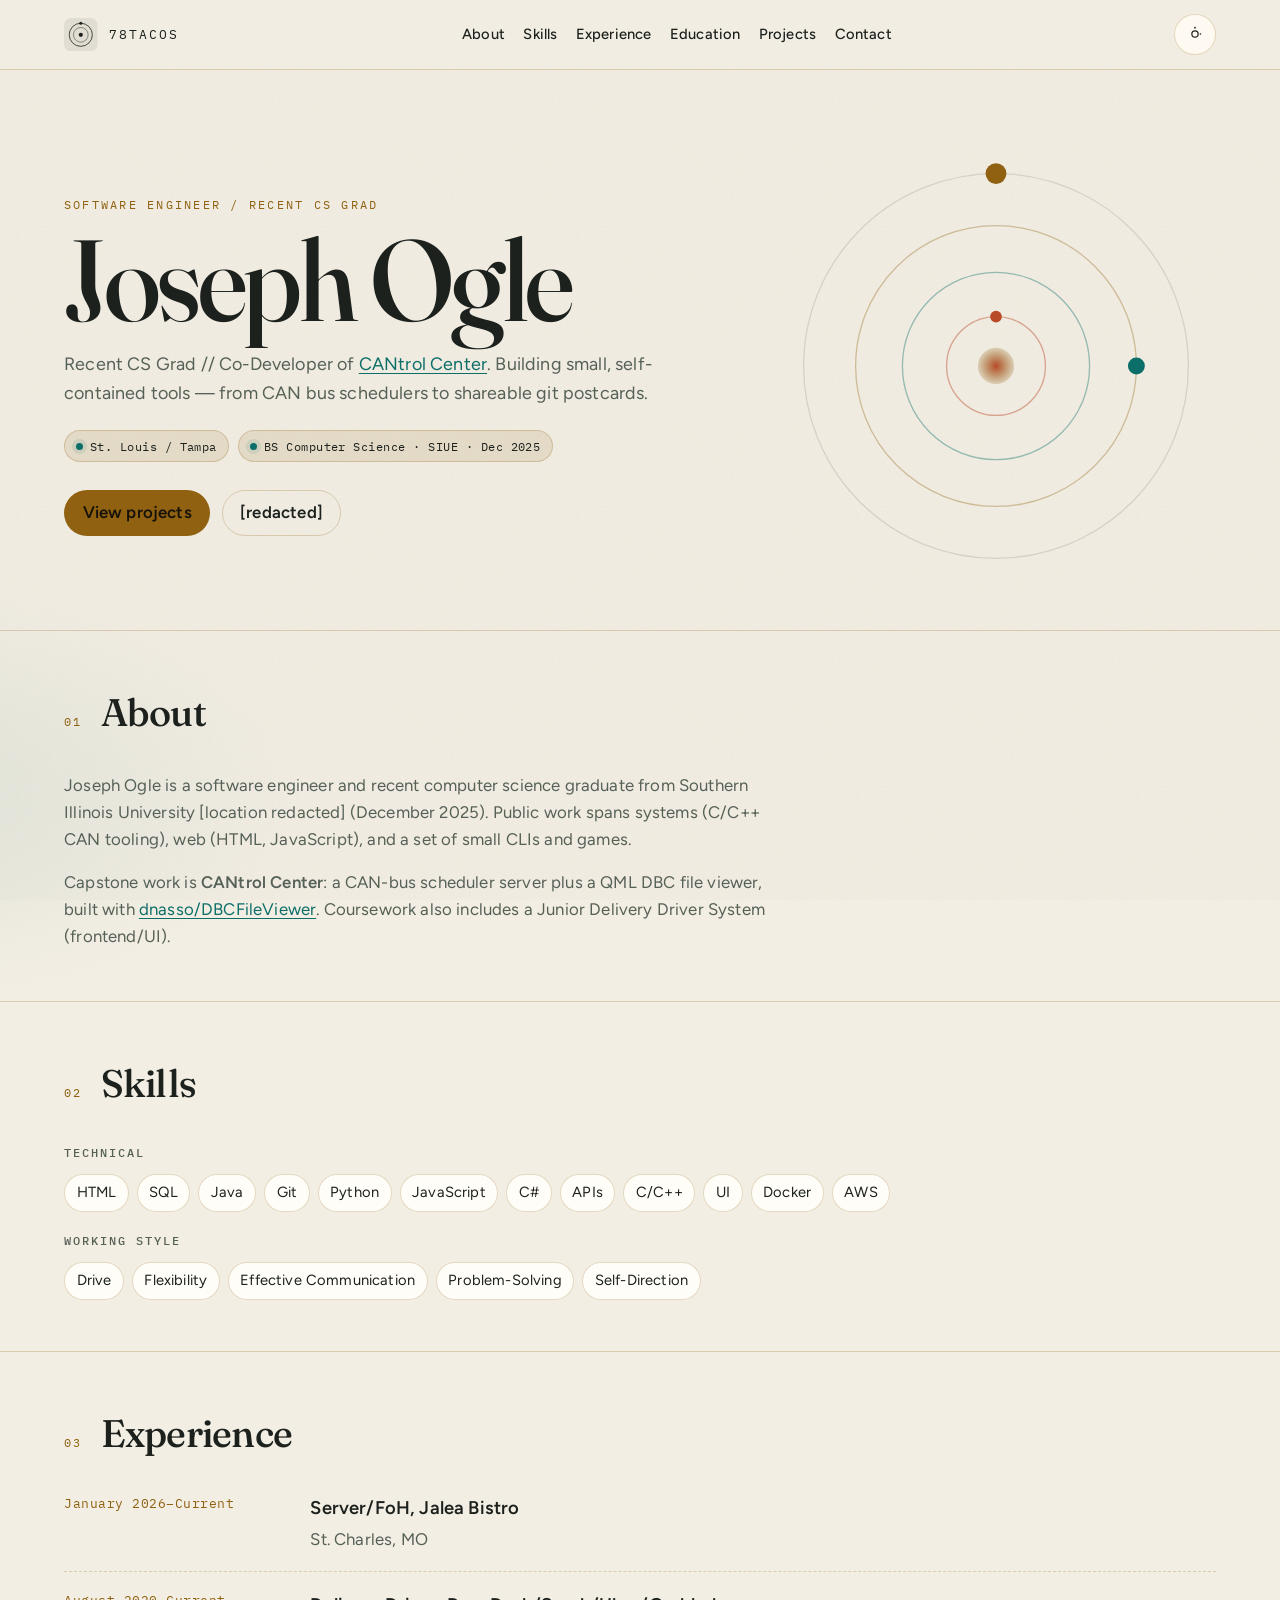
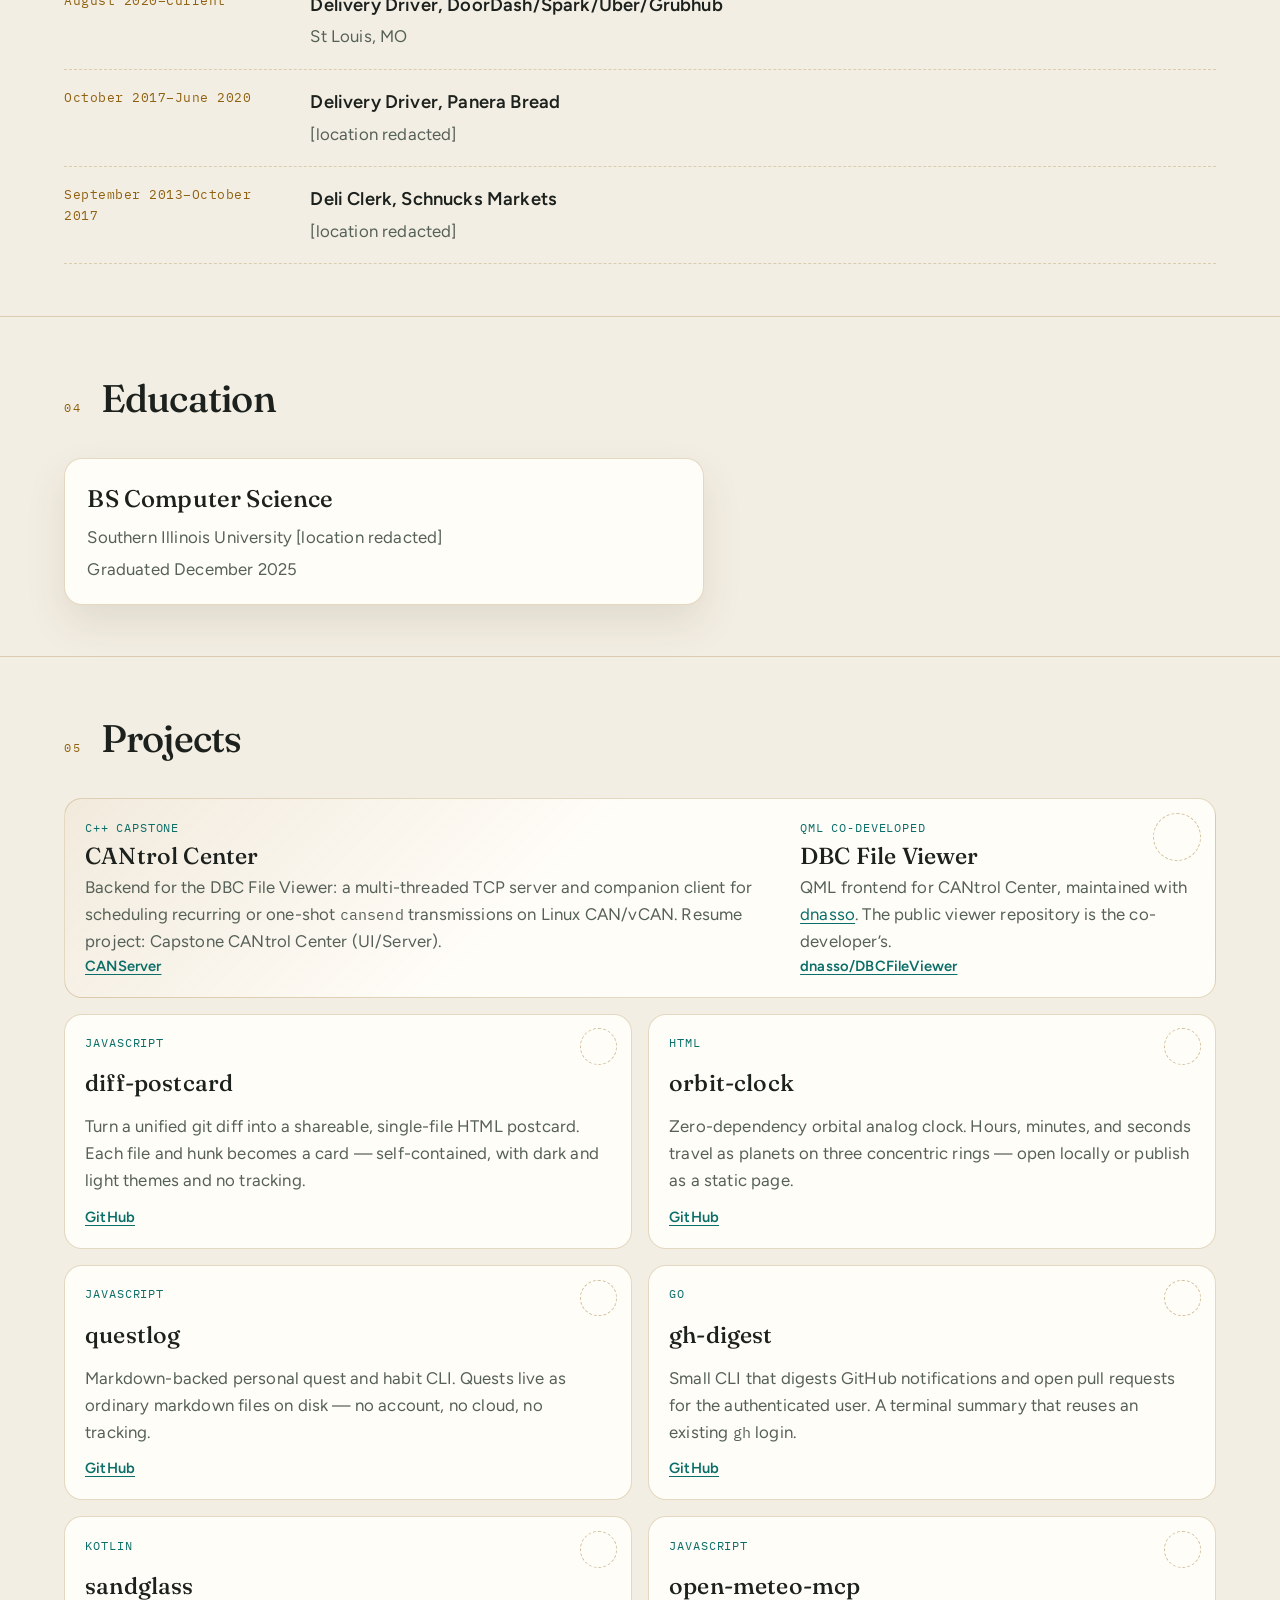
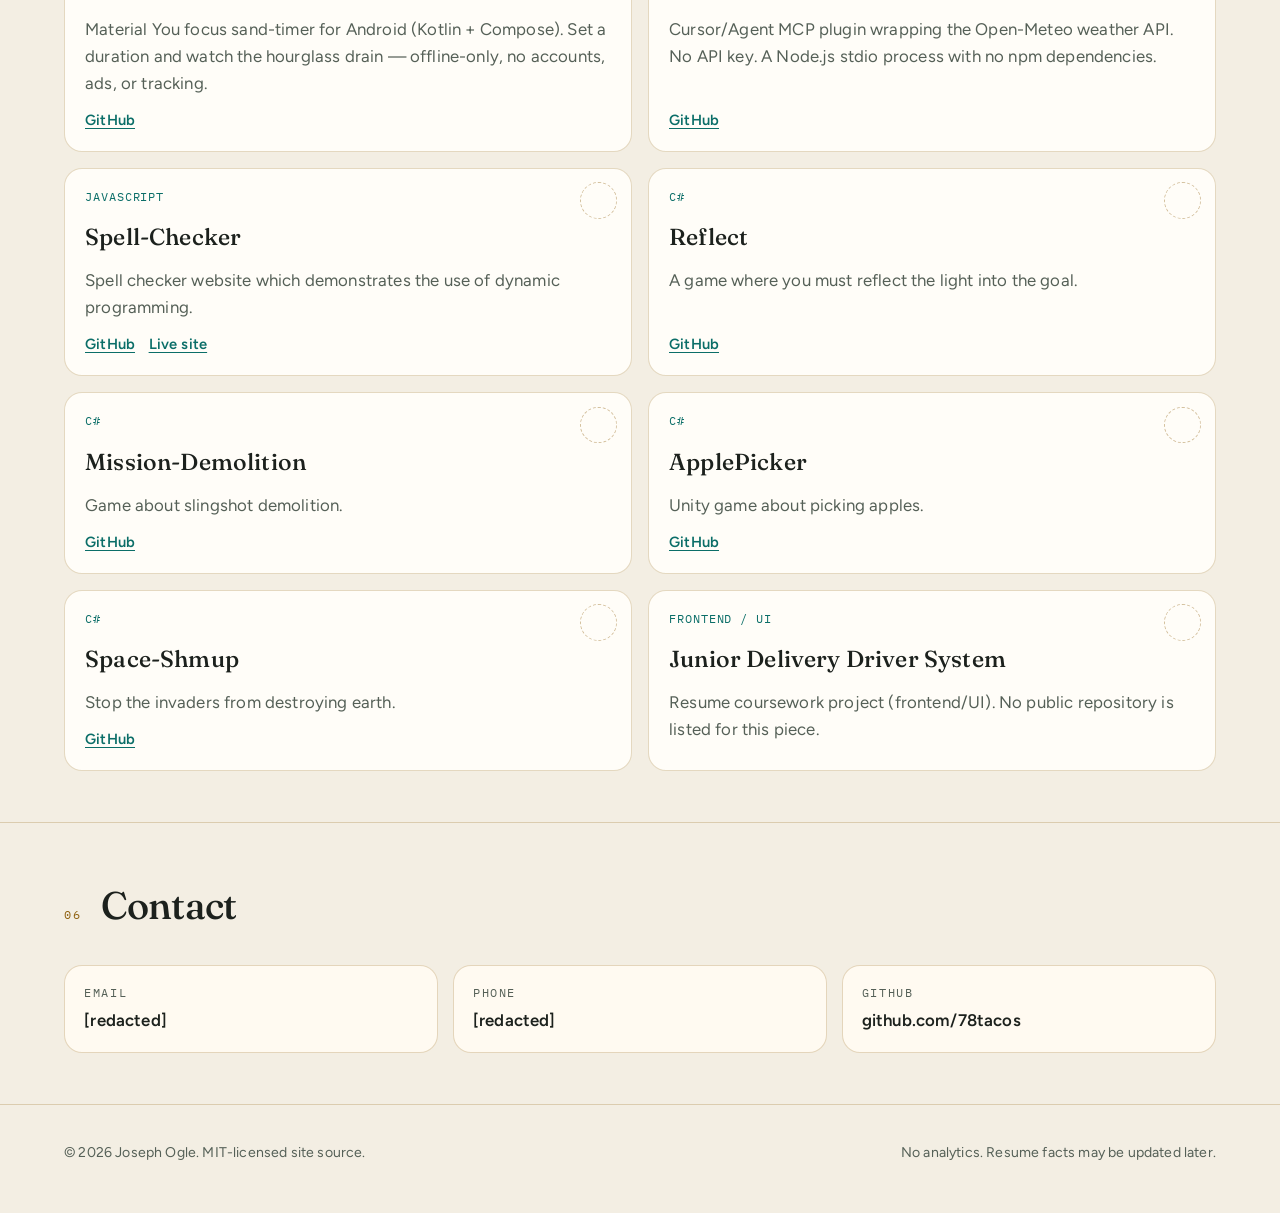
==== index.html @ 5c5f58a7 "Add v1 static GitHub Pages bio and resume site Vanilla index.html with hero, skills, experience, edu" ====
<!DOCTYPE html>
<html lang="en">
  <head>
    <meta charset="utf-8" />
    <meta name="viewport" content="width=device-width, initial-scale=1" />
    <title>Joseph Ogle — Software Engineer / Recent CS Grad</title>
    <meta
      name="description"
      content="Joseph Ogle is a software engineer and recent CS graduate. Co-developer of CANtrol Center. St. Louis / Tampa."
    />
    <meta name="theme-color" content="#0b1014" />
    <link rel="icon" href="assets/img/favicon.svg" type="image/svg+xml" />
    <link rel="stylesheet" href="css/fonts.css" />
    <link rel="stylesheet" href="css/styles.css" />
    <script>
      (function () {
        try {
          var stored = localStorage.getItem("theme");
          var theme =
            stored === "light" || stored === "dark"
              ? stored
              : window.matchMedia("(prefers-color-scheme: light)").matches
                ? "light"
                : "dark";
          document.documentElement.dataset.theme = theme;
        } catch (error) {
          document.documentElement.dataset.theme = "dark";
        }
      })();
    </script>
  </head>
  <body>
    <a class="skip-link" href="#main">Skip to content</a>
    <header class="site-header">
      <div class="wrap header-inner">
        <a class="wordmark" href="#top">
          <svg class="wordmark-mark" viewBox="0 0 64 64" aria-hidden="true" focusable="false">
            <rect width="64" height="64" rx="14" fill="currentColor" opacity="0.08" />
            <circle cx="32" cy="32" r="22" fill="none" stroke="currentColor" stroke-width="1.5" />
            <circle cx="32" cy="32" r="14" fill="none" stroke="currentColor" stroke-width="1.25" opacity="0.7" />
            <circle cx="32" cy="32" r="4" fill="currentColor" />
            <circle cx="32" cy="10" r="3" fill="currentColor" />
          </svg>
          78tacos
        </a>
        <nav id="site-nav" class="site-nav" data-nav aria-label="Primary">
          <a href="#about">About</a>
          <a href="#skills">Skills</a>
          <a href="#experience">Experience</a>
          <a href="#education">Education</a>
          <a href="#projects">Projects</a>
          <a href="#contact">Contact</a>
        </nav>
        <div class="header-actions">
          <button class="icon-btn" type="button" data-theme-toggle aria-pressed="true" aria-label="Switch to light theme">
            <svg width="18" height="18" viewBox="0 0 24 24" aria-hidden="true" focusable="false">
              <circle cx="12" cy="12" r="4.2" fill="none" stroke="currentColor" stroke-width="1.6" />
              <circle cx="12" cy="3.6" r="1.2" fill="currentColor" />
              <circle cx="19.2" cy="12" r="1.05" fill="currentColor" />
            </svg>
          </button>
          <button
            class="menu-toggle"
            type="button"
            data-menu-toggle
            aria-expanded="false"
            aria-controls="site-nav"
            aria-label="Open menu"
          >
            <svg width="18" height="18" viewBox="0 0 24 24" aria-hidden="true" focusable="false">
              <path fill="none" stroke="currentColor" stroke-width="1.8" stroke-linecap="round" d="M4 7h16M4 12h16M4 17h16" />
            </svg>
          </button>
        </div>
      </div>
    </header>

    <main id="main">
      <section class="wrap hero" id="top" aria-labelledby="name">
        <div>
          <p class="kicker">Software Engineer / Recent CS Grad</p>
          <h1 id="name">Joseph Ogle</h1>
          <p class="lede">
            Recent CS Grad // Co-Developer of
            <a href="https://github.com/78tacos/CANServer" rel="noopener noreferrer">CANtrol Center</a>.
            Building small, self-contained tools — from CAN bus schedulers to shareable git postcards.
          </p>
          <div class="hero-meta">
            <span class="chip">St. Louis / Tampa</span>
            <span class="chip">BS Computer Science · SIUE · Dec 2025</span>
          </div>
          <div class="hero-actions">
            <a class="btn btn-primary" href="#projects">View projects</a>
            <a class="btn btn-ghost" href="mailto:[redacted]">[redacted]</a>
          </div>
        </div>
        <div class="orbit" aria-hidden="true">
          <svg viewBox="0 0 320 320">
            <defs>
              <radialGradient id="sun" cx="50%" cy="50%" r="50%">
                <stop offset="0%" stop-color="var(--ember)" />
                <stop offset="100%" stop-color="var(--gold)" stop-opacity="0.2" />
              </radialGradient>
            </defs>
            <circle cx="160" cy="160" r="148" fill="none" stroke="currentColor" stroke-opacity="0.12" />
            <circle cx="160" cy="160" r="108" fill="none" stroke="var(--gold)" stroke-opacity="0.35" />
            <circle cx="160" cy="160" r="72" fill="none" stroke="var(--teal)" stroke-opacity="0.4" />
            <circle cx="160" cy="160" r="38" fill="none" stroke="var(--ember)" stroke-opacity="0.45" />
            <circle cx="160" cy="160" r="14" fill="url(#sun)" />
            <g class="orbit-spin">
              <circle cx="160" cy="12" r="8" fill="var(--gold)" />
            </g>
            <g class="orbit-spin-mid">
              <circle cx="268" cy="160" r="6.5" fill="var(--teal)" />
            </g>
            <g class="orbit-spin-inner">
              <circle cx="160" cy="122" r="4.5" fill="var(--ember)" />
            </g>
          </svg>
        </div>
      </section>

      <section class="section" id="about" aria-labelledby="about-title">
        <div class="wrap">
          <div class="section-head">
            <span class="idx">01</span>
            <h2 id="about-title">About</h2>
          </div>
          <div class="prose">
            <p>
              Joseph Ogle is a software engineer and recent computer science graduate from
              Southern Illinois University [location redacted] (December 2025). Public work spans
              systems (C/C++ CAN tooling), web (HTML, JavaScript), and a set of small CLIs
              and games.
            </p>
            <p>
              Capstone work is <strong>CANtrol Center</strong>: a CAN-bus scheduler server
              plus a QML DBC file viewer, built with
              <a href="https://github.com/dnasso/DBCFileViewer" rel="noopener noreferrer">dnasso/DBCFileViewer</a>.
              Coursework also includes a Junior Delivery Driver System (frontend/UI).
            </p>
          </div>
        </div>
      </section>

      <section class="section" id="skills" aria-labelledby="skills-title">
        <div class="wrap">
          <div class="section-head">
            <span class="idx">02</span>
            <h2 id="skills-title">Skills</h2>
          </div>
          <div class="skill-groups">
            <div class="skill-group">
              <h3>Technical</h3>
              <div class="pills">
                <span>HTML</span>
                <span>SQL</span>
                <span>Java</span>
                <span>Git</span>
                <span>Python</span>
                <span>JavaScript</span>
                <span>C#</span>
                <span>APIs</span>
                <span>C/C++</span>
                <span>UI</span>
                <span>Docker</span>
                <span>AWS</span>
              </div>
            </div>
            <div class="skill-group">
              <h3>Working style</h3>
              <div class="pills">
                <span>Drive</span>
                <span>Flexibility</span>
                <span>Effective Communication</span>
                <span>Problem-Solving</span>
                <span>Self-Direction</span>
              </div>
            </div>
          </div>
        </div>
      </section>

      <section class="section" id="experience" aria-labelledby="experience-title">
        <div class="wrap">
          <div class="section-head">
            <span class="idx">03</span>
            <h2 id="experience-title">Experience</h2>
          </div>
          <ol class="timeline">
            <li class="job">
              <p class="when">January 2026–Current</p>
              <div>
                <h3>Server/FoH, Jalea Bistro</h3>
                <p>St. Charles, MO</p>
              </div>
            </li>
            <li class="job">
              <p class="when">August 2020–Current</p>
              <div>
                <h3>Delivery Driver, DoorDash/Spark/Uber/Grubhub</h3>
                <p>St Louis, MO</p>
              </div>
            </li>
            <li class="job">
              <p class="when">October 2017–June 2020</p>
              <div>
                <h3>Delivery Driver, Panera Bread</h3>
                <p>[location redacted]</p>
              </div>
            </li>
            <li class="job">
              <p class="when">September 2013–October 2017</p>
              <div>
                <h3>Deli Clerk, Schnucks Markets</h3>
                <p>[location redacted]</p>
              </div>
            </li>
          </ol>
        </div>
      </section>

      <section class="section" id="education" aria-labelledby="education-title">
        <div class="wrap">
          <div class="section-head">
            <span class="idx">04</span>
            <h2 id="education-title">Education</h2>
          </div>
          <article class="edu-card">
            <h3>BS Computer Science</h3>
            <p>Southern Illinois University [location redacted]</p>
            <p>Graduated December 2025</p>
          </article>
        </div>
      </section>

      <section class="section" id="projects" aria-labelledby="projects-title">
        <div class="wrap">
          <div class="section-head">
            <span class="idx">05</span>
            <h2 id="projects-title">Projects</h2>
          </div>
          <div class="project-grid">
            <article class="card featured">
              <div>
                <div class="card-top">
                  <span class="lang">C++</span>
                  <span class="lang">Capstone</span>
                </div>
                <h3>CANtrol Center</h3>
                <p>
                  Backend for the DBC File Viewer: a multi-threaded TCP server and companion
                  client for scheduling recurring or one-shot <code>cansend</code> transmissions
                  on Linux CAN/vCAN. Resume project: Capstone CANtrol Center (UI/Server).
                </p>
                <div class="card-links">
                  <a href="https://github.com/78tacos/CANServer" rel="noopener noreferrer">CANServer</a>
                </div>
              </div>
              <div>
                <div class="card-top">
                  <span class="lang">QML</span>
                  <span class="lang">Co-developed</span>
                </div>
                <h3>DBC File Viewer</h3>
                <p>
                  QML frontend for CANtrol Center, maintained with
                  <a href="https://github.com/dnasso" rel="noopener noreferrer">dnasso</a>.
                  The public viewer repository is the co-developer’s.
                </p>
                <div class="card-links">
                  <a href="https://github.com/dnasso/DBCFileViewer" rel="noopener noreferrer">dnasso/DBCFileViewer</a>
                </div>
              </div>
            </article>

            <article class="card">
              <div class="card-top"><span class="lang">JavaScript</span></div>
              <h3>diff-postcard</h3>
              <p>Turn a unified git diff into a shareable, single-file HTML postcard. Each file and hunk becomes a card — self-contained, with dark and light themes and no tracking.</p>
              <div class="card-links">
                <a href="https://github.com/78tacos/diff-postcard" rel="noopener noreferrer">GitHub</a>
              </div>
            </article>

            <article class="card">
              <div class="card-top"><span class="lang">HTML</span></div>
              <h3>orbit-clock</h3>
              <p>Zero-dependency orbital analog clock. Hours, minutes, and seconds travel as planets on three concentric rings — open locally or publish as a static page.</p>
              <div class="card-links">
                <a href="https://github.com/78tacos/orbit-clock" rel="noopener noreferrer">GitHub</a>
              </div>
            </article>

            <article class="card">
              <div class="card-top"><span class="lang">JavaScript</span></div>
              <h3>questlog</h3>
              <p>Markdown-backed personal quest and habit CLI. Quests live as ordinary markdown files on disk — no account, no cloud, no tracking.</p>
              <div class="card-links">
                <a href="https://github.com/78tacos/questlog" rel="noopener noreferrer">GitHub</a>
              </div>
            </article>

            <article class="card">
              <div class="card-top"><span class="lang">Go</span></div>
              <h3>gh-digest</h3>
              <p>Small CLI that digests GitHub notifications and open pull requests for the authenticated user. A terminal summary that reuses an existing <code>gh</code> login.</p>
              <div class="card-links">
                <a href="https://github.com/78tacos/gh-digest" rel="noopener noreferrer">GitHub</a>
              </div>
            </article>

            <article class="card">
              <div class="card-top"><span class="lang">Kotlin</span></div>
              <h3>sandglass</h3>
              <p>Material You focus sand-timer for Android (Kotlin + Compose). Set a duration and watch the hourglass drain — offline-only, no accounts, ads, or tracking.</p>
              <div class="card-links">
                <a href="https://github.com/78tacos/sandglass" rel="noopener noreferrer">GitHub</a>
              </div>
            </article>

            <article class="card">
              <div class="card-top"><span class="lang">JavaScript</span></div>
              <h3>open-meteo-mcp</h3>
              <p>Cursor/Agent MCP plugin wrapping the Open-Meteo weather API. No API key. A Node.js stdio process with no npm dependencies.</p>
              <div class="card-links">
                <a href="https://github.com/78tacos/open-meteo-mcp" rel="noopener noreferrer">GitHub</a>
              </div>
            </article>

            <article class="card">
              <div class="card-top"><span class="lang">JavaScript</span></div>
              <h3>Spell-Checker</h3>
              <p>Spell checker website which demonstrates the use of dynamic programming.</p>
              <div class="card-links">
                <a href="https://github.com/78tacos/Spell-Checker" rel="noopener noreferrer">GitHub</a>
                <a href="https://78tacos.github.io/Spell-Checker/" rel="noopener noreferrer">Live site</a>
              </div>
            </article>

            <article class="card">
              <div class="card-top"><span class="lang">C#</span></div>
              <h3>Reflect</h3>
              <p>A game where you must reflect the light into the goal.</p>
              <div class="card-links">
                <a href="https://github.com/78tacos/Reflect" rel="noopener noreferrer">GitHub</a>
              </div>
            </article>

            <article class="card">
              <div class="card-top"><span class="lang">C#</span></div>
              <h3>Mission-Demolition</h3>
              <p>Game about slingshot demolition.</p>
              <div class="card-links">
                <a href="https://github.com/78tacos/Mission-Demolition" rel="noopener noreferrer">GitHub</a>
              </div>
            </article>

            <article class="card">
              <div class="card-top"><span class="lang">C#</span></div>
              <h3>ApplePicker</h3>
              <p>Unity game about picking apples.</p>
              <div class="card-links">
                <a href="https://github.com/78tacos/ApplePicker" rel="noopener noreferrer">GitHub</a>
              </div>
            </article>

            <article class="card">
              <div class="card-top"><span class="lang">C#</span></div>
              <h3>Space-Shmup</h3>
              <p>Stop the invaders from destroying earth.</p>
              <div class="card-links">
                <a href="https://github.com/78tacos/Space-Shmup" rel="noopener noreferrer">GitHub</a>
              </div>
            </article>

            <article class="card">
              <div class="card-top"><span class="lang">Frontend / UI</span></div>
              <h3>Junior Delivery Driver System</h3>
              <p>Resume coursework project (frontend/UI). No public repository is listed for this piece.</p>
            </article>
          </div>
        </div>
      </section>

      <section class="section" id="contact" aria-labelledby="contact-title">
        <div class="wrap">
          <div class="section-head">
            <span class="idx">06</span>
            <h2 id="contact-title">Contact</h2>
          </div>
          <div class="contact-panel">
            <a class="contact-card" href="mailto:[redacted]">
              <span>Email</span>
              <strong>[redacted]</strong>
            </a>
            <a class="contact-card" href="tel:[redacted]">
              <span>Phone</span>
              <strong>[redacted]</strong>
            </a>
            <a class="contact-card" href="https://github.com/78tacos" rel="noopener noreferrer">
              <span>GitHub</span>
              <strong>github.com/78tacos</strong>
            </a>
          </div>
        </div>
      </section>
    </main>

    <footer class="site-footer">
      <div class="wrap footer-inner">
        <p>© <span data-year>2026</span> Joseph Ogle. MIT-licensed site source.</p>
        <p>No analytics. Resume facts may be updated later.</p>
      </div>
    </footer>
    <script src="js/main.js" defer></script>
  </body>
</html>
---- css/fonts.css ----
/* Self-hosted OFL fonts (Fraunces, Figtree, IBM Plex Mono). Latin only. */
@font-face {
  font-family: "Figtree";
  font-style: italic;
  font-weight: 400;
  font-display: swap;
  src: url("../assets/fonts/figtree-italic-latin.woff2") format("woff2");
}

@font-face {
  font-family: "Figtree";
  font-style: normal;
  font-weight: 400;
  font-display: swap;
  src: url("../assets/fonts/figtree-latin.woff2") format("woff2");
}

@font-face {
  font-family: "Figtree";
  font-style: normal;
  font-weight: 500;
  font-display: swap;
  src: url("../assets/fonts/figtree-latin.woff2") format("woff2");
}

@font-face {
  font-family: "Figtree";
  font-style: normal;
  font-weight: 600;
  font-display: swap;
  src: url("../assets/fonts/figtree-latin.woff2") format("woff2");
}

@font-face {
  font-family: "Fraunces";
  font-style: normal;
  font-weight: 500;
  font-display: swap;
  src: url("../assets/fonts/fraunces-latin.woff2") format("woff2");
}

@font-face {
  font-family: "Fraunces";
  font-style: normal;
  font-weight: 600;
  font-display: swap;
  src: url("../assets/fonts/fraunces-latin.woff2") format("woff2");
}

@font-face {
  font-family: "Fraunces";
  font-style: normal;
  font-weight: 700;
  font-display: swap;
  src: url("../assets/fonts/fraunces-latin.woff2") format("woff2");
}

@font-face {
  font-family: "IBM Plex Mono";
  font-style: normal;
  font-weight: 400;
  font-display: swap;
  src: url("../assets/fonts/ibm-plex-mono-400-latin.woff2") format("woff2");
}

@font-face {
  font-family: "IBM Plex Mono";
  font-style: normal;
  font-weight: 500;
  font-display: swap;
  src: url("../assets/fonts/ibm-plex-mono-500-latin.woff2") format("woff2");
}
---- css/styles.css ----
:root {
  color-scheme: dark;
  --bg: #0b1014;
  --bg-elev: #12191f;
  --bg-card: #171f27;
  --ink: #ebeee6;
  --muted: #9aa59b;
  --gold: #e3b34c;
  --gold-soft: rgba(227, 179, 76, 0.16);
  --teal: #5ad4c8;
  --teal-soft: rgba(90, 212, 200, 0.14);
  --ember: #e07a4a;
  --line: rgba(227, 179, 76, 0.22);
  --shadow: 0 24px 60px rgba(0, 0, 0, 0.35);
  --radius: 18px;
  --font-display: "Fraunces", "Iowan Old Style", "Palatino Linotype", Palatino, serif;
  --font-body: "Figtree", "Segoe UI", system-ui, sans-serif;
  --font-mono: "IBM Plex Mono", ui-monospace, "SFMono-Regular", Menlo, monospace;
  --space: clamp(1.1rem, 2.4vw, 2rem);
  --max: 72rem;
}

[data-theme="light"] {
  color-scheme: light;
  --bg: #f3eee3;
  --bg-elev: #fffaf1;
  --bg-card: #fffdf8;
  --ink: #1c211d;
  --muted: #556057;
  --gold: #8f6110;
  --gold-soft: rgba(143, 97, 16, 0.12);
  --teal: #0b6e68;
  --teal-soft: rgba(11, 110, 104, 0.1);
  --ember: #b84a28;
  --line: rgba(143, 97, 16, 0.24);
  --shadow: 0 18px 40px rgba(60, 42, 16, 0.1);
}

*,
*::before,
*::after {
  box-sizing: border-box;
}

html {
  scroll-behavior: smooth;
}

html:focus-within {
  scroll-behavior: smooth;
}

body {
  margin: 0;
  min-height: 100vh;
  font-family: var(--font-body);
  font-size: 1.05rem;
  line-height: 1.6;
  color: var(--ink);
  background:
    radial-gradient(1200px 600px at 85% -10%, rgba(227, 179, 76, 0.12), transparent 55%),
    radial-gradient(900px 500px at -10% 20%, rgba(90, 212, 200, 0.08), transparent 50%),
    var(--bg);
  letter-spacing: 0.01em;
}

[data-theme="light"] body {
  background:
    radial-gradient(1100px 520px at 90% -8%, rgba(227, 179, 76, 0.18), transparent 55%),
    radial-gradient(800px 420px at -8% 18%, rgba(11, 110, 104, 0.08), transparent 50%),
    var(--bg);
}

body::before {
  content: "";
  pointer-events: none;
  position: fixed;
  inset: 0;
  z-index: 0;
  opacity: 0.35;
  background-image: url("data:image/svg+xml,%3Csvg xmlns='http://www.w3.org/2000/svg' width='140' height='140'%3E%3Cfilter id='n'%3E%3CfeTurbulence type='fractalNoise' baseFrequency='.85' numOctaves='2' stitchTiles='stitch'/%3E%3C/filter%3E%3Crect width='140' height='140' filter='url(%23n)' opacity='.28'/%3E%3C/svg%3E");
}

img,
svg {
  max-width: 100%;
  display: block;
}

a {
  color: var(--teal);
  text-underline-offset: 0.18em;
}

a:hover {
  color: var(--gold);
}

:focus-visible {
  outline: 2px solid var(--gold);
  outline-offset: 3px;
}

.skip-link {
  position: absolute;
  left: 1rem;
  top: -4rem;
  z-index: 100;
  padding: 0.6rem 0.9rem;
  background: var(--gold);
  color: #111;
  font-weight: 600;
  text-decoration: none;
  border-radius: 8px;
}

.skip-link:focus {
  top: 1rem;
}

.wrap {
  width: min(100% - 2rem, var(--max));
  margin-inline: auto;
}

.site-header {
  position: sticky;
  top: 0;
  z-index: 40;
  backdrop-filter: blur(16px);
  background: color-mix(in srgb, var(--bg) 78%, transparent);
  border-bottom: 1px solid var(--line);
}

.header-inner {
  display: flex;
  align-items: center;
  justify-content: space-between;
  gap: 1rem;
  padding: 0.85rem 0;
}

.wordmark {
  display: flex;
  align-items: center;
  gap: 0.7rem;
  color: inherit;
  text-decoration: none;
  font-family: var(--font-mono);
  font-size: 0.82rem;
  letter-spacing: 0.16em;
  text-transform: uppercase;
}

.wordmark-mark {
  width: 2.1rem;
  height: 2.1rem;
  flex: none;
}

.site-nav {
  display: flex;
  align-items: center;
  gap: 0.25rem 1.15rem;
}

.site-nav a {
  color: var(--ink);
  text-decoration: none;
  font-size: 0.92rem;
  font-weight: 500;
}

.site-nav a:hover,
.site-nav a:focus-visible {
  color: var(--gold);
}

.header-actions {
  display: flex;
  align-items: center;
  gap: 0.5rem;
}

.icon-btn,
.menu-toggle {
  appearance: none;
  border: 1px solid var(--line);
  background: var(--bg-elev);
  color: var(--ink);
  width: 2.6rem;
  height: 2.6rem;
  border-radius: 999px;
  display: grid;
  place-items: center;
  cursor: pointer;
}

.icon-btn:hover,
.menu-toggle:hover {
  border-color: var(--gold);
}

.menu-toggle {
  display: none;
}

.hero {
  position: relative;
  z-index: 1;
  padding: clamp(2.5rem, 7vw, 5.5rem) 0 3.5rem;
  display: grid;
  grid-template-columns: minmax(0, 1.2fr) minmax(16rem, 0.8fr);
  gap: clamp(1.5rem, 4vw, 3.5rem);
  align-items: center;
}

.kicker {
  margin: 0 0 0.85rem;
  font-family: var(--font-mono);
  font-size: 0.78rem;
  letter-spacing: 0.18em;
  text-transform: uppercase;
  color: var(--gold);
}

.hero h1 {
  margin: 0;
  font-family: var(--font-display);
  font-weight: 500;
  font-size: clamp(3.4rem, 9vw, 7.2rem);
  line-height: 0.88;
  letter-spacing: -0.03em;
  font-optical-sizing: auto;
}

.lede {
  margin: 1.25rem 0 0;
  max-width: 38rem;
  color: var(--muted);
  font-size: 1.12rem;
}

.hero-meta {
  display: flex;
  flex-wrap: wrap;
  gap: 0.55rem;
  margin-top: 1.4rem;
}

.chip {
  display: inline-flex;
  align-items: center;
  gap: 0.4rem;
  padding: 0.35rem 0.7rem;
  border: 1px solid var(--line);
  border-radius: 999px;
  background: var(--gold-soft);
  color: var(--ink);
  font-family: var(--font-mono);
  font-size: 0.75rem;
  letter-spacing: 0.04em;
}

.chip::before {
  content: "";
  width: 0.45rem;
  height: 0.45rem;
  border-radius: 50%;
  background: var(--teal);
  box-shadow: 0 0 0 4px var(--teal-soft);
}

.hero-actions {
  display: flex;
  flex-wrap: wrap;
  gap: 0.7rem;
  margin-top: 1.7rem;
}

.btn {
  display: inline-flex;
  align-items: center;
  justify-content: center;
  min-height: 2.8rem;
  padding: 0.55rem 1.1rem;
  border-radius: 999px;
  text-decoration: none;
  font-weight: 600;
  border: 1px solid transparent;
}

.btn-primary {
  background: var(--gold);
  color: #16120a;
}

.btn-primary:hover {
  color: #16120a;
  filter: brightness(1.05);
}

.btn-ghost {
  background: transparent;
  color: var(--ink);
  border-color: var(--line);
}

.btn-ghost:hover {
  border-color: var(--gold);
  color: var(--gold);
}

.orbit {
  justify-self: center;
  width: min(100%, 26rem);
  aspect-ratio: 1;
  position: relative;
}

.orbit svg {
  width: 100%;
  height: 100%;
  overflow: visible;
  color: var(--ink);
}

.orbit-spin {
  transform-origin: 160px 160px;
  animation: spin 48s linear infinite;
}

.orbit-spin-mid {
  transform-origin: 160px 160px;
  animation: spin 18s linear infinite;
}

.orbit-spin-inner {
  transform-origin: 160px 160px;
  animation: spin 6s linear infinite;
}

@keyframes spin {
  to {
    transform: rotate(360deg);
  }
}

.section {
  position: relative;
  z-index: 1;
  padding: 3.2rem 0;
  border-top: 1px solid var(--line);
}

.section-head {
  display: grid;
  grid-template-columns: auto 1fr;
  gap: 0.9rem 1.2rem;
  align-items: baseline;
  margin-bottom: 1.8rem;
}

.idx {
  font-family: var(--font-mono);
  color: var(--gold);
  letter-spacing: 0.14em;
  font-size: 0.78rem;
}

.section h2 {
  margin: 0;
  font-family: var(--font-display);
  font-size: clamp(1.8rem, 3vw, 2.5rem);
  font-weight: 500;
  letter-spacing: -0.02em;
}

.prose {
  max-width: 46rem;
  color: var(--muted);
}

.prose p {
  margin: 0 0 1rem;
}

.prose p:last-child {
  margin-bottom: 0;
}

.skill-groups {
  display: grid;
  gap: 1.2rem;
}

.skill-group h3 {
  margin: 0 0 0.7rem;
  font-family: var(--font-mono);
  font-size: 0.78rem;
  font-weight: 500;
  letter-spacing: 0.16em;
  text-transform: uppercase;
  color: var(--muted);
}

.pills {
  display: flex;
  flex-wrap: wrap;
  gap: 0.5rem;
}

.pills span {
  padding: 0.38rem 0.72rem;
  border-radius: 999px;
  border: 1px solid var(--line);
  background: var(--bg-card);
  font-size: 0.92rem;
}

.timeline {
  list-style: none;
  margin: 0;
  padding: 0;
  display: grid;
  gap: 0;
}

.job {
  display: grid;
  grid-template-columns: minmax(10rem, 14rem) 1fr;
  gap: 0.6rem 1.4rem;
  padding: 1.15rem 0;
  border-bottom: 1px dashed var(--line);
}

.job:first-child {
  padding-top: 0;
}

.job time,
.job .when {
  font-family: var(--font-mono);
  font-size: 0.8rem;
  color: var(--gold);
  letter-spacing: 0.04em;
}

.job h3 {
  margin: 0 0 0.2rem;
  font-size: 1.15rem;
}

.job p {
  margin: 0;
  color: var(--muted);
}

.edu-card {
  display: grid;
  gap: 0.35rem;
  padding: 1.3rem 1.4rem;
  background: var(--bg-card);
  border: 1px solid var(--line);
  border-radius: var(--radius);
  box-shadow: var(--shadow);
  max-width: 40rem;
}

.edu-card h3 {
  margin: 0;
  font-family: var(--font-display);
  font-size: 1.5rem;
  font-weight: 500;
}

.edu-card p {
  margin: 0;
  color: var(--muted);
}

.project-grid {
  display: grid;
  grid-template-columns: repeat(2, minmax(0, 1fr));
  gap: 1rem;
}

.card {
  display: flex;
  flex-direction: column;
  gap: 0.75rem;
  padding: 1.2rem 1.25rem 1.15rem;
  background: var(--bg-card);
  border: 1px solid var(--line);
  border-radius: var(--radius);
  min-height: 100%;
  position: relative;
  overflow: hidden;
}

.card::after {
  content: "";
  position: absolute;
  top: 0.85rem;
  right: 0.9rem;
  width: 2.3rem;
  height: 2.3rem;
  border: 1px dashed color-mix(in srgb, var(--gold) 55%, transparent);
  border-radius: 50%;
  opacity: 0.7;
}

.card.featured {
  grid-column: 1 / -1;
  display: grid;
  grid-template-columns: minmax(0, 1.4fr) minmax(0, 0.8fr);
  gap: 1rem 1.5rem;
  background:
    linear-gradient(135deg, var(--gold-soft), transparent 42%),
    var(--bg-card);
}

.card.featured::after {
  width: 3rem;
  height: 3rem;
}

.card-top {
  display: flex;
  flex-wrap: wrap;
  gap: 0.45rem;
  align-items: center;
}

.lang {
  font-family: var(--font-mono);
  font-size: 0.72rem;
  letter-spacing: 0.08em;
  text-transform: uppercase;
  color: var(--teal);
}

.card h3 {
  margin: 0;
  font-family: var(--font-display);
  font-size: 1.45rem;
  font-weight: 500;
  padding-right: 2.4rem;
}

.card p {
  margin: 0;
  color: var(--muted);
  flex: 1;
}

code {
  font-family: var(--font-mono);
  font-size: 0.88em;
}

.card-links {
  display: flex;
  flex-wrap: wrap;
  gap: 0.85rem;
  font-size: 0.92rem;
  font-weight: 600;
}

.note {
  margin: 1.2rem 0 0;
  color: var(--muted);
  font-size: 0.95rem;
}

.contact-panel {
  display: grid;
  grid-template-columns: repeat(3, minmax(0, 1fr));
  gap: 0.9rem;
}

.contact-card {
  padding: 1.15rem 1.2rem;
  border: 1px solid var(--line);
  border-radius: var(--radius);
  background: var(--bg-elev);
  text-decoration: none;
  color: inherit;
  display: grid;
  gap: 0.25rem;
}

.contact-card:hover {
  border-color: var(--gold);
  color: inherit;
}

.contact-card span {
  font-family: var(--font-mono);
  font-size: 0.72rem;
  letter-spacing: 0.14em;
  text-transform: uppercase;
  color: var(--muted);
}

.contact-card strong {
  font-size: 1.05rem;
  font-weight: 600;
  overflow-wrap: anywhere;
}

.site-footer {
  position: relative;
  z-index: 1;
  padding: 1.4rem 0 2.2rem;
  border-top: 1px solid var(--line);
  color: var(--muted);
  font-size: 0.88rem;
}

.footer-inner {
  display: flex;
  flex-wrap: wrap;
  justify-content: space-between;
  gap: 0.6rem 1.2rem;
}

@media (max-width: 860px) {
  .hero,
  .card.featured,
  .job,
  .contact-panel {
    grid-template-columns: 1fr;
  }

  .project-grid {
    grid-template-columns: 1fr;
  }

  .menu-toggle {
    display: grid;
  }

  .site-nav {
    position: absolute;
    inset: calc(100% - 1px) 0 auto;
    display: none;
    flex-direction: column;
    align-items: stretch;
    padding: 0.8rem 1rem 1rem;
    background: color-mix(in srgb, var(--bg) 94%, transparent);
    border-bottom: 1px solid var(--line);
  }

  .site-nav.open {
    display: flex;
  }

  .site-nav a {
    padding: 0.65rem 0.2rem;
  }

  .orbit {
    width: min(100%, 18rem);
    order: -1;
  }
}

@media (prefers-reduced-motion: reduce) {
  html {
    scroll-behavior: auto;
  }

  .orbit-spin,
  .orbit-spin-mid,
  .orbit-spin-inner {
    animation: none;
  }
}

@media print {
  .site-header,
  .hero-actions,
  .orbit,
  .icon-btn,
  .menu-toggle,
  .site-footer {
    display: none !important;
  }

  body {
    background: #fff;
    color: #111;
  }

  .section,
  .card,
  .edu-card,
  .contact-card {
    break-inside: avoid;
    box-shadow: none;
  }
}
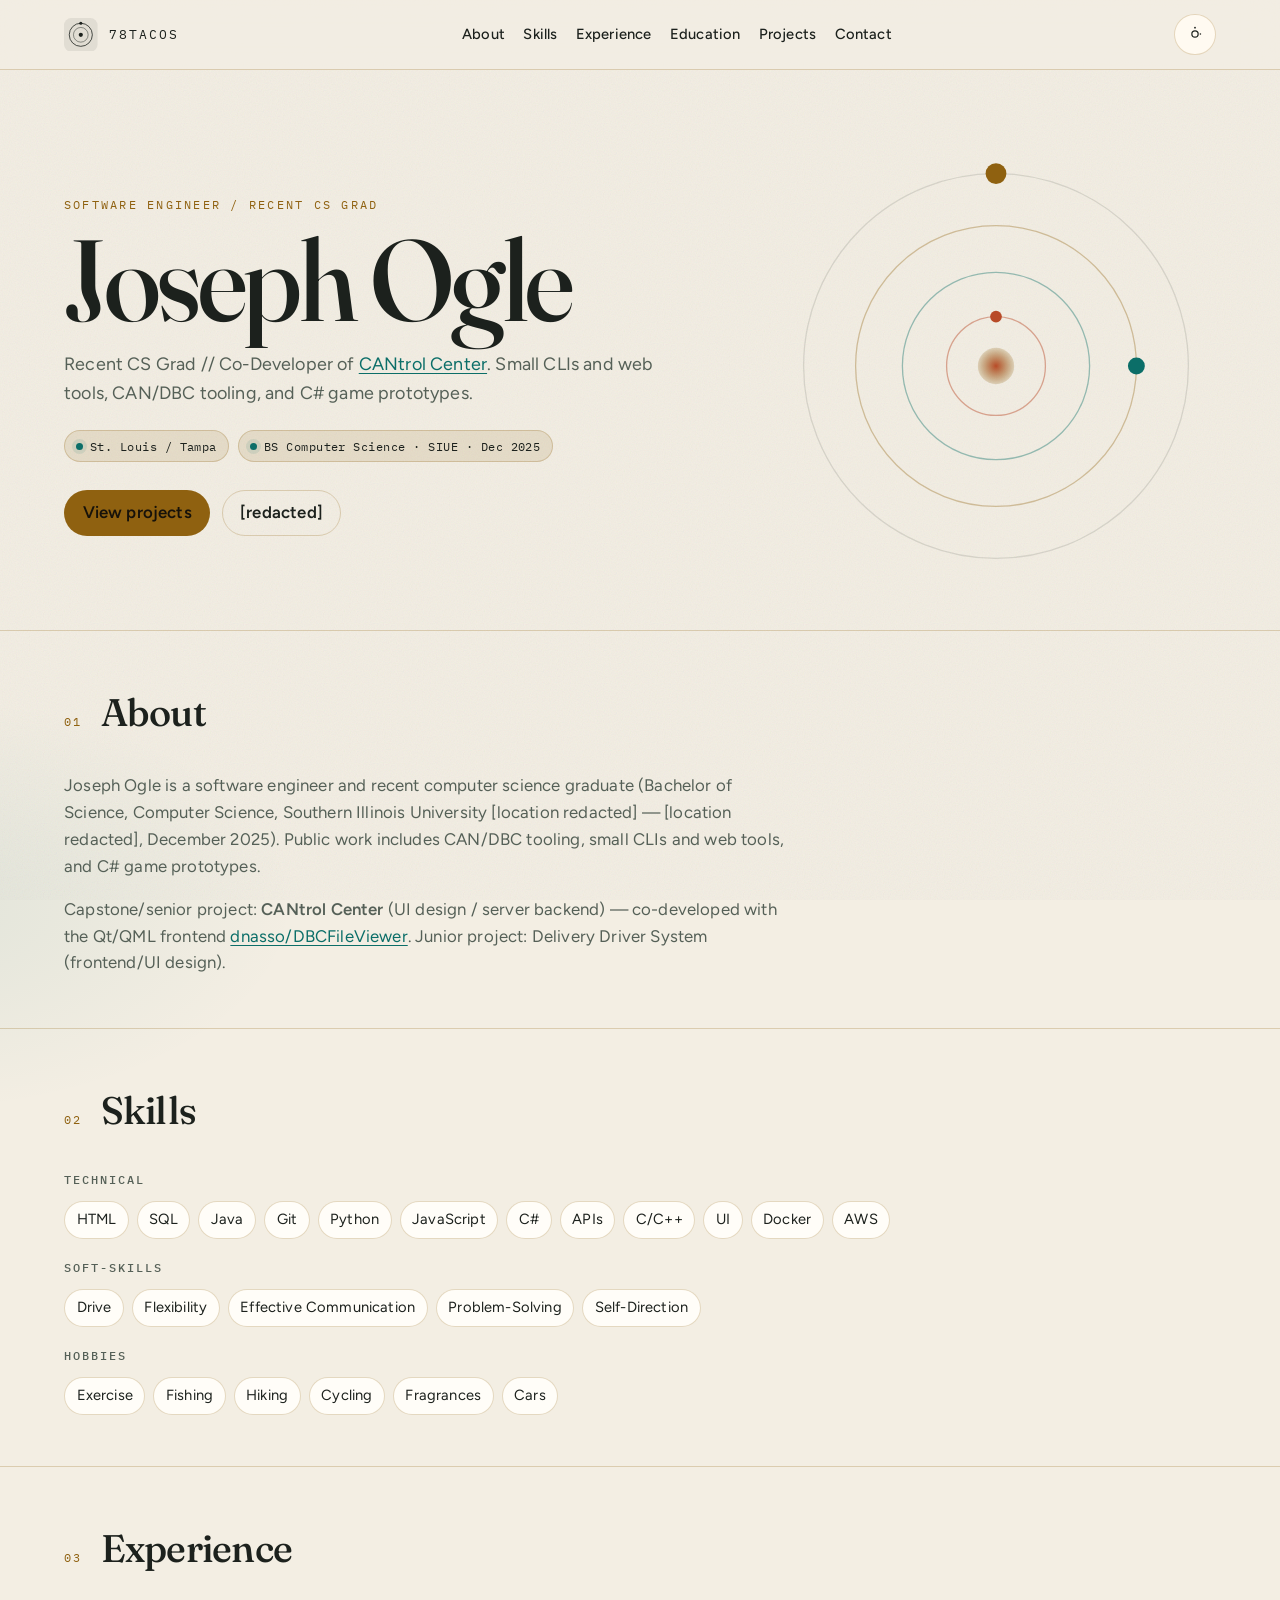
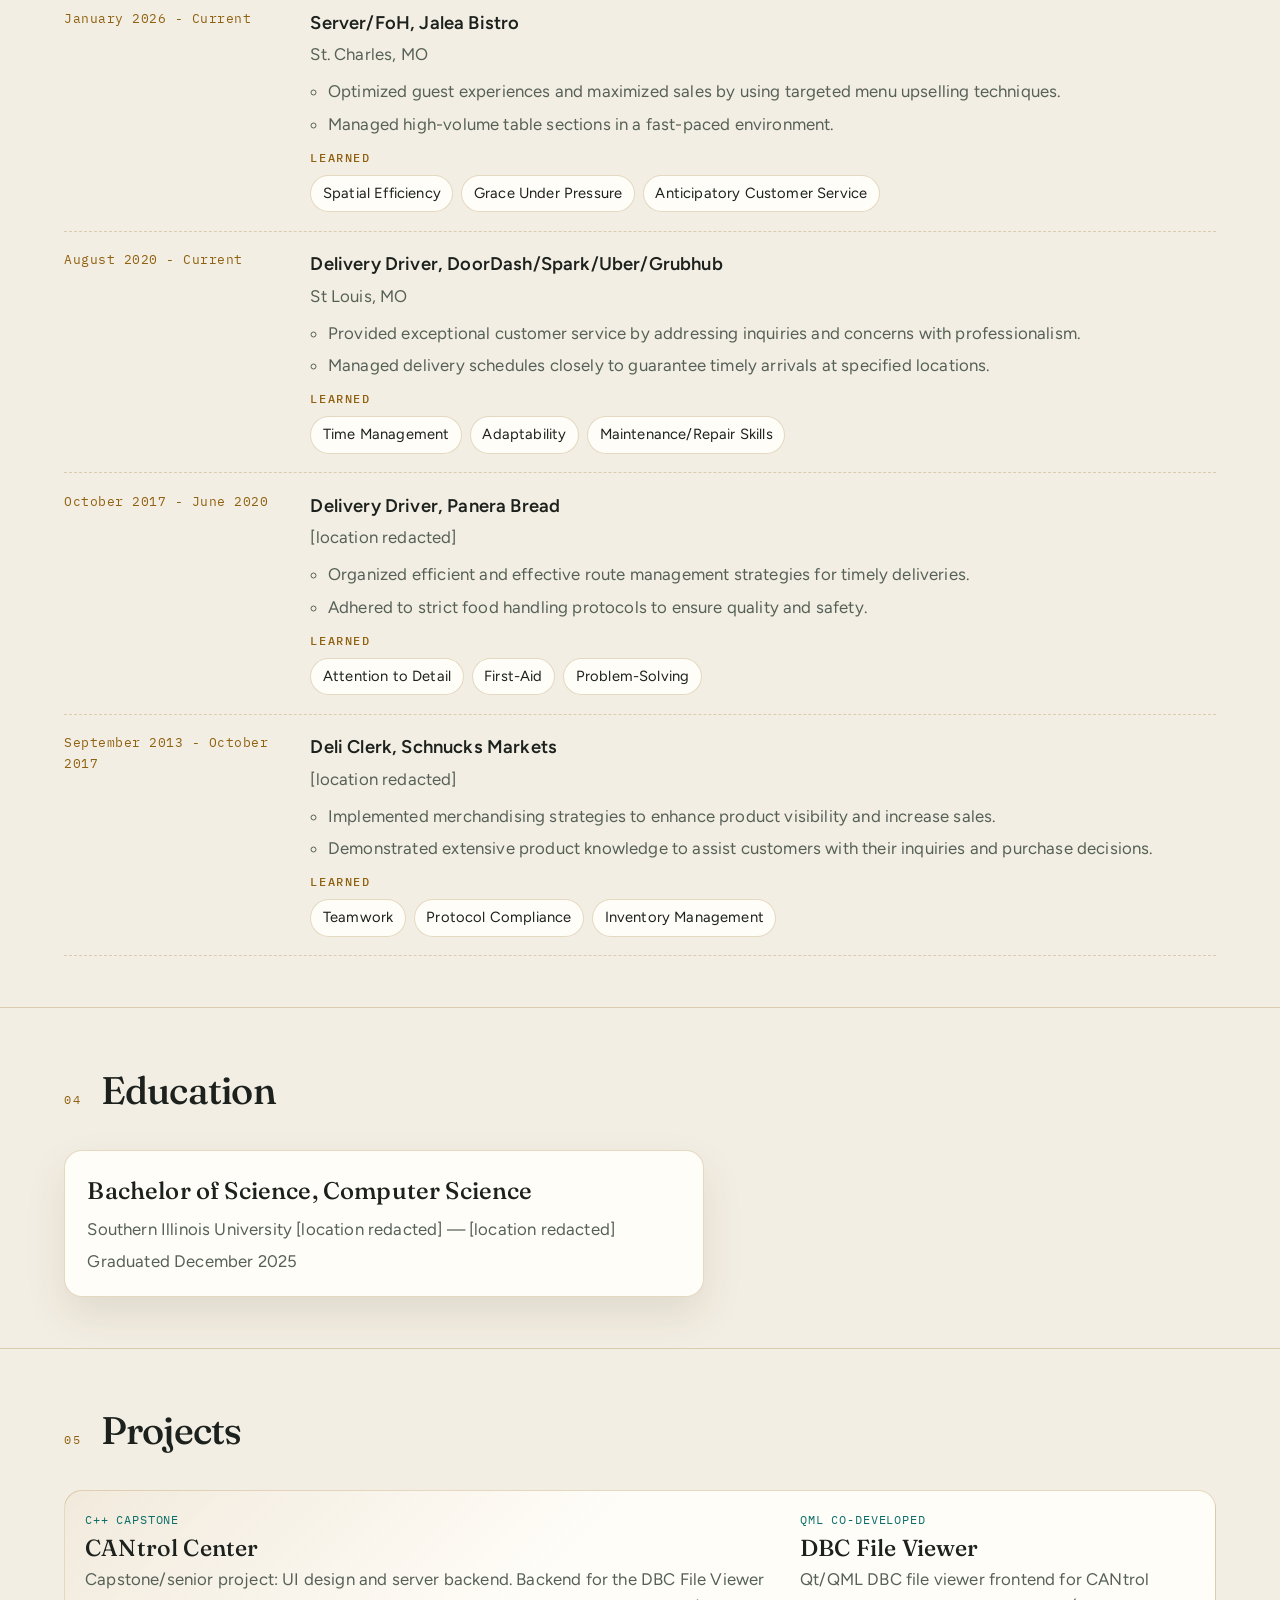
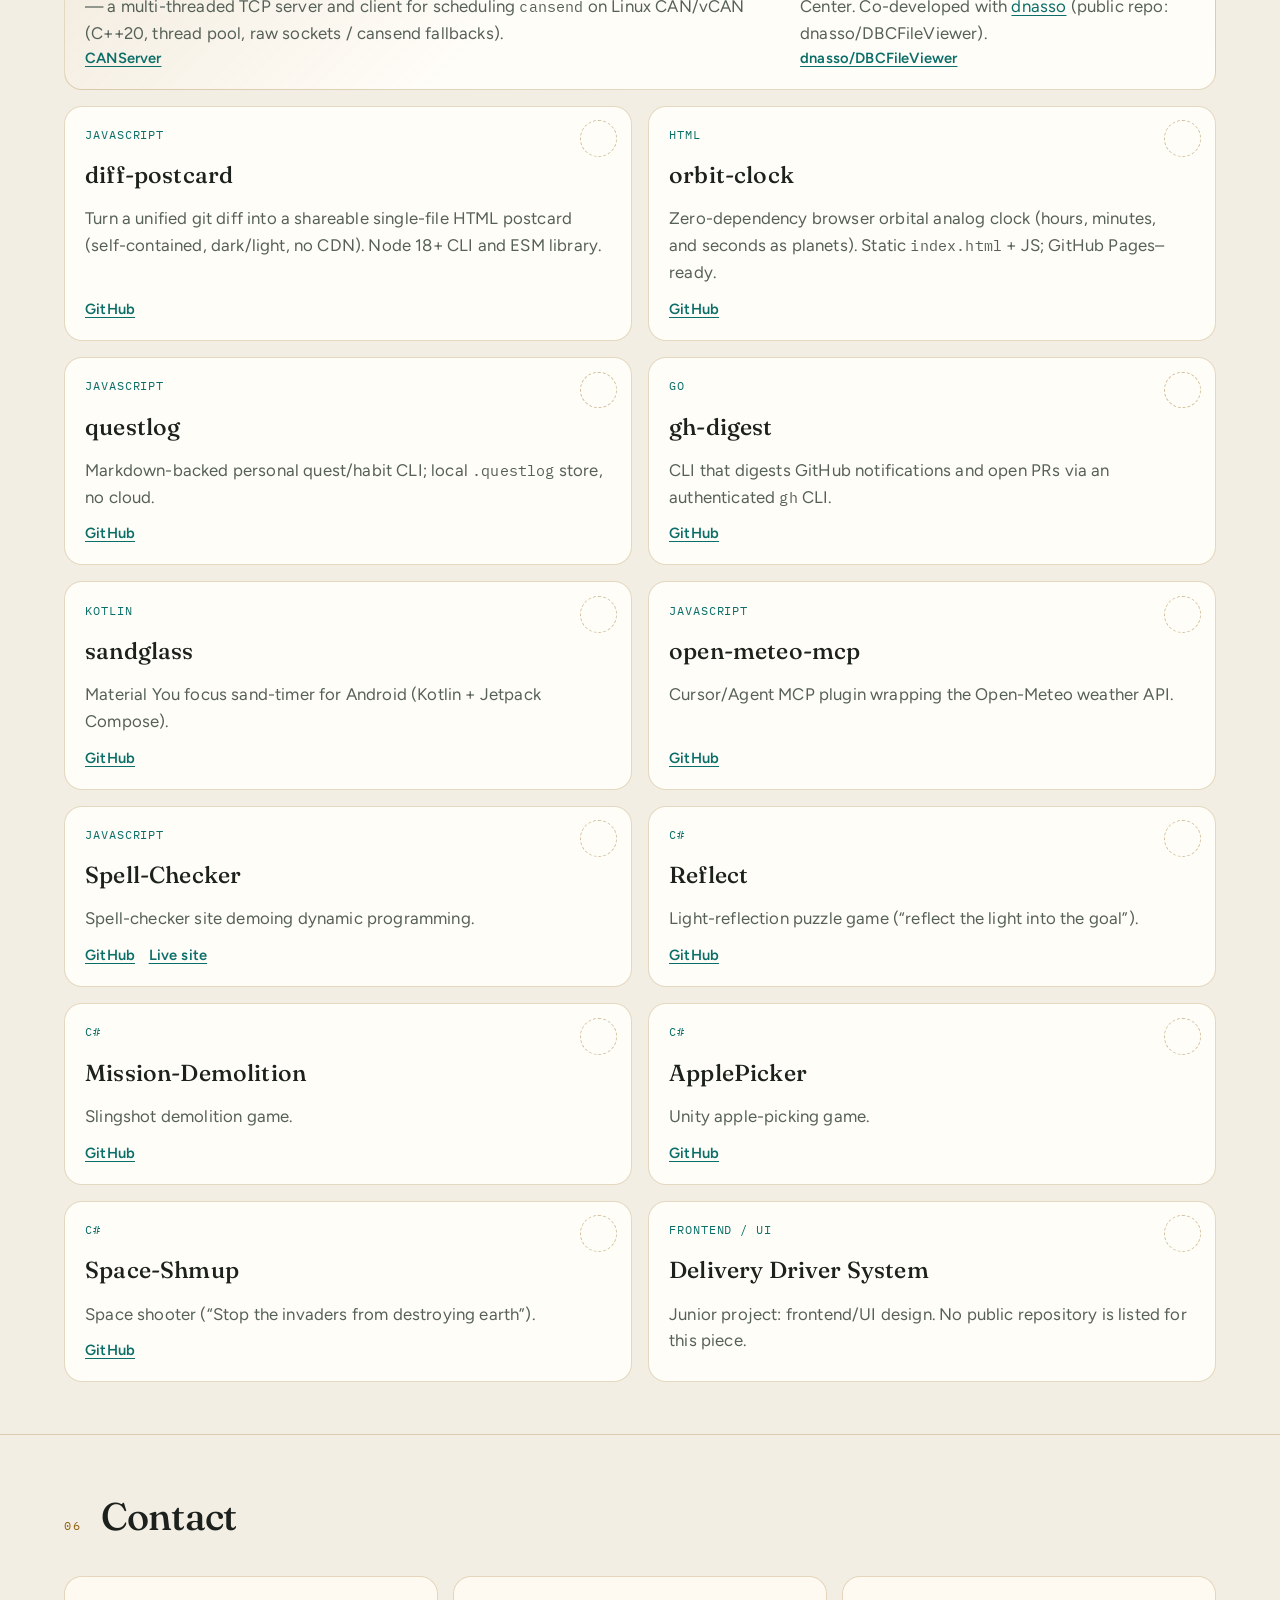
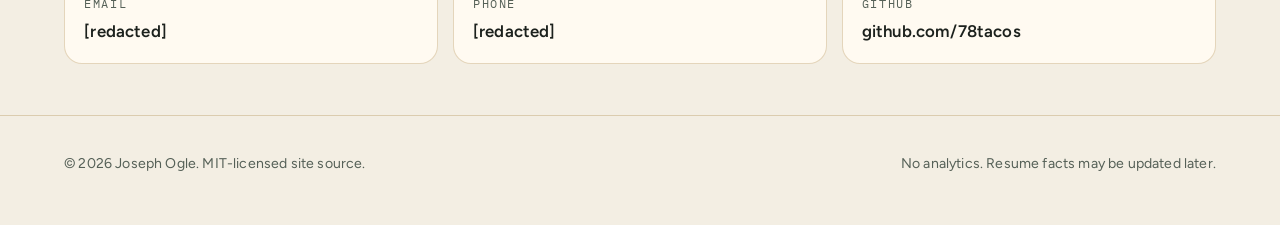
==== commit 276da5a7: "Align site copy with captain resume and scout dossier Add exact job bullets, learned skills, hobbies" ====
--- a/index.html
+++ b/index.html
@@ -83,7 +83,7 @@
           <p class="lede">
             Recent CS Grad // Co-Developer of
             <a href="https://github.com/78tacos/CANServer" rel="noopener noreferrer">CANtrol Center</a>.
-            Building small, self-contained tools — from CAN bus schedulers to shareable git postcards.
+            Small CLIs and web tools, CAN/DBC tooling, and C# game prototypes.
           </p>
           <div class="hero-meta">
             <span class="chip">St. Louis / Tampa</span>
@@ -128,16 +128,16 @@
           </div>
           <div class="prose">
             <p>
-              Joseph Ogle is a software engineer and recent computer science graduate from
-              Southern Illinois University [location redacted] (December 2025). Public work spans
-              systems (C/C++ CAN tooling), web (HTML, JavaScript), and a set of small CLIs
-              and games.
+              Joseph Ogle is a software engineer and recent computer science graduate
+              (Bachelor of Science, Computer Science, Southern Illinois University [location redacted]
+              — [location redacted], December 2025). Public work includes CAN/DBC tooling,
+              small CLIs and web tools, and C# game prototypes.
             </p>
             <p>
-              Capstone work is <strong>CANtrol Center</strong>: a CAN-bus scheduler server
-              plus a QML DBC file viewer, built with
+              Capstone/senior project: <strong>CANtrol Center</strong> (UI design / server backend)
+              — co-developed with the Qt/QML frontend
               <a href="https://github.com/dnasso/DBCFileViewer" rel="noopener noreferrer">dnasso/DBCFileViewer</a>.
-              Coursework also includes a Junior Delivery Driver System (frontend/UI).
+              Junior project: Delivery Driver System (frontend/UI design).
             </p>
           </div>
         </div>
@@ -168,7 +168,7 @@
               </div>
             </div>
             <div class="skill-group">
-              <h3>Working style</h3>
+              <h3>Soft-Skills</h3>
               <div class="pills">
                 <span>Drive</span>
                 <span>Flexibility</span>
@@ -177,6 +177,17 @@
                 <span>Self-Direction</span>
               </div>
             </div>
+            <div class="skill-group">
+              <h3>Hobbies</h3>
+              <div class="pills">
+                <span>Exercise</span>
+                <span>Fishing</span>
+                <span>Hiking</span>
+                <span>Cycling</span>
+                <span>Fragrances</span>
+                <span>Cars</span>
+              </div>
+            </div>
           </div>
         </div>
       </section>
@@ -189,31 +200,79 @@
           </div>
           <ol class="timeline">
             <li class="job">
-              <p class="when">January 2026–Current</p>
+              <p class="when">January 2026 - Current</p>
               <div>
                 <h3>Server/FoH, Jalea Bistro</h3>
                 <p>St. Charles, MO</p>
+                <ul class="job-duties">
+                  <li>Optimized guest experiences and maximized sales by using targeted menu upselling techniques.</li>
+                  <li>Managed high-volume table sections in a fast-paced environment.</li>
+                </ul>
+                <div class="learned">
+                  <h4>Learned</h4>
+                  <div class="pills">
+                    <span>Spatial Efficiency</span>
+                    <span>Grace Under Pressure</span>
+                    <span>Anticipatory Customer Service</span>
+                  </div>
+                </div>
               </div>
             </li>
             <li class="job">
-              <p class="when">August 2020–Current</p>
+              <p class="when">August 2020 - Current</p>
               <div>
                 <h3>Delivery Driver, DoorDash/Spark/Uber/Grubhub</h3>
                 <p>St Louis, MO</p>
+                <ul class="job-duties">
+                  <li>Provided exceptional customer service by addressing inquiries and concerns with professionalism.</li>
+                  <li>Managed delivery schedules closely to guarantee timely arrivals at specified locations.</li>
+                </ul>
+                <div class="learned">
+                  <h4>Learned</h4>
+                  <div class="pills">
+                    <span>Time Management</span>
+                    <span>Adaptability</span>
+                    <span>Maintenance/Repair Skills</span>
+                  </div>
+                </div>
               </div>
             </li>
             <li class="job">
-              <p class="when">October 2017–June 2020</p>
+              <p class="when">October 2017 - June 2020</p>
               <div>
                 <h3>Delivery Driver, Panera Bread</h3>
                 <p>[location redacted]</p>
+                <ul class="job-duties">
+                  <li>Organized efficient and effective route management strategies for timely deliveries.</li>
+                  <li>Adhered to strict food handling protocols to ensure quality and safety.</li>
+                </ul>
+                <div class="learned">
+                  <h4>Learned</h4>
+                  <div class="pills">
+                    <span>Attention to Detail</span>
+                    <span>First-Aid</span>
+                    <span>Problem-Solving</span>
+                  </div>
+                </div>
               </div>
             </li>
             <li class="job">
-              <p class="when">September 2013–October 2017</p>
+              <p class="when">September 2013 - October 2017</p>
               <div>
                 <h3>Deli Clerk, Schnucks Markets</h3>
                 <p>[location redacted]</p>
+                <ul class="job-duties">
+                  <li>Implemented merchandising strategies to enhance product visibility and increase sales.</li>
+                  <li>Demonstrated extensive product knowledge to assist customers with their inquiries and purchase decisions.</li>
+                </ul>
+                <div class="learned">
+                  <h4>Learned</h4>
+                  <div class="pills">
+                    <span>Teamwork</span>
+                    <span>Protocol Compliance</span>
+                    <span>Inventory Management</span>
+                  </div>
+                </div>
               </div>
             </li>
           </ol>
@@ -227,8 +286,8 @@
             <h2 id="education-title">Education</h2>
           </div>
           <article class="edu-card">
-            <h3>BS Computer Science</h3>
-            <p>Southern Illinois University [location redacted]</p>
+            <h3>Bachelor of Science, Computer Science</h3>
+            <p>Southern Illinois University [location redacted] — [location redacted]</p>
             <p>Graduated December 2025</p>
           </article>
         </div>
@@ -249,9 +308,9 @@
                 </div>
                 <h3>CANtrol Center</h3>
                 <p>
-                  Backend for the DBC File Viewer: a multi-threaded TCP server and companion
-                  client for scheduling recurring or one-shot <code>cansend</code> transmissions
-                  on Linux CAN/vCAN. Resume project: Capstone CANtrol Center (UI/Server).
+                  Capstone/senior project: UI design and server backend. Backend for the DBC File Viewer —
+                  a multi-threaded TCP server and client for scheduling <code>cansend</code> on Linux CAN/vCAN
+                  (C++20, thread pool, raw sockets / cansend fallbacks).
                 </p>
                 <div class="card-links">
                   <a href="https://github.com/78tacos/CANServer" rel="noopener noreferrer">CANServer</a>
@@ -264,9 +323,9 @@
                 </div>
                 <h3>DBC File Viewer</h3>
                 <p>
-                  QML frontend for CANtrol Center, maintained with
-                  <a href="https://github.com/dnasso" rel="noopener noreferrer">dnasso</a>.
-                  The public viewer repository is the co-developer’s.
+                  Qt/QML DBC file viewer frontend for CANtrol Center. Co-developed with
+                  <a href="https://github.com/dnasso" rel="noopener noreferrer">dnasso</a>
+                  (public repo: dnasso/DBCFileViewer).
                 </p>
                 <div class="card-links">
                   <a href="https://github.com/dnasso/DBCFileViewer" rel="noopener noreferrer">dnasso/DBCFileViewer</a>
@@ -277,7 +336,7 @@
             <article class="card">
               <div class="card-top"><span class="lang">JavaScript</span></div>
               <h3>diff-postcard</h3>
-              <p>Turn a unified git diff into a shareable, single-file HTML postcard. Each file and hunk becomes a card — self-contained, with dark and light themes and no tracking.</p>
+              <p>Turn a unified git diff into a shareable single-file HTML postcard (self-contained, dark/light, no CDN). Node 18+ CLI and ESM library.</p>
               <div class="card-links">
                 <a href="https://github.com/78tacos/diff-postcard" rel="noopener noreferrer">GitHub</a>
               </div>
@@ -286,7 +345,7 @@
             <article class="card">
               <div class="card-top"><span class="lang">HTML</span></div>
               <h3>orbit-clock</h3>
-              <p>Zero-dependency orbital analog clock. Hours, minutes, and seconds travel as planets on three concentric rings — open locally or publish as a static page.</p>
+              <p>Zero-dependency browser orbital analog clock (hours, minutes, and seconds as planets). Static <code>index.html</code> + JS; GitHub Pages–ready.</p>
               <div class="card-links">
                 <a href="https://github.com/78tacos/orbit-clock" rel="noopener noreferrer">GitHub</a>
               </div>
@@ -295,7 +354,7 @@
             <article class="card">
               <div class="card-top"><span class="lang">JavaScript</span></div>
               <h3>questlog</h3>
-              <p>Markdown-backed personal quest and habit CLI. Quests live as ordinary markdown files on disk — no account, no cloud, no tracking.</p>
+              <p>Markdown-backed personal quest/habit CLI; local <code>.questlog</code> store, no cloud.</p>
               <div class="card-links">
                 <a href="https://github.com/78tacos/questlog" rel="noopener noreferrer">GitHub</a>
               </div>
@@ -304,7 +363,7 @@
             <article class="card">
               <div class="card-top"><span class="lang">Go</span></div>
               <h3>gh-digest</h3>
-              <p>Small CLI that digests GitHub notifications and open pull requests for the authenticated user. A terminal summary that reuses an existing <code>gh</code> login.</p>
+              <p>CLI that digests GitHub notifications and open PRs via an authenticated <code>gh</code> CLI.</p>
               <div class="card-links">
                 <a href="https://github.com/78tacos/gh-digest" rel="noopener noreferrer">GitHub</a>
               </div>
@@ -313,7 +372,7 @@
             <article class="card">
               <div class="card-top"><span class="lang">Kotlin</span></div>
               <h3>sandglass</h3>
-              <p>Material You focus sand-timer for Android (Kotlin + Compose). Set a duration and watch the hourglass drain — offline-only, no accounts, ads, or tracking.</p>
+              <p>Material You focus sand-timer for Android (Kotlin + Jetpack Compose).</p>
               <div class="card-links">
                 <a href="https://github.com/78tacos/sandglass" rel="noopener noreferrer">GitHub</a>
               </div>
@@ -322,7 +381,7 @@
             <article class="card">
               <div class="card-top"><span class="lang">JavaScript</span></div>
               <h3>open-meteo-mcp</h3>
-              <p>Cursor/Agent MCP plugin wrapping the Open-Meteo weather API. No API key. A Node.js stdio process with no npm dependencies.</p>
+              <p>Cursor/Agent MCP plugin wrapping the Open-Meteo weather API.</p>
               <div class="card-links">
                 <a href="https://github.com/78tacos/open-meteo-mcp" rel="noopener noreferrer">GitHub</a>
               </div>
@@ -331,7 +390,7 @@
             <article class="card">
               <div class="card-top"><span class="lang">JavaScript</span></div>
               <h3>Spell-Checker</h3>
-              <p>Spell checker website which demonstrates the use of dynamic programming.</p>
+              <p>Spell-checker site demoing dynamic programming.</p>
               <div class="card-links">
                 <a href="https://github.com/78tacos/Spell-Checker" rel="noopener noreferrer">GitHub</a>
                 <a href="https://78tacos.github.io/Spell-Checker/" rel="noopener noreferrer">Live site</a>
@@ -341,7 +400,7 @@
             <article class="card">
               <div class="card-top"><span class="lang">C#</span></div>
               <h3>Reflect</h3>
-              <p>A game where you must reflect the light into the goal.</p>
+              <p>Light-reflection puzzle game (“reflect the light into the goal”).</p>
               <div class="card-links">
                 <a href="https://github.com/78tacos/Reflect" rel="noopener noreferrer">GitHub</a>
               </div>
@@ -350,7 +409,7 @@
             <article class="card">
               <div class="card-top"><span class="lang">C#</span></div>
               <h3>Mission-Demolition</h3>
-              <p>Game about slingshot demolition.</p>
+              <p>Slingshot demolition game.</p>
               <div class="card-links">
                 <a href="https://github.com/78tacos/Mission-Demolition" rel="noopener noreferrer">GitHub</a>
               </div>
@@ -359,7 +418,7 @@
             <article class="card">
               <div class="card-top"><span class="lang">C#</span></div>
               <h3>ApplePicker</h3>
-              <p>Unity game about picking apples.</p>
+              <p>Unity apple-picking game.</p>
               <div class="card-links">
                 <a href="https://github.com/78tacos/ApplePicker" rel="noopener noreferrer">GitHub</a>
               </div>
@@ -368,7 +427,7 @@
             <article class="card">
               <div class="card-top"><span class="lang">C#</span></div>
               <h3>Space-Shmup</h3>
-              <p>Stop the invaders from destroying earth.</p>
+              <p>Space shooter (“Stop the invaders from destroying earth”).</p>
               <div class="card-links">
                 <a href="https://github.com/78tacos/Space-Shmup" rel="noopener noreferrer">GitHub</a>
               </div>
@@ -376,8 +435,8 @@
 
             <article class="card">
               <div class="card-top"><span class="lang">Frontend / UI</span></div>
-              <h3>Junior Delivery Driver System</h3>
-              <p>Resume coursework project (frontend/UI). No public repository is listed for this piece.</p>
+              <h3>Delivery Driver System</h3>
+              <p>Junior project: frontend/UI design. No public repository is listed for this piece.</p>
             </article>
           </div>
         </div>
--- a/css/styles.css
+++ b/css/styles.css
@@ -44,6 +44,7 @@
 
 html {
   scroll-behavior: smooth;
+  scroll-padding-top: 4.75rem;
 }
 
 html:focus-within {
@@ -351,6 +352,7 @@
   z-index: 1;
   padding: 3.2rem 0;
   border-top: 1px solid var(--line);
+  scroll-margin-top: 4.75rem;
 }
 
 .section-head {
@@ -454,6 +456,34 @@
 .job p {
   margin: 0;
   color: var(--muted);
+}
+
+.job-duties {
+  margin: 0.65rem 0 0;
+  padding: 0 0 0 1.1rem;
+  color: var(--muted);
+}
+
+.job-duties li {
+  margin: 0 0 0.35rem;
+}
+
+.job-duties li:last-child {
+  margin-bottom: 0;
+}
+
+.learned {
+  margin-top: 0.7rem;
+}
+
+.learned h4 {
+  margin: 0 0 0.45rem;
+  font-family: var(--font-mono);
+  font-size: 0.72rem;
+  font-weight: 500;
+  letter-spacing: 0.14em;
+  text-transform: uppercase;
+  color: var(--gold);
 }
 
 .edu-card {
@@ -508,6 +538,11 @@
   border: 1px dashed color-mix(in srgb, var(--gold) 55%, transparent);
   border-radius: 50%;
   opacity: 0.7;
+  pointer-events: none;
+}
+
+.card.featured::after {
+  display: none;
 }
 
 .card.featured {
@@ -520,11 +555,6 @@
     var(--bg-card);
 }
 
-.card.featured::after {
-  width: 3rem;
-  height: 3rem;
-}
-
 .card-top {
   display: flex;
   flex-wrap: wrap;
@@ -545,13 +575,14 @@
   font-family: var(--font-display);
   font-size: 1.45rem;
   font-weight: 500;
-  padding-right: 2.4rem;
+  padding-right: 2.6rem;
 }
 
 .card p {
   margin: 0;
   color: var(--muted);
   flex: 1;
+  padding-right: 0.4rem;
 }
 
 code {
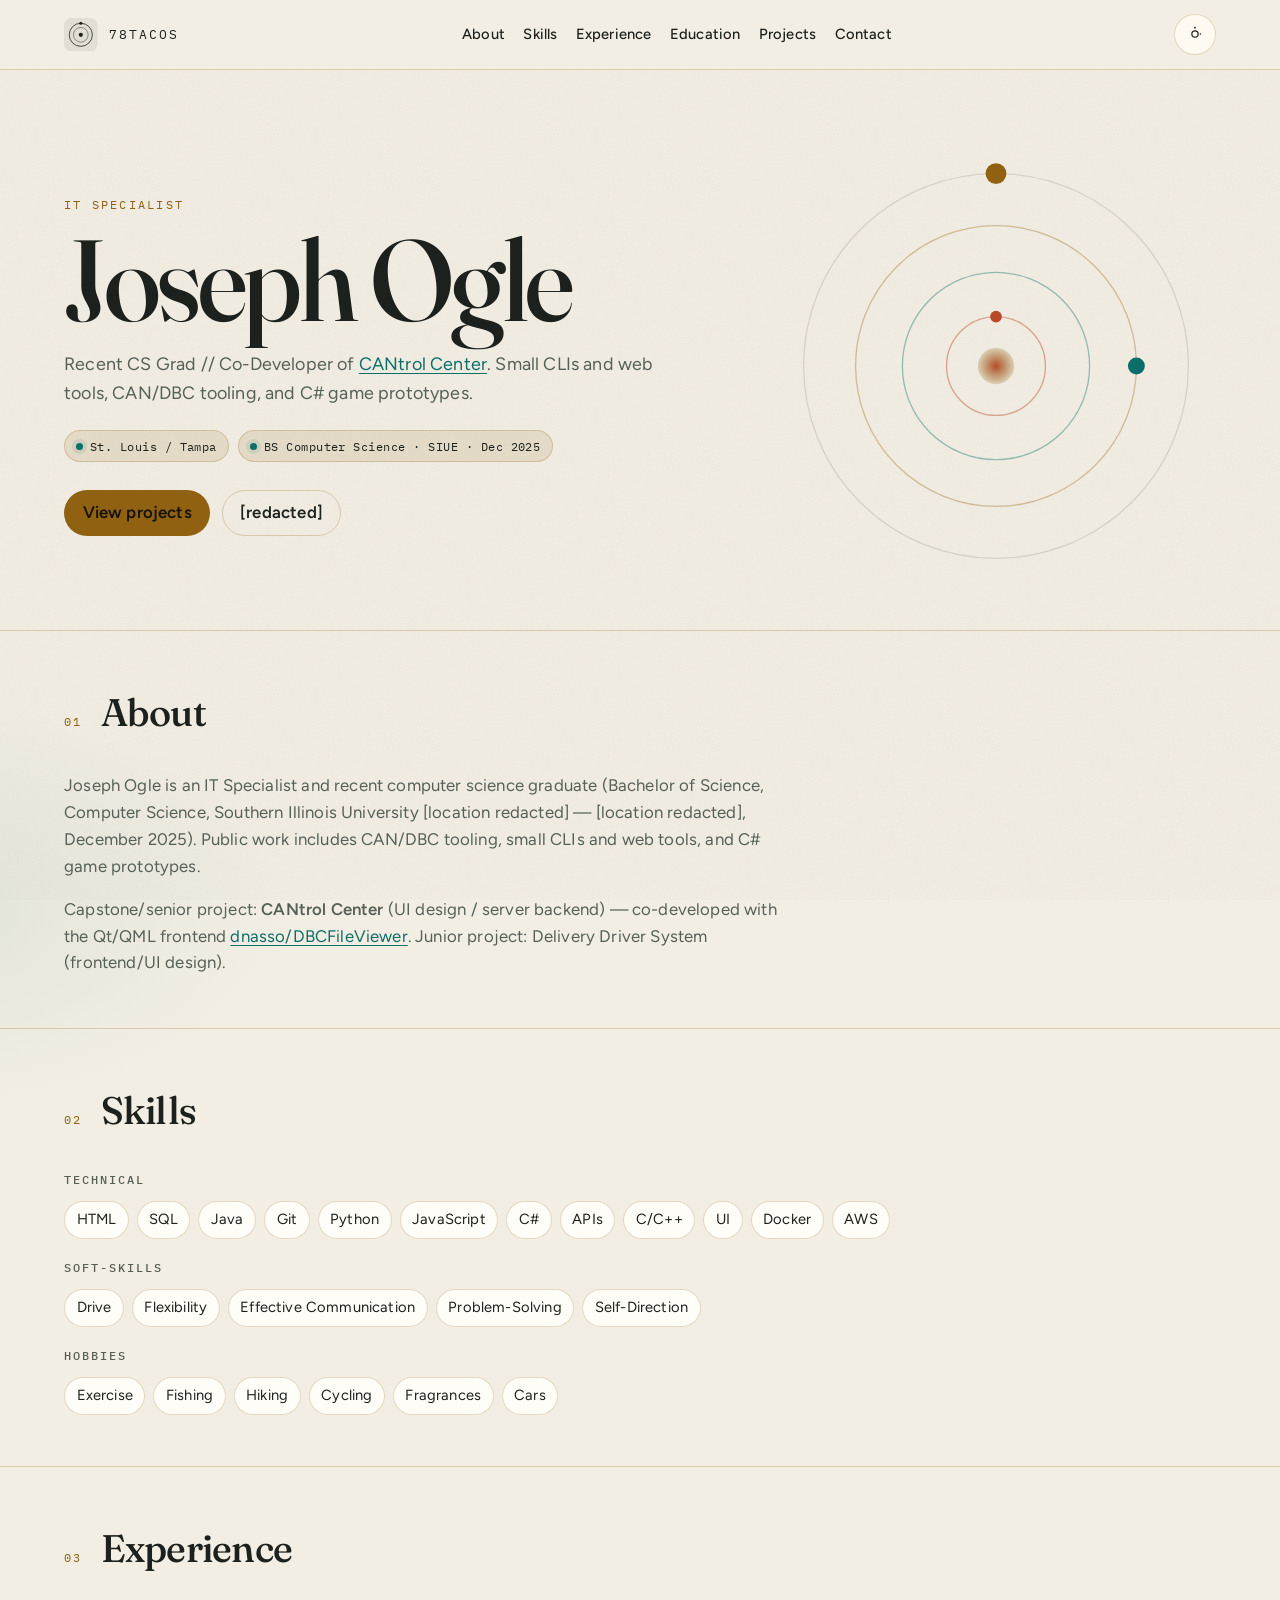
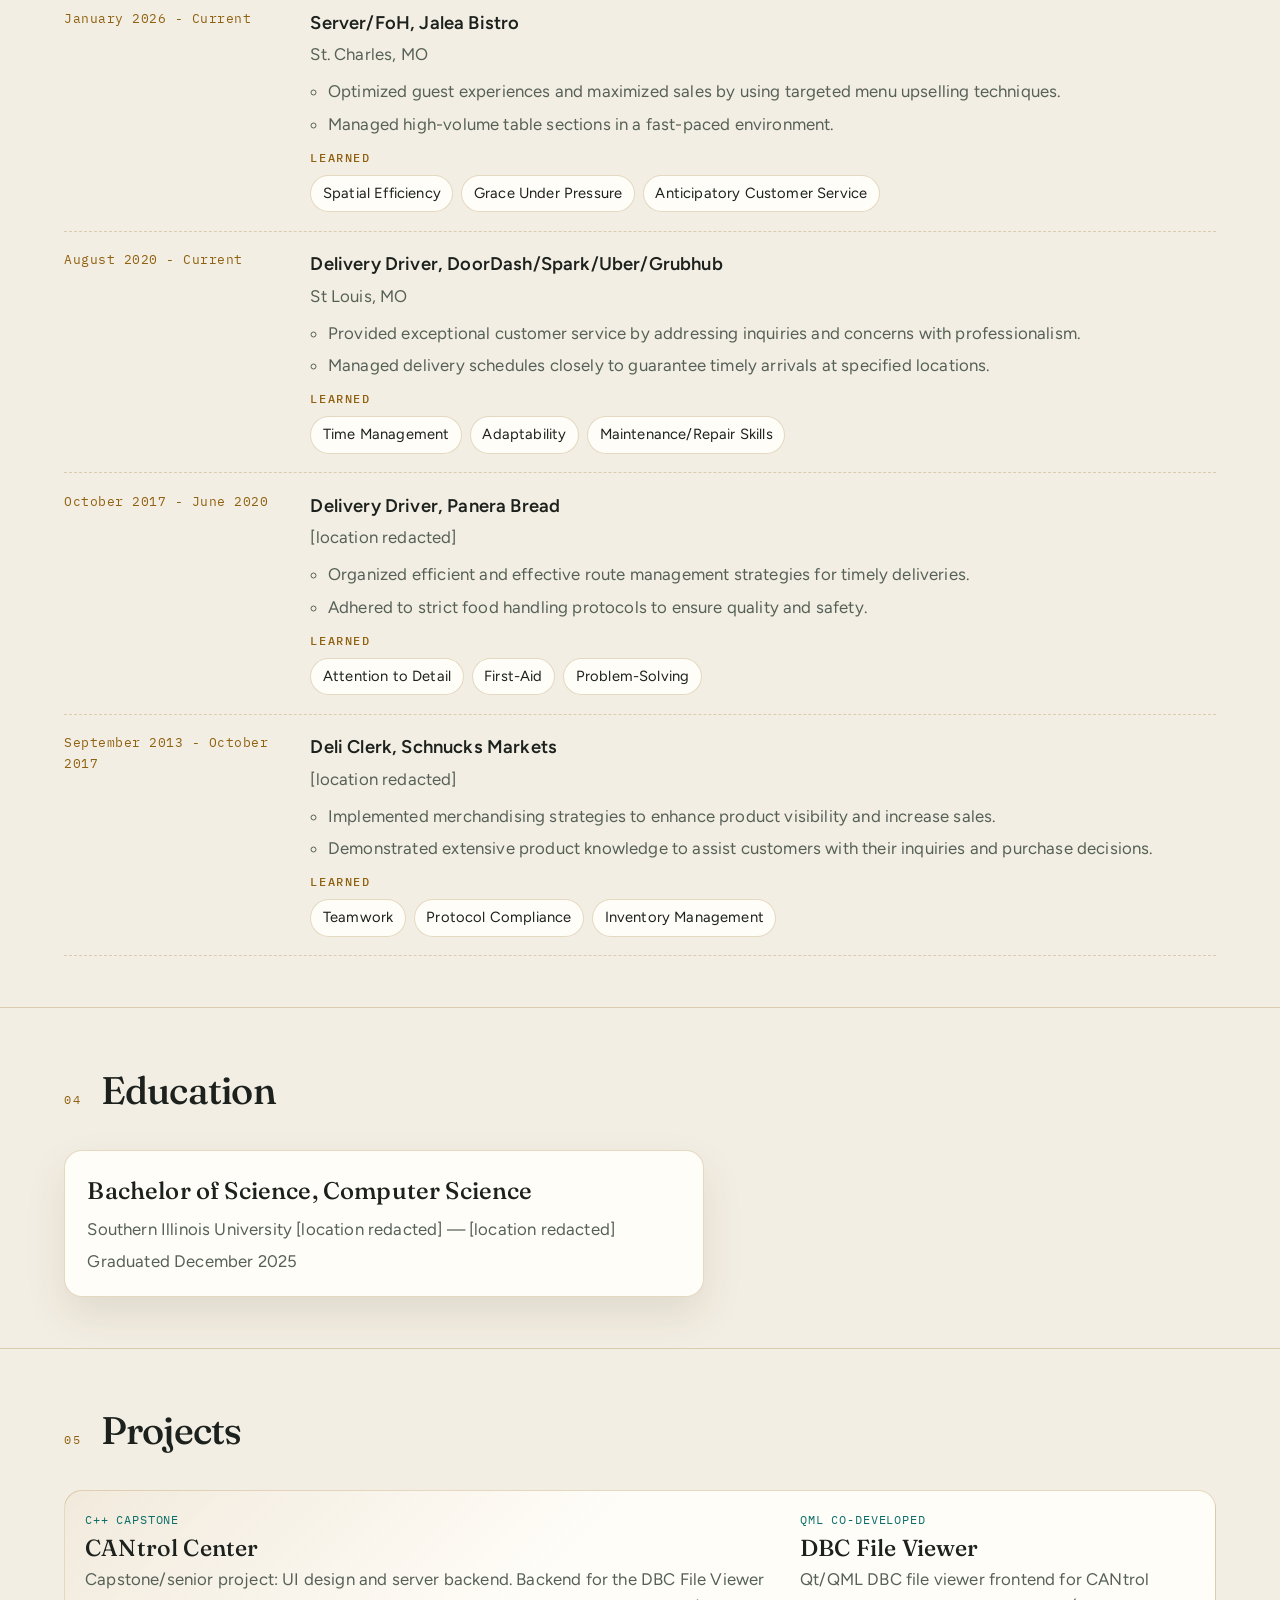
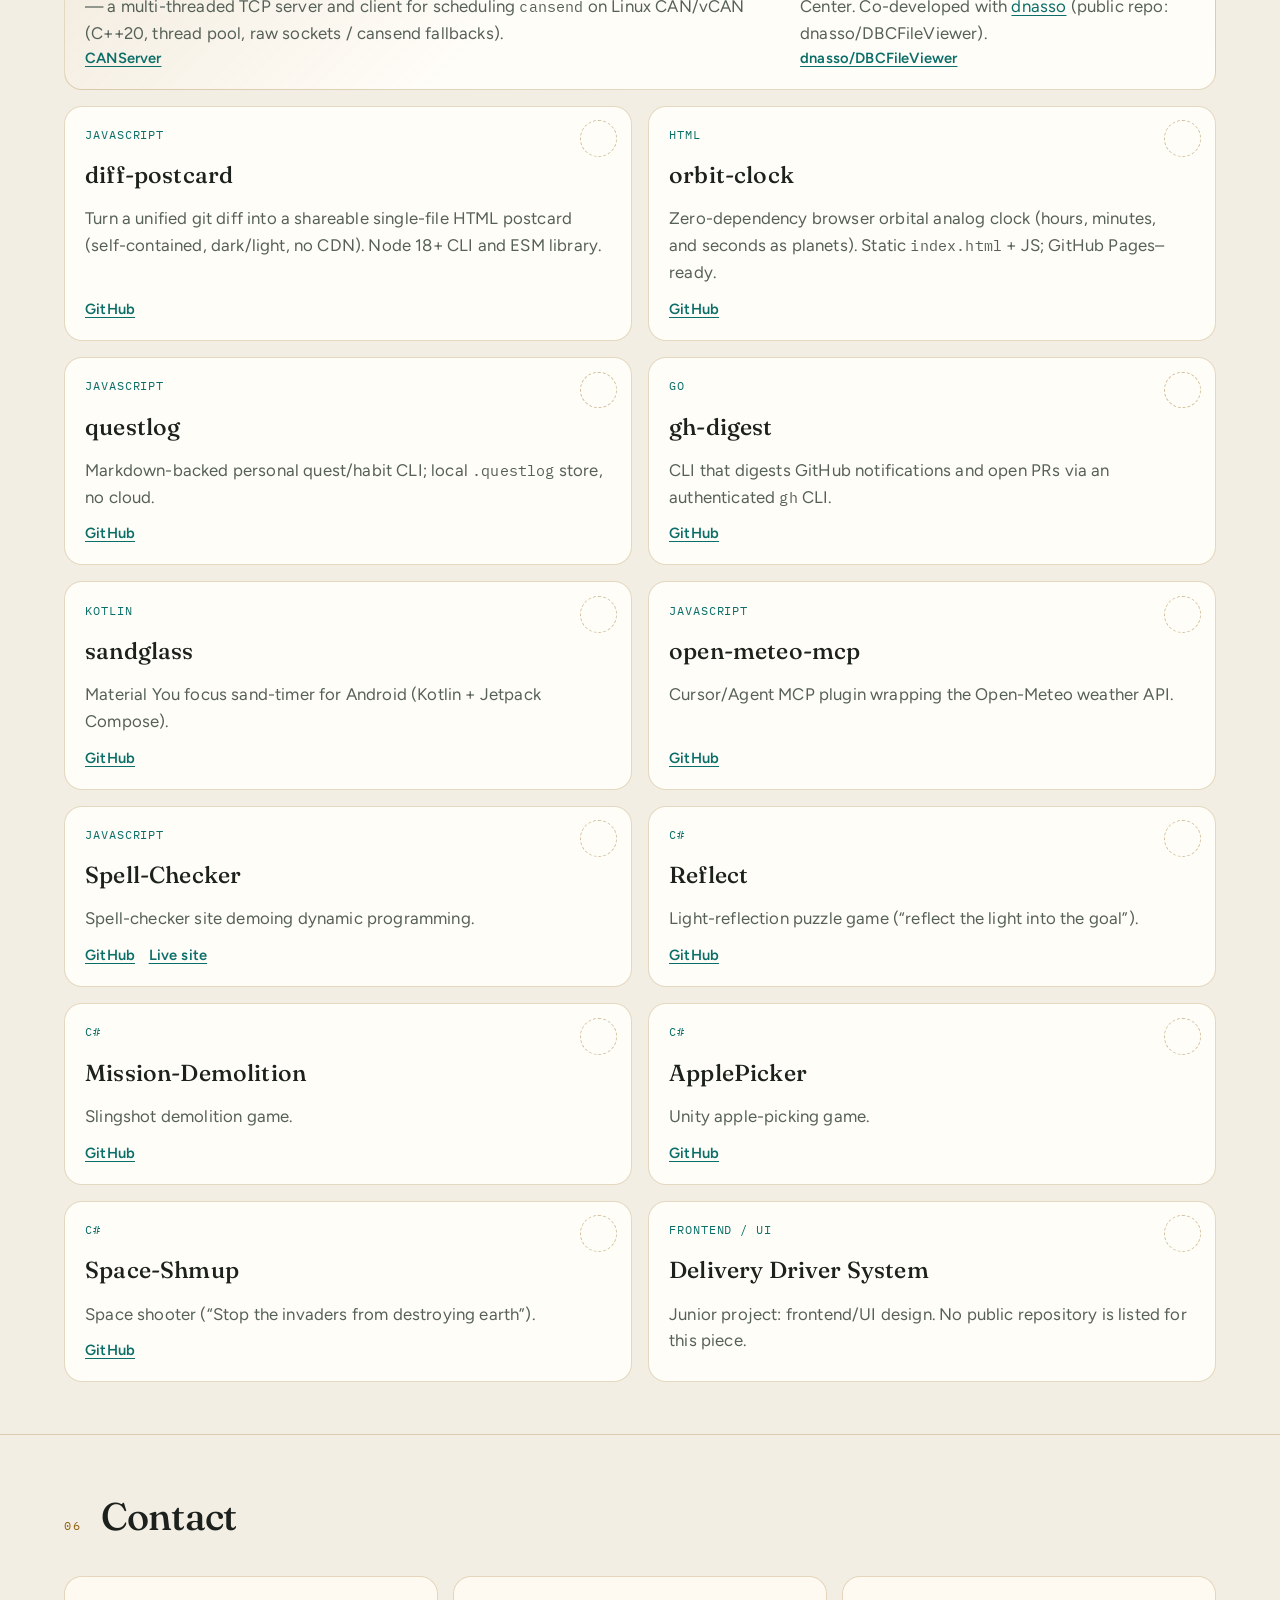
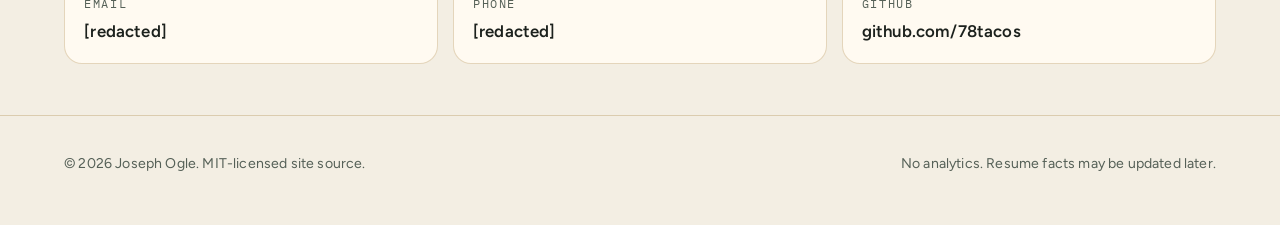
==== commit 8642e829: "Use captain headline IT Specialist in title, kicker, and About Replace every Software Engineer strin" ====
--- a/index.html
+++ b/index.html
@@ -3,10 +3,10 @@
   <head>
     <meta charset="utf-8" />
     <meta name="viewport" content="width=device-width, initial-scale=1" />
-    <title>Joseph Ogle — Software Engineer / Recent CS Grad</title>
+    <title>IT Specialist</title>
     <meta
       name="description"
-      content="Joseph Ogle is a software engineer and recent CS graduate. Co-developer of CANtrol Center. St. Louis / Tampa."
+      content="Joseph Ogle is an IT Specialist and recent CS graduate. Co-developer of CANtrol Center. St. Louis / Tampa."
     />
     <meta name="theme-color" content="#0b1014" />
     <link rel="icon" href="assets/img/favicon.svg" type="image/svg+xml" />
@@ -78,7 +78,7 @@
     <main id="main">
       <section class="wrap hero" id="top" aria-labelledby="name">
         <div>
-          <p class="kicker">Software Engineer / Recent CS Grad</p>
+          <p class="kicker">IT Specialist</p>
           <h1 id="name">Joseph Ogle</h1>
           <p class="lede">
             Recent CS Grad // Co-Developer of
@@ -128,7 +128,7 @@
           </div>
           <div class="prose">
             <p>
-              Joseph Ogle is a software engineer and recent computer science graduate
+              Joseph Ogle is an IT Specialist and recent computer science graduate
               (Bachelor of Science, Computer Science, Southern Illinois University [location redacted]
               — [location redacted], December 2025). Public work includes CAN/DBC tooling,
               small CLIs and web tools, and C# game prototypes.
--- a/css/styles.css
+++ b/css/styles.css
@@ -44,7 +44,7 @@
 
 html {
   scroll-behavior: smooth;
-  scroll-padding-top: 4.75rem;
+  scroll-padding-top: 5.5rem;
 }
 
 html:focus-within {
@@ -129,7 +129,7 @@
   top: 0;
   z-index: 40;
   backdrop-filter: blur(16px);
-  background: color-mix(in srgb, var(--bg) 78%, transparent);
+  background: color-mix(in srgb, var(--bg) 94%, transparent);
   border-bottom: 1px solid var(--line);
 }
 
@@ -352,7 +352,7 @@
   z-index: 1;
   padding: 3.2rem 0;
   border-top: 1px solid var(--line);
-  scroll-margin-top: 4.75rem;
+  scroll-margin-top: 5.5rem;
 }
 
 .section-head {
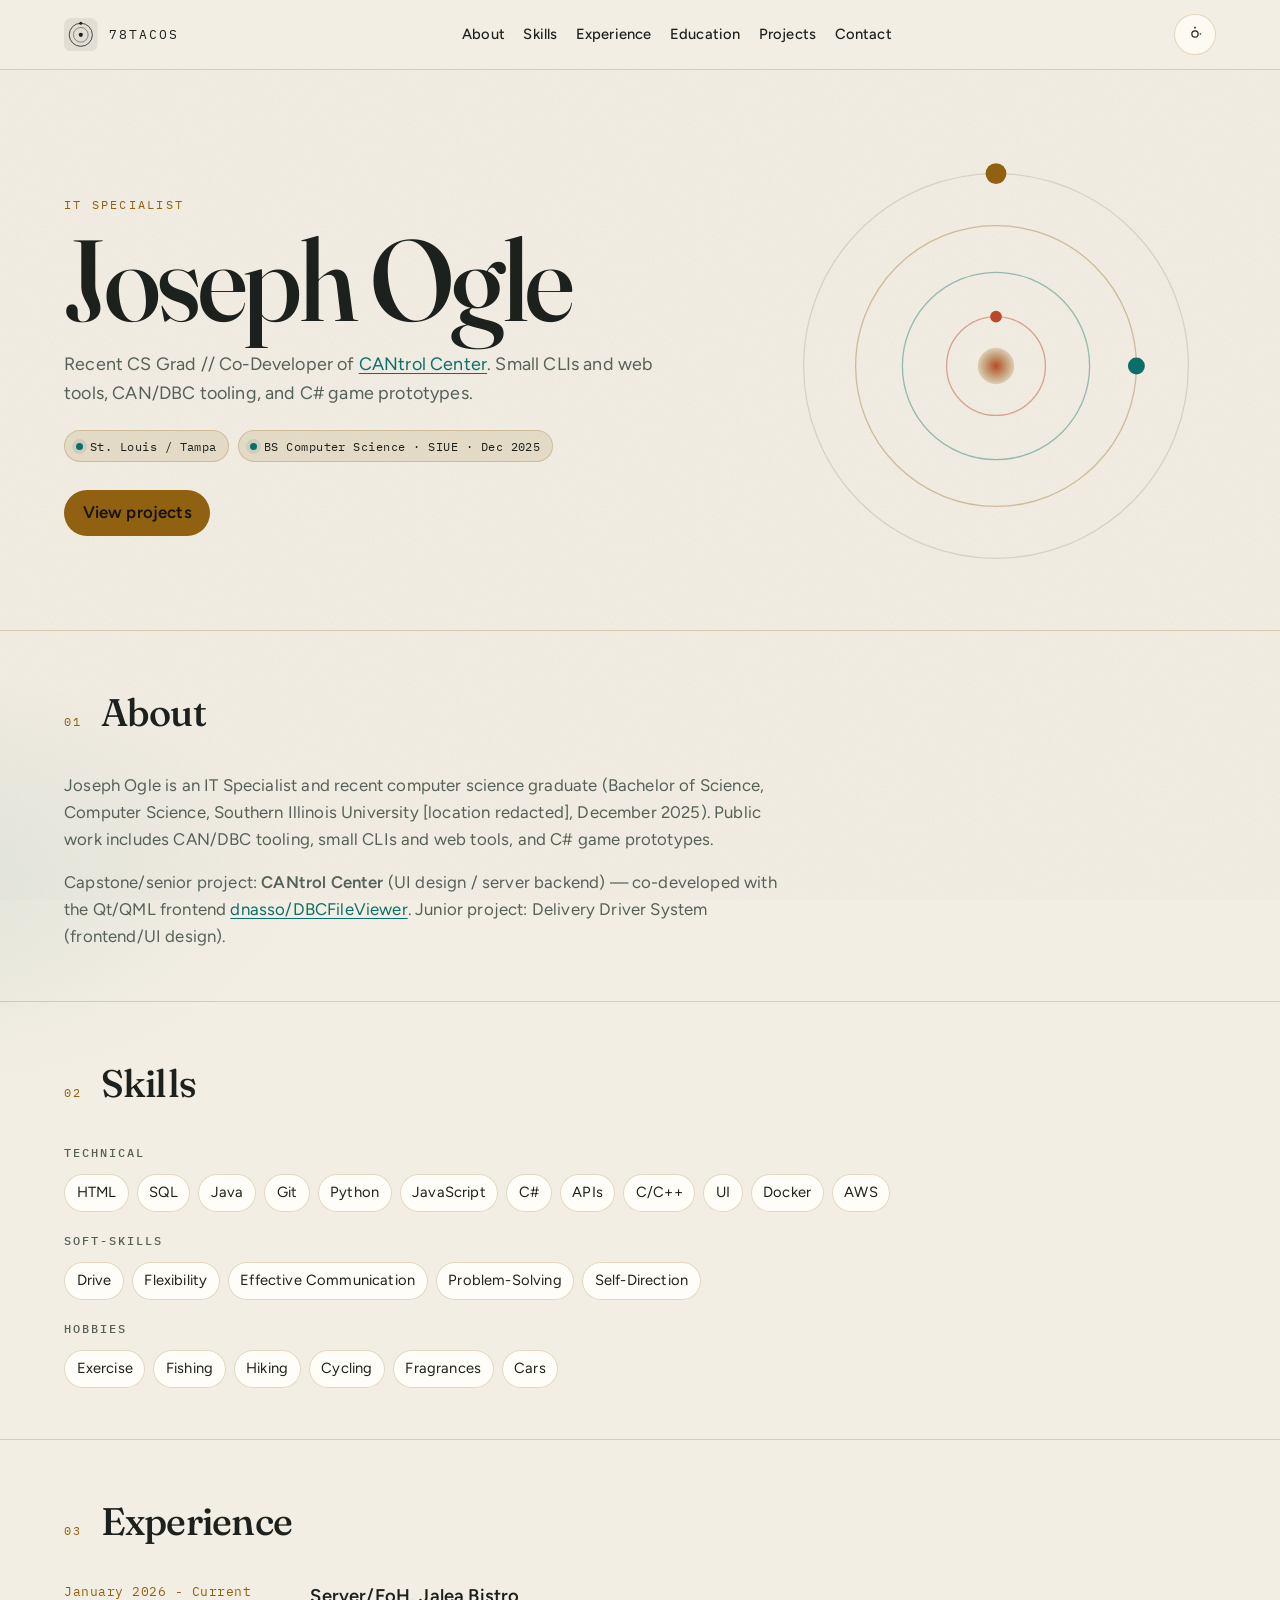
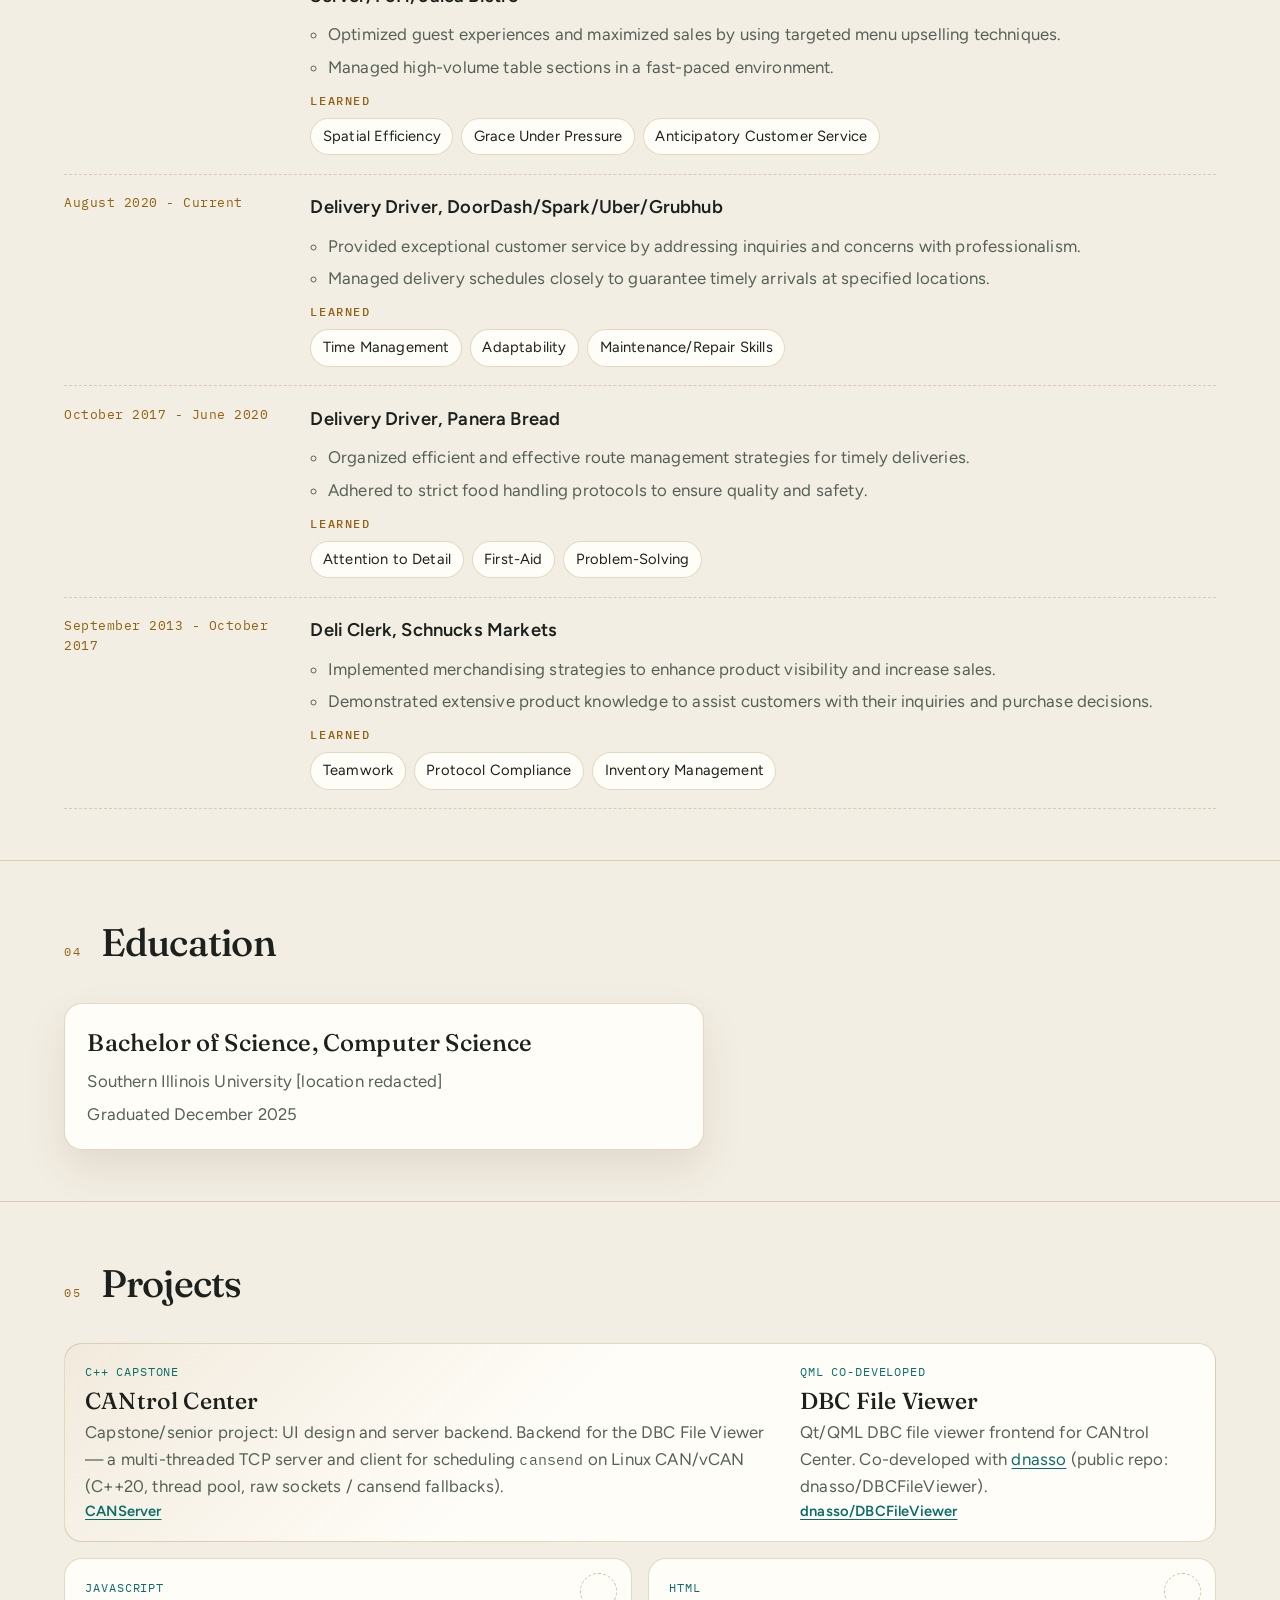
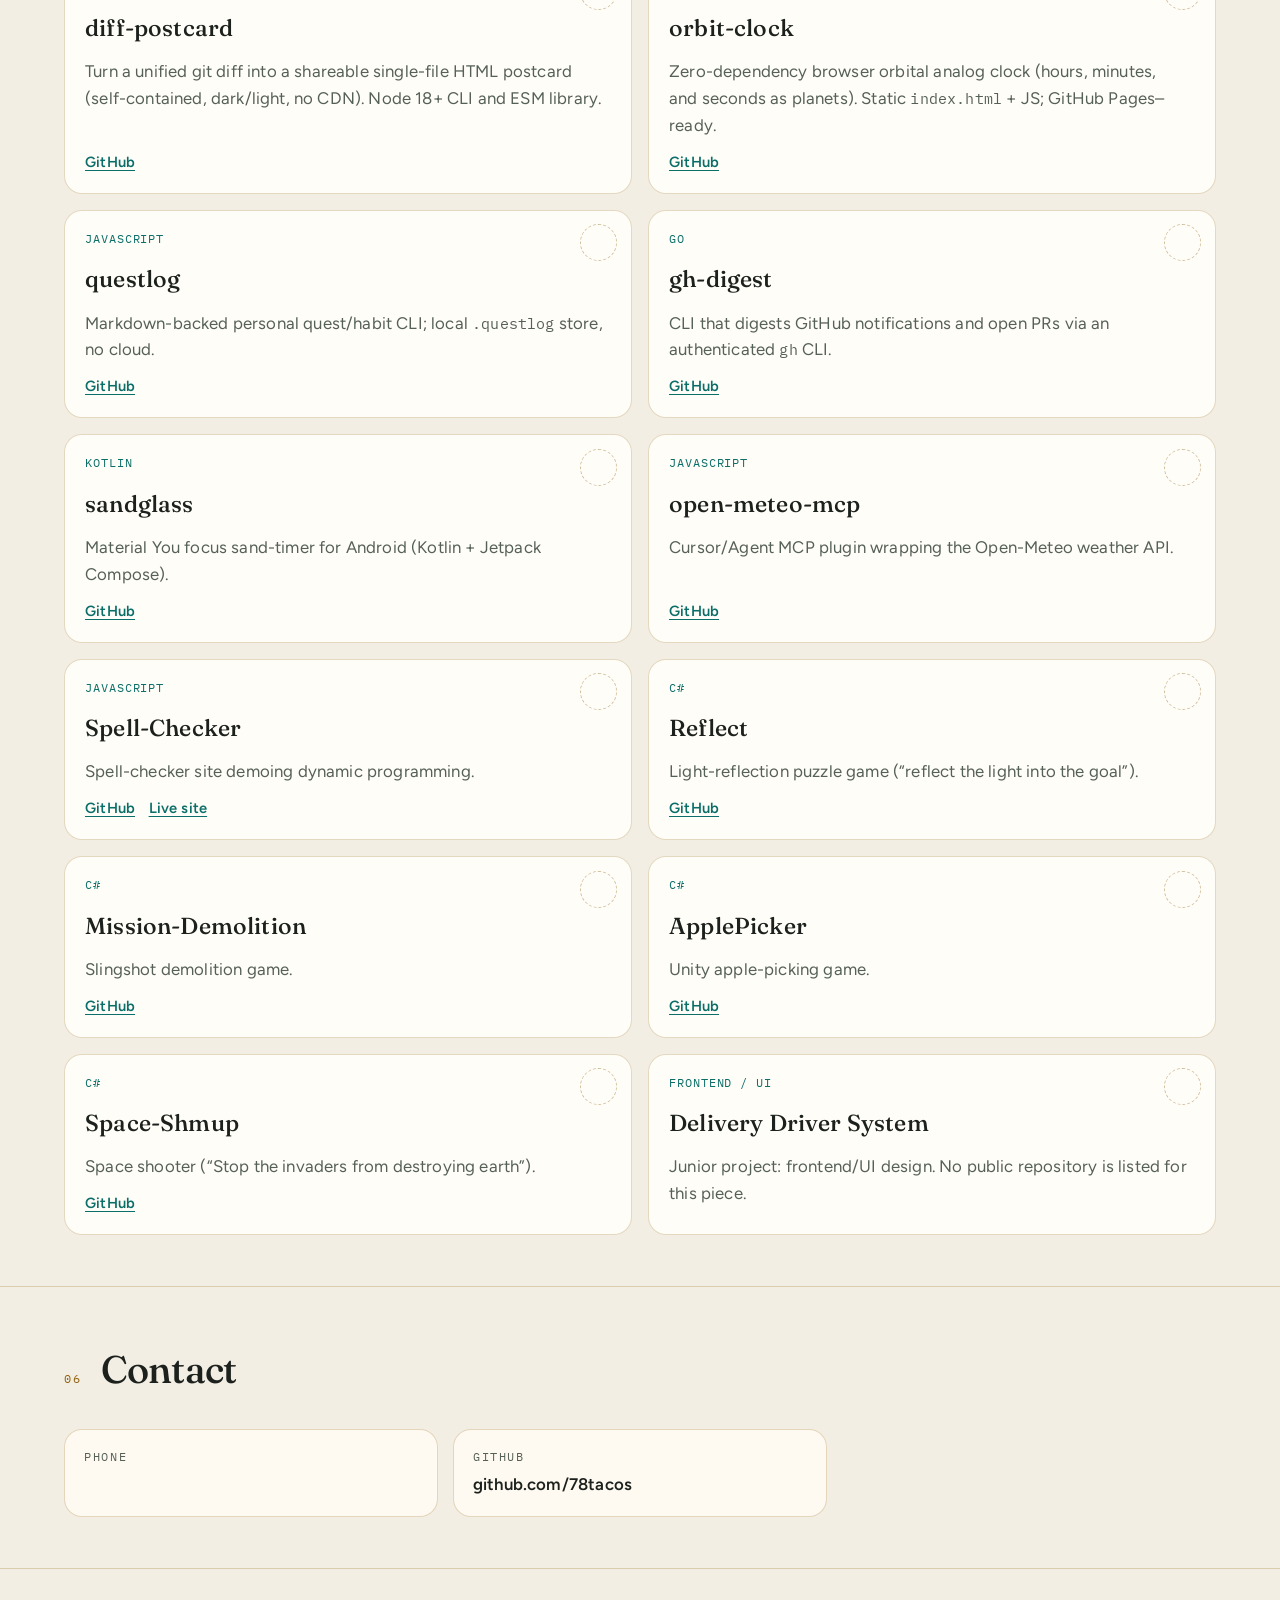
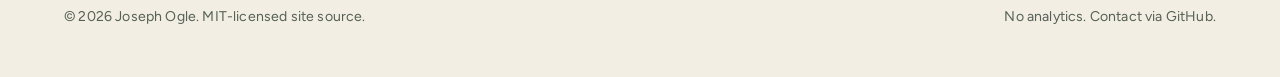
==== commit fd320ec8: "Remove sensitive contact details from public Pages site Drop email, phone, and city-level employer l" ====
--- a/index.html
+++ b/index.html
@@ -91,8 +91,7 @@
           </div>
           <div class="hero-actions">
             <a class="btn btn-primary" href="#projects">View projects</a>
-            <a class="btn btn-ghost" href="mailto:[redacted]">[redacted]</a>
-          </div>
+</div>
         </div>
         <div class="orbit" aria-hidden="true">
           <svg viewBox="0 0 320 320">
@@ -129,8 +128,7 @@
           <div class="prose">
             <p>
               Joseph Ogle is an IT Specialist and recent computer science graduate
-              (Bachelor of Science, Computer Science, Southern Illinois University [location redacted]
-              — [location redacted], December 2025). Public work includes CAN/DBC tooling,
+              (Bachelor of Science, Computer Science, Southern Illinois University [location redacted], December 2025). Public work includes CAN/DBC tooling,
               small CLIs and web tools, and C# game prototypes.
             </p>
             <p>
@@ -203,8 +201,7 @@
               <p class="when">January 2026 - Current</p>
               <div>
                 <h3>Server/FoH, Jalea Bistro</h3>
-                <p>St. Charles, MO</p>
-                <ul class="job-duties">
+<ul class="job-duties">
                   <li>Optimized guest experiences and maximized sales by using targeted menu upselling techniques.</li>
                   <li>Managed high-volume table sections in a fast-paced environment.</li>
                 </ul>
@@ -222,8 +219,7 @@
               <p class="when">August 2020 - Current</p>
               <div>
                 <h3>Delivery Driver, DoorDash/Spark/Uber/Grubhub</h3>
-                <p>St Louis, MO</p>
-                <ul class="job-duties">
+<ul class="job-duties">
                   <li>Provided exceptional customer service by addressing inquiries and concerns with professionalism.</li>
                   <li>Managed delivery schedules closely to guarantee timely arrivals at specified locations.</li>
                 </ul>
@@ -241,8 +237,7 @@
               <p class="when">October 2017 - June 2020</p>
               <div>
                 <h3>Delivery Driver, Panera Bread</h3>
-                <p>[location redacted]</p>
-                <ul class="job-duties">
+<ul class="job-duties">
                   <li>Organized efficient and effective route management strategies for timely deliveries.</li>
                   <li>Adhered to strict food handling protocols to ensure quality and safety.</li>
                 </ul>
@@ -260,8 +255,7 @@
               <p class="when">September 2013 - October 2017</p>
               <div>
                 <h3>Deli Clerk, Schnucks Markets</h3>
-                <p>[location redacted]</p>
-                <ul class="job-duties">
+<ul class="job-duties">
                   <li>Implemented merchandising strategies to enhance product visibility and increase sales.</li>
                   <li>Demonstrated extensive product knowledge to assist customers with their inquiries and purchase decisions.</li>
                 </ul>
@@ -287,7 +281,7 @@
           </div>
           <article class="edu-card">
             <h3>Bachelor of Science, Computer Science</h3>
-            <p>Southern Illinois University [location redacted] — [location redacted]</p>
+            <p>Southern Illinois University [location redacted]</p>
             <p>Graduated December 2025</p>
           </article>
         </div>
@@ -449,13 +443,9 @@
             <h2 id="contact-title">Contact</h2>
           </div>
           <div class="contact-panel">
-            <a class="contact-card" href="mailto:[redacted]">
-              <span>Email</span>
-              <strong>[redacted]</strong>
-            </a>
-            <a class="contact-card" href="tel:[redacted]">
+<a class="contact-card" href="tel:[redacted]">
               <span>Phone</span>
-              <strong>[redacted]</strong>
+              <strong></strong>
             </a>
             <a class="contact-card" href="https://github.com/78tacos" rel="noopener noreferrer">
               <span>GitHub</span>
@@ -469,7 +459,7 @@
     <footer class="site-footer">
       <div class="wrap footer-inner">
         <p>© <span data-year>2026</span> Joseph Ogle. MIT-licensed site source.</p>
-        <p>No analytics. Resume facts may be updated later.</p>
+        <p>No analytics. Contact via GitHub.</p>
       </div>
     </footer>
     <script src="js/main.js" defer></script>
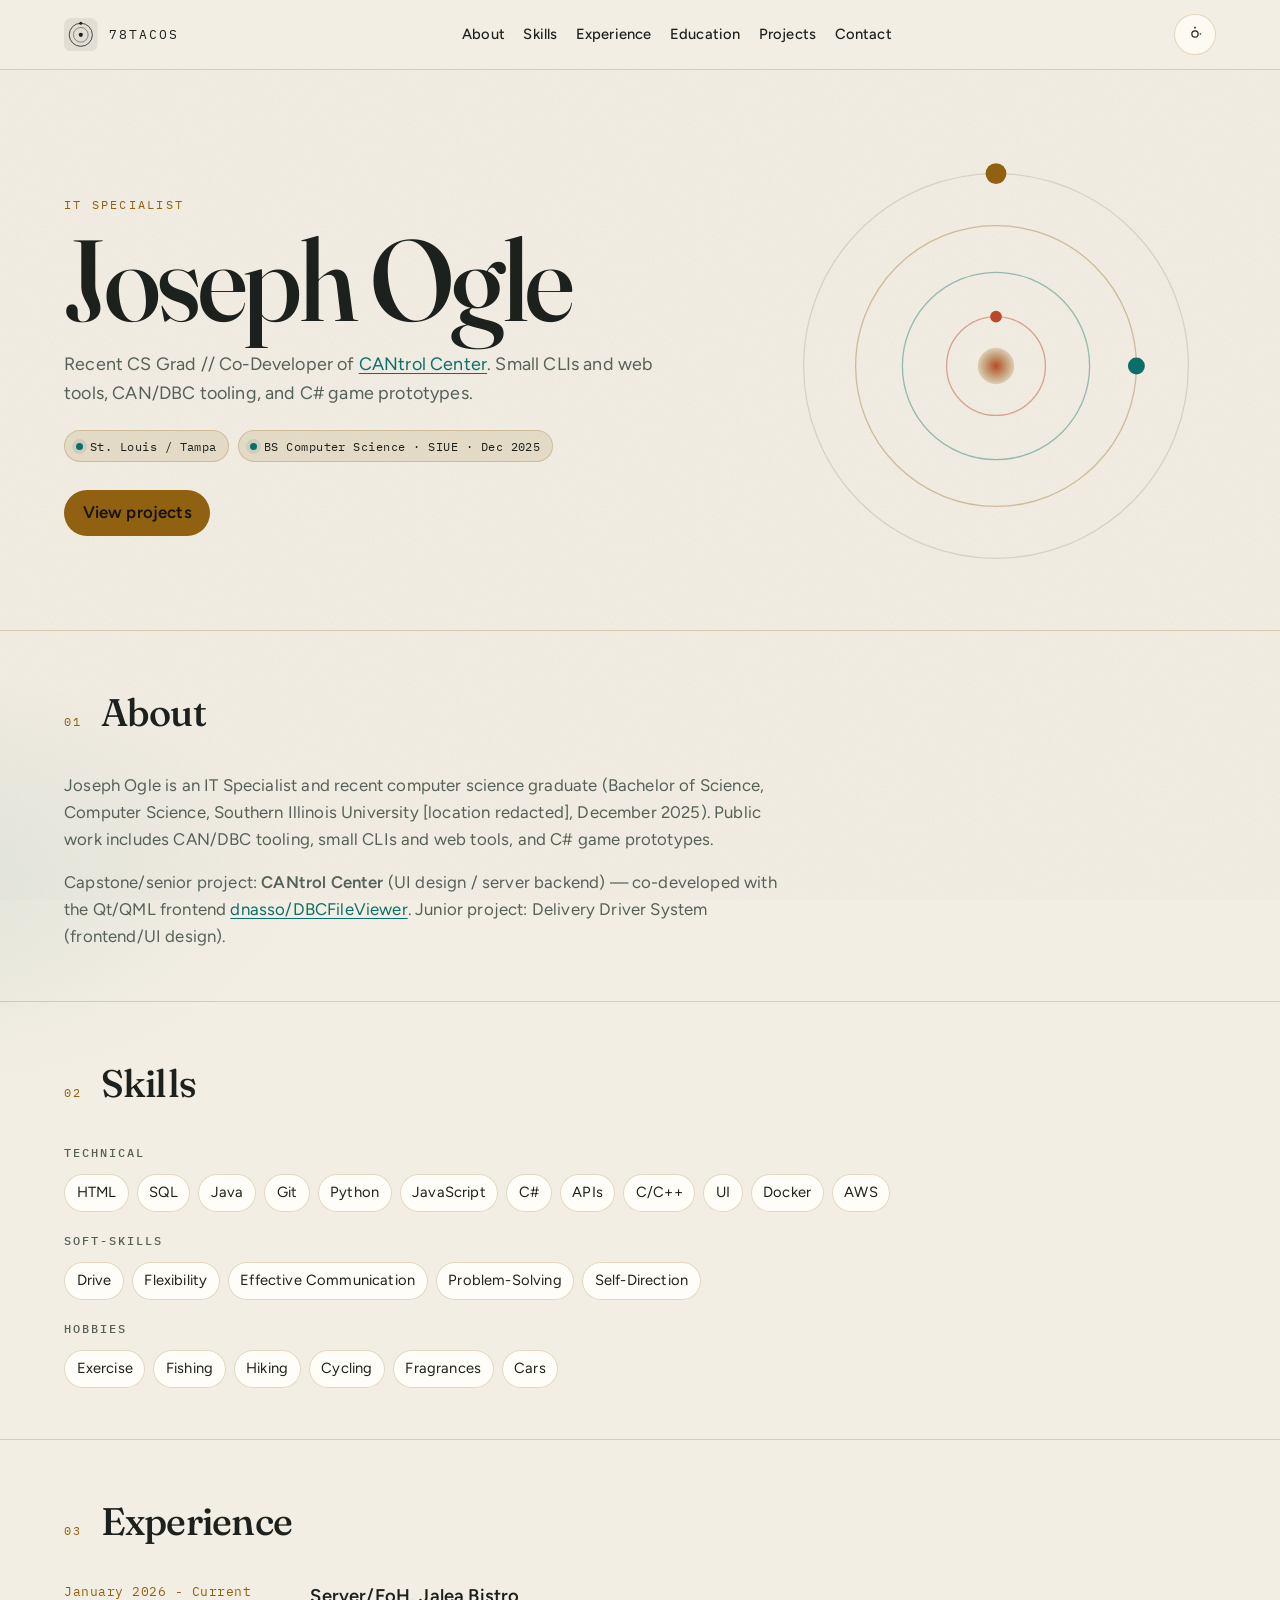
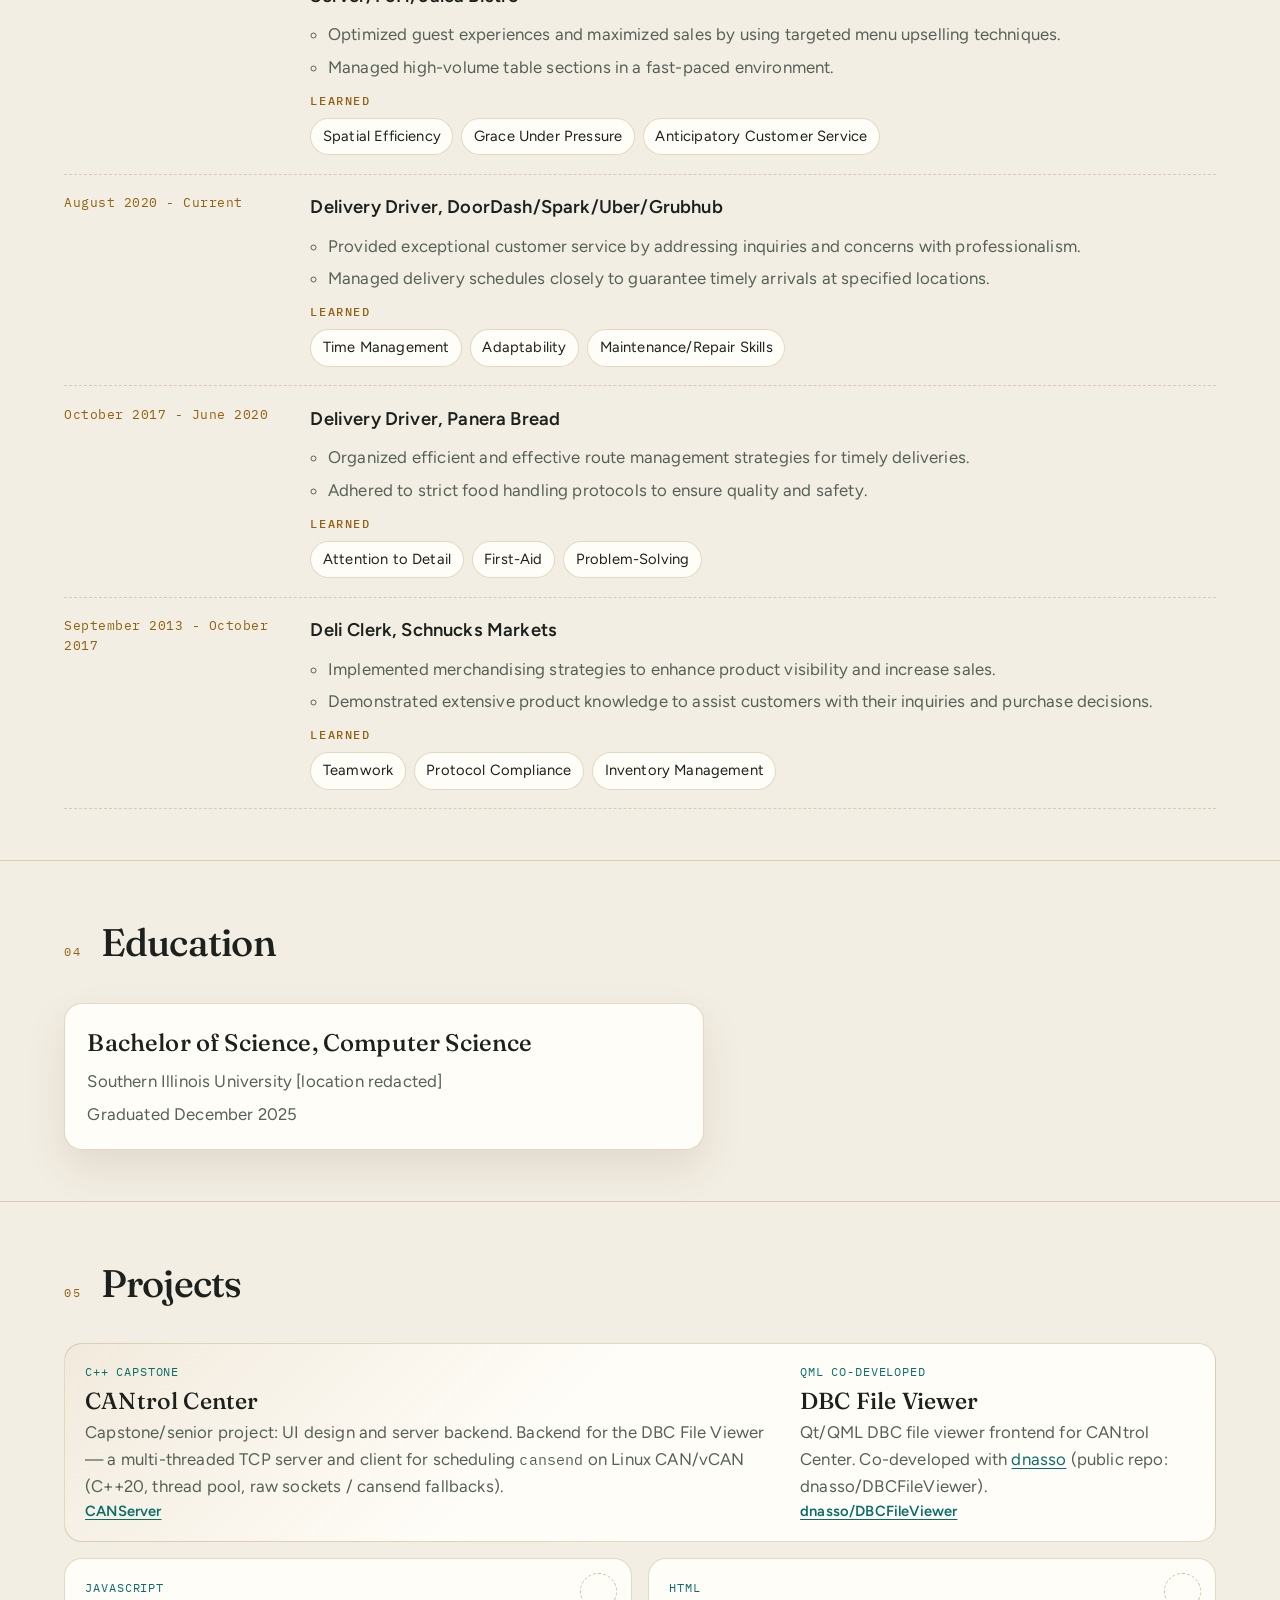
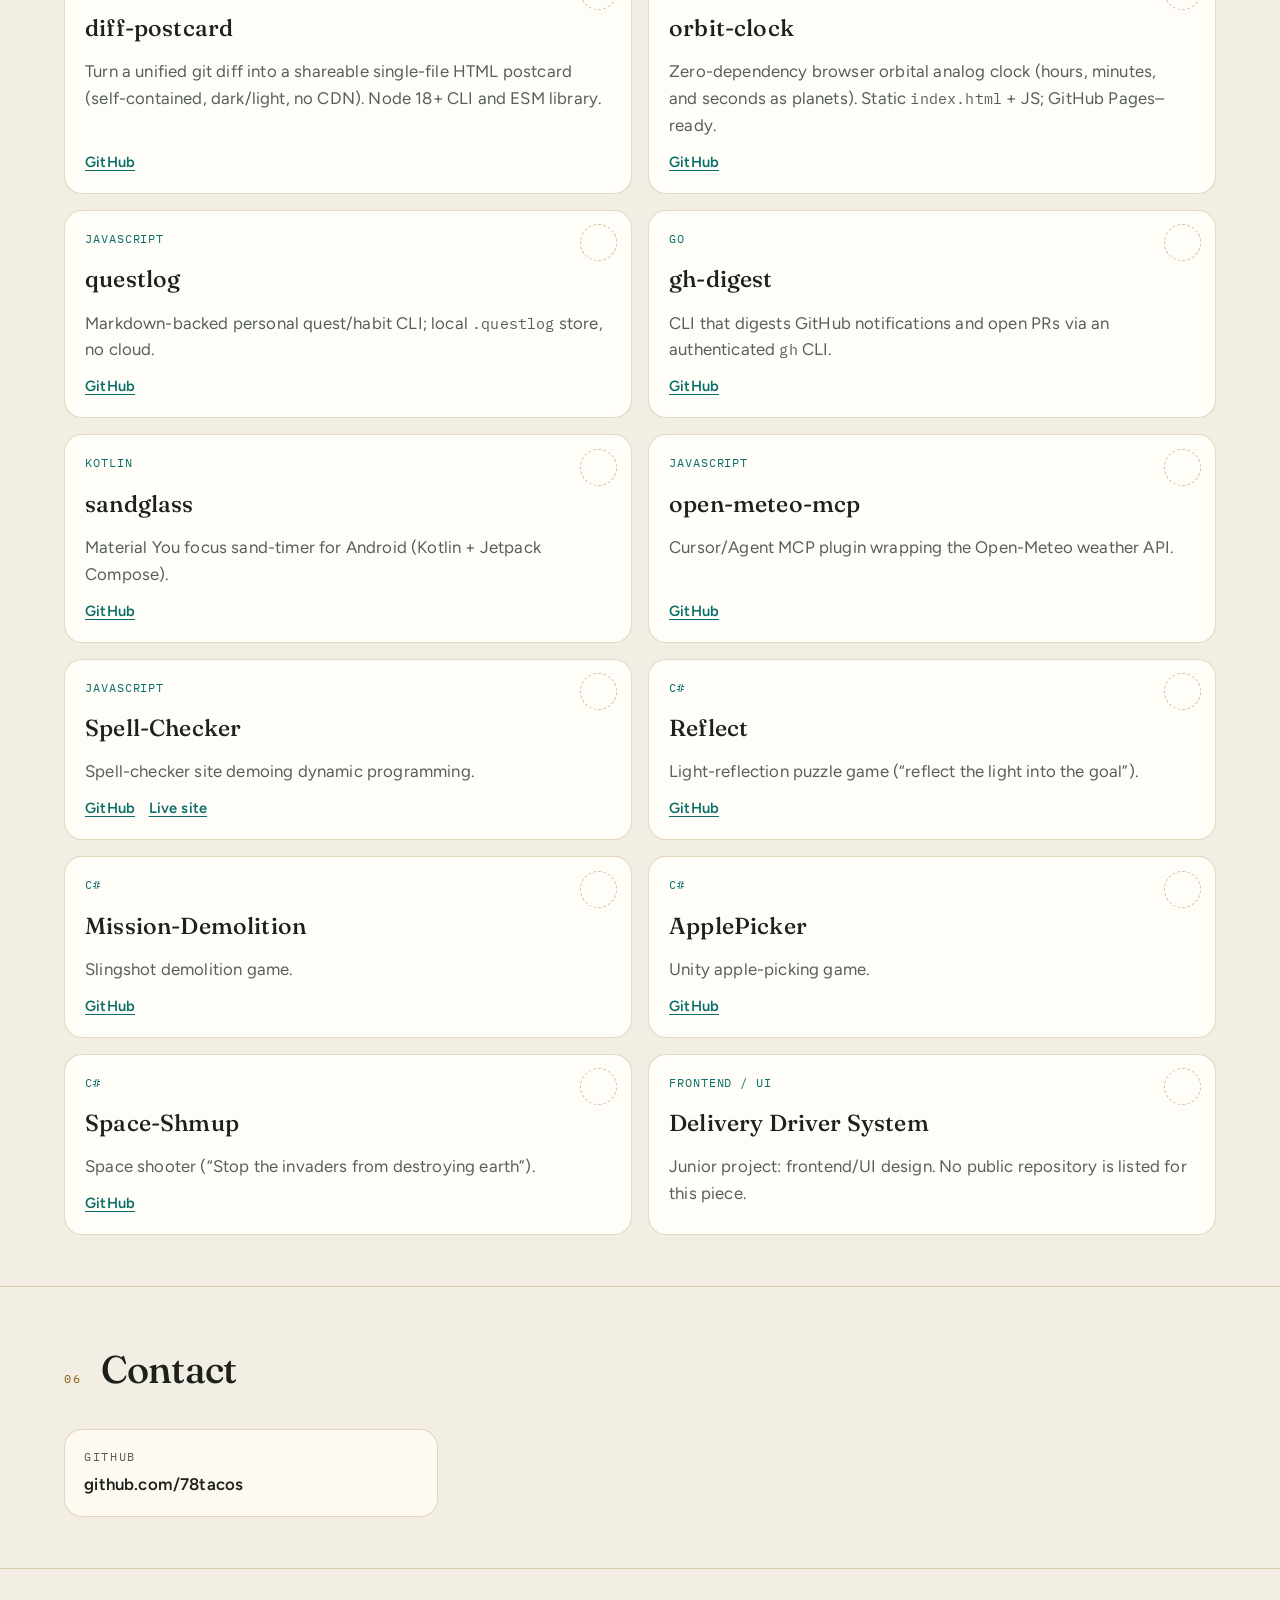
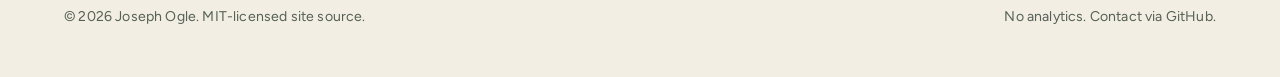
==== commit c2c924b4: "Remove remaining phone tel: link from contact section" ====
--- a/index.html
+++ b/index.html
@@ -443,11 +443,7 @@
             <h2 id="contact-title">Contact</h2>
           </div>
           <div class="contact-panel">
-<a class="contact-card" href="tel:[redacted]">
-              <span>Phone</span>
-              <strong></strong>
-            </a>
-            <a class="contact-card" href="https://github.com/78tacos" rel="noopener noreferrer">
+<a class="contact-card" href="https://github.com/78tacos" rel="noopener noreferrer">
               <span>GitHub</span>
               <strong>github.com/78tacos</strong>
             </a>
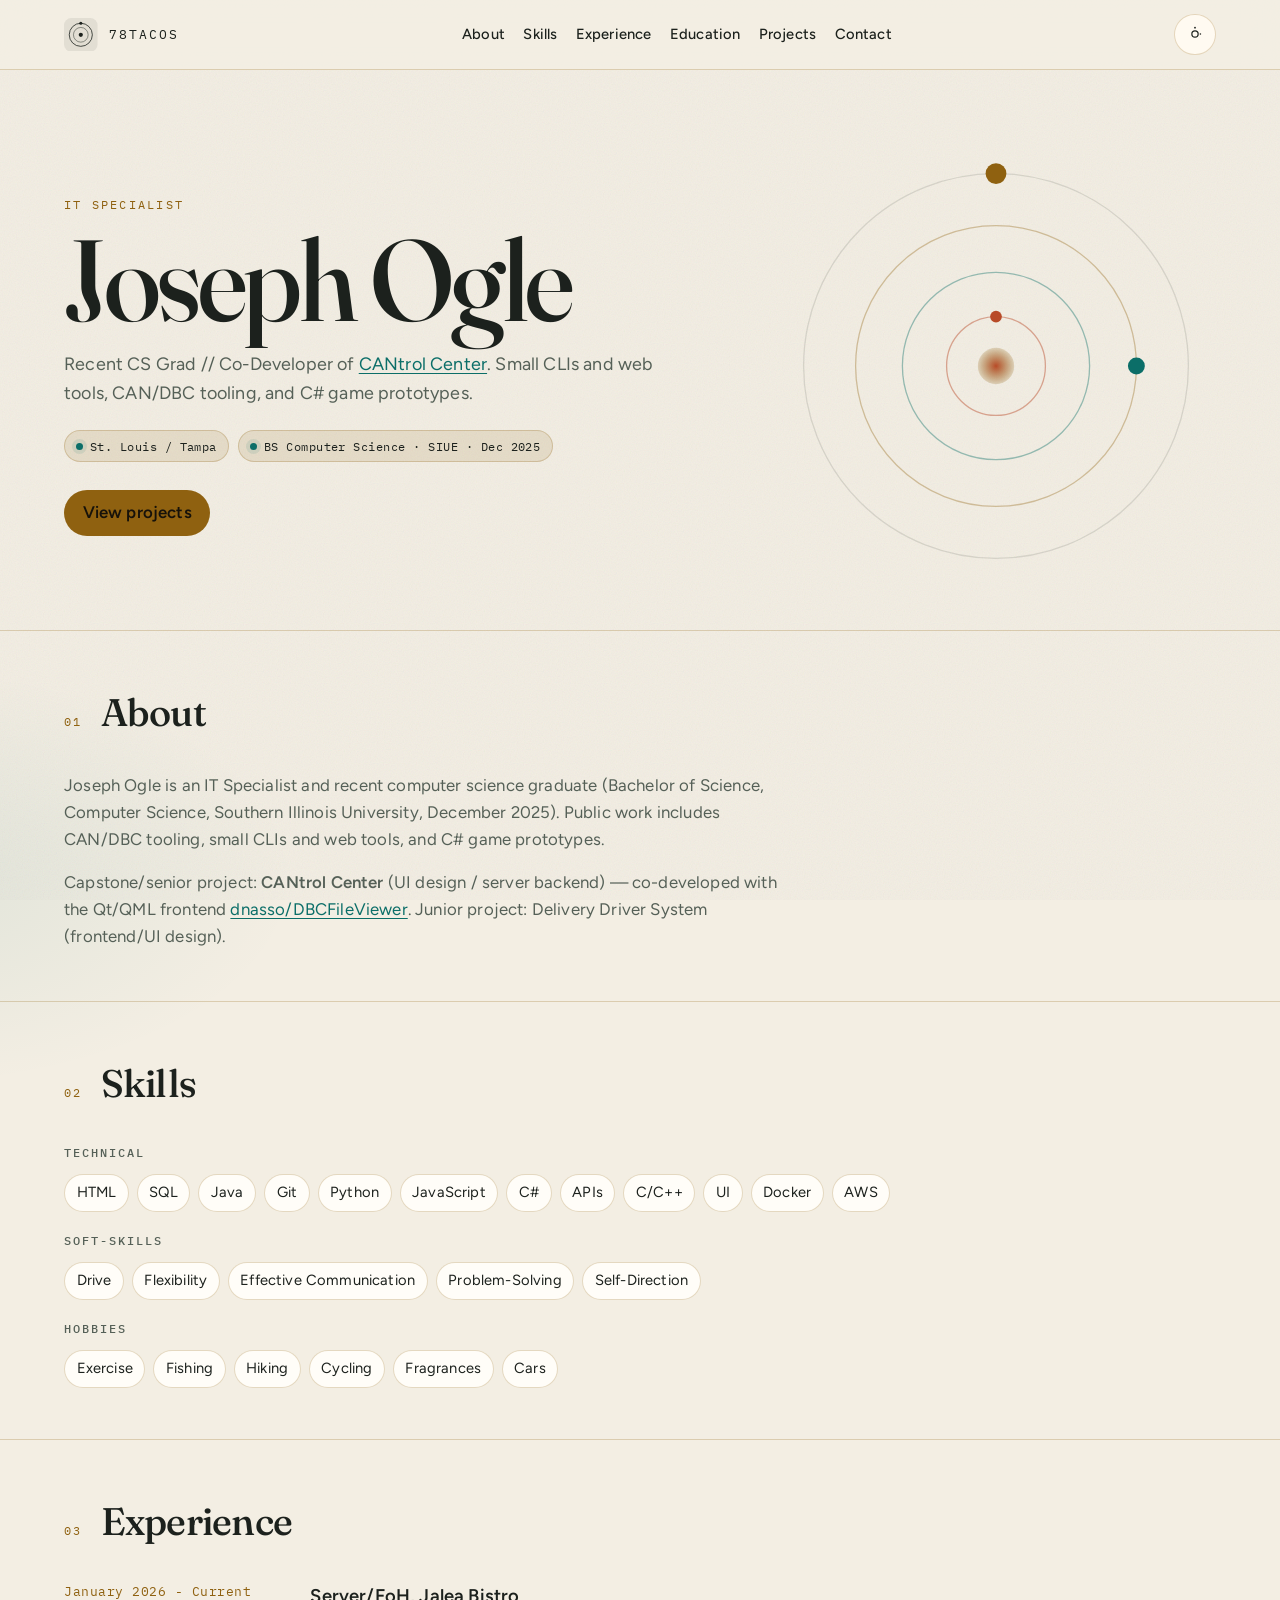
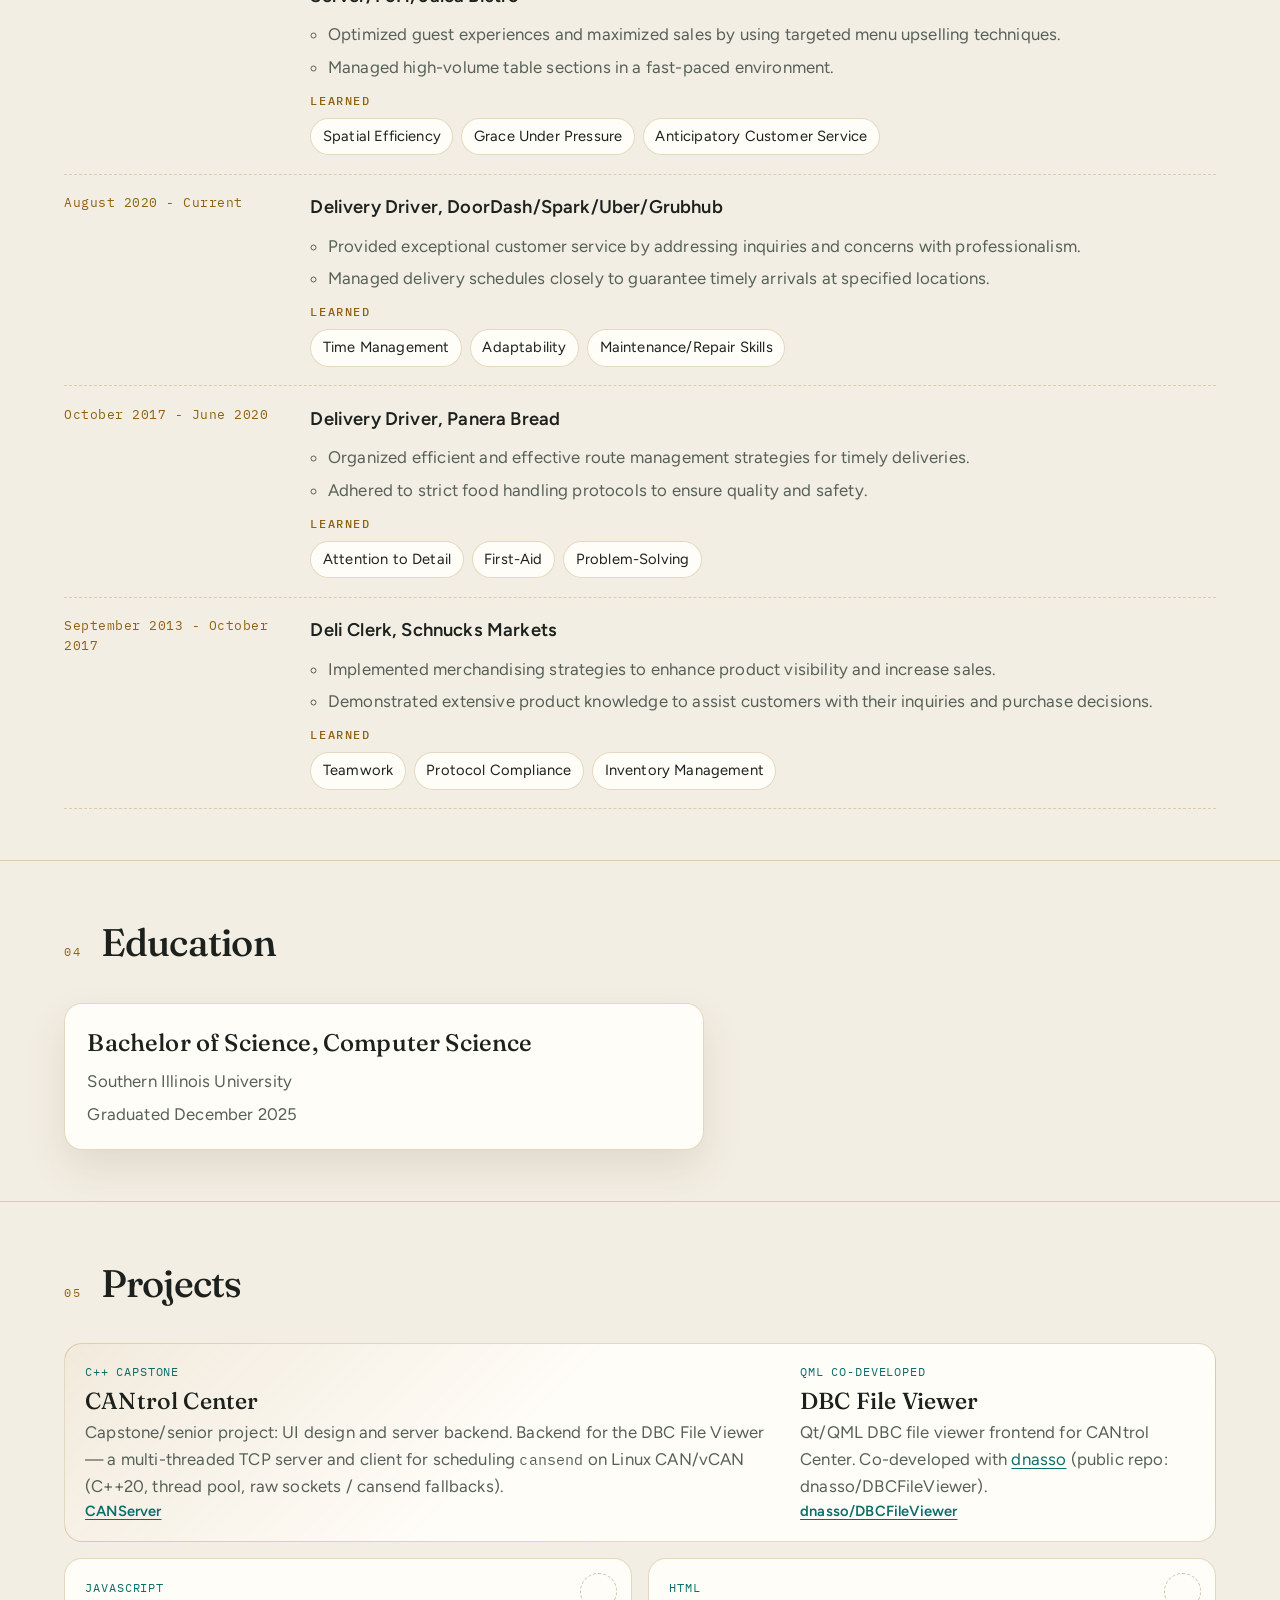
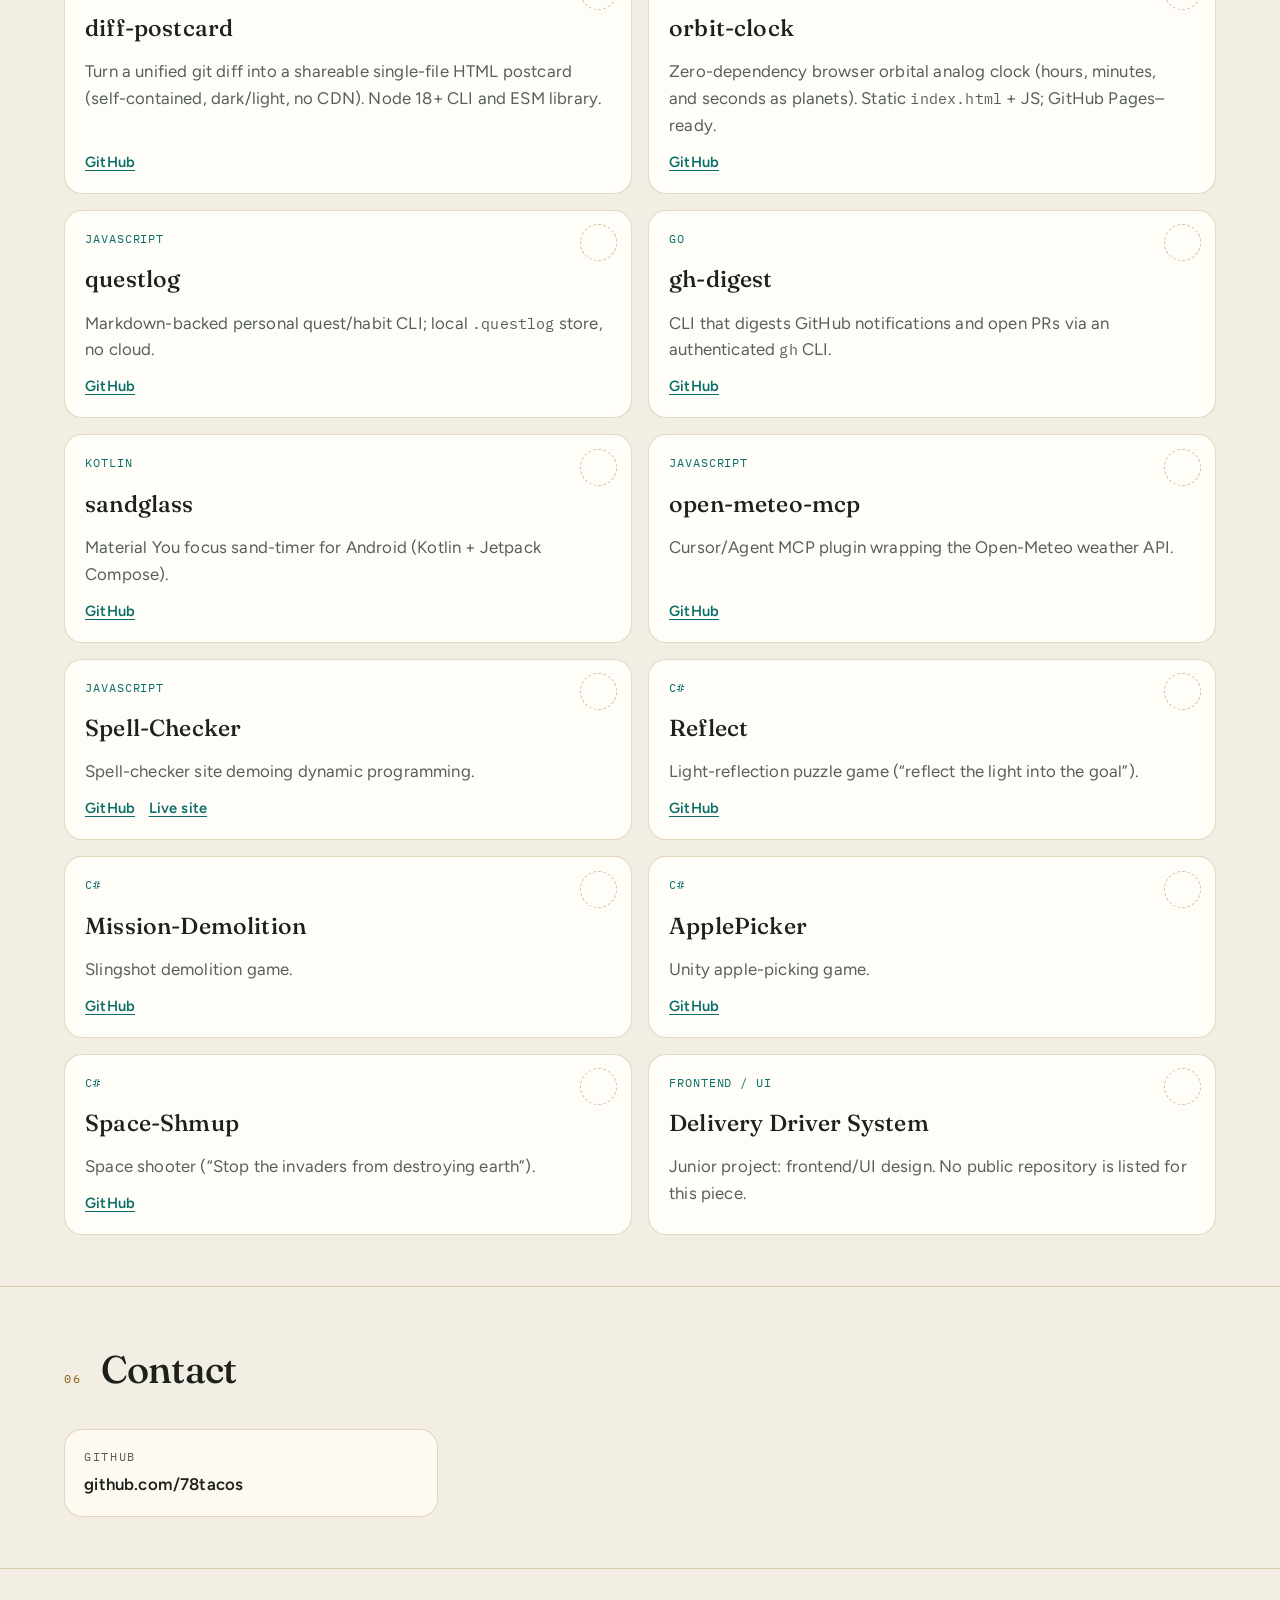
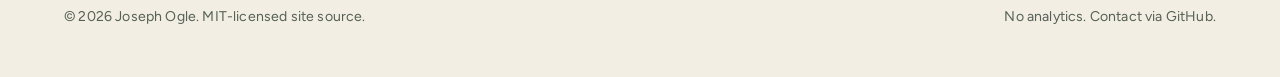
==== commit 0138c3ad: "Drop agent notes from the public site Rewrite the README as a normal project description and remove " ====
--- a/index.html
+++ b/index.html
@@ -128,7 +128,7 @@
           <div class="prose">
             <p>
               Joseph Ogle is an IT Specialist and recent computer science graduate
-              (Bachelor of Science, Computer Science, Southern Illinois University [location redacted], December 2025). Public work includes CAN/DBC tooling,
+              (Bachelor of Science, Computer Science, Southern Illinois University, December 2025). Public work includes CAN/DBC tooling,
               small CLIs and web tools, and C# game prototypes.
             </p>
             <p>
@@ -281,7 +281,7 @@
           </div>
           <article class="edu-card">
             <h3>Bachelor of Science, Computer Science</h3>
-            <p>Southern Illinois University [location redacted]</p>
+            <p>Southern Illinois University</p>
             <p>Graduated December 2025</p>
           </article>
         </div>
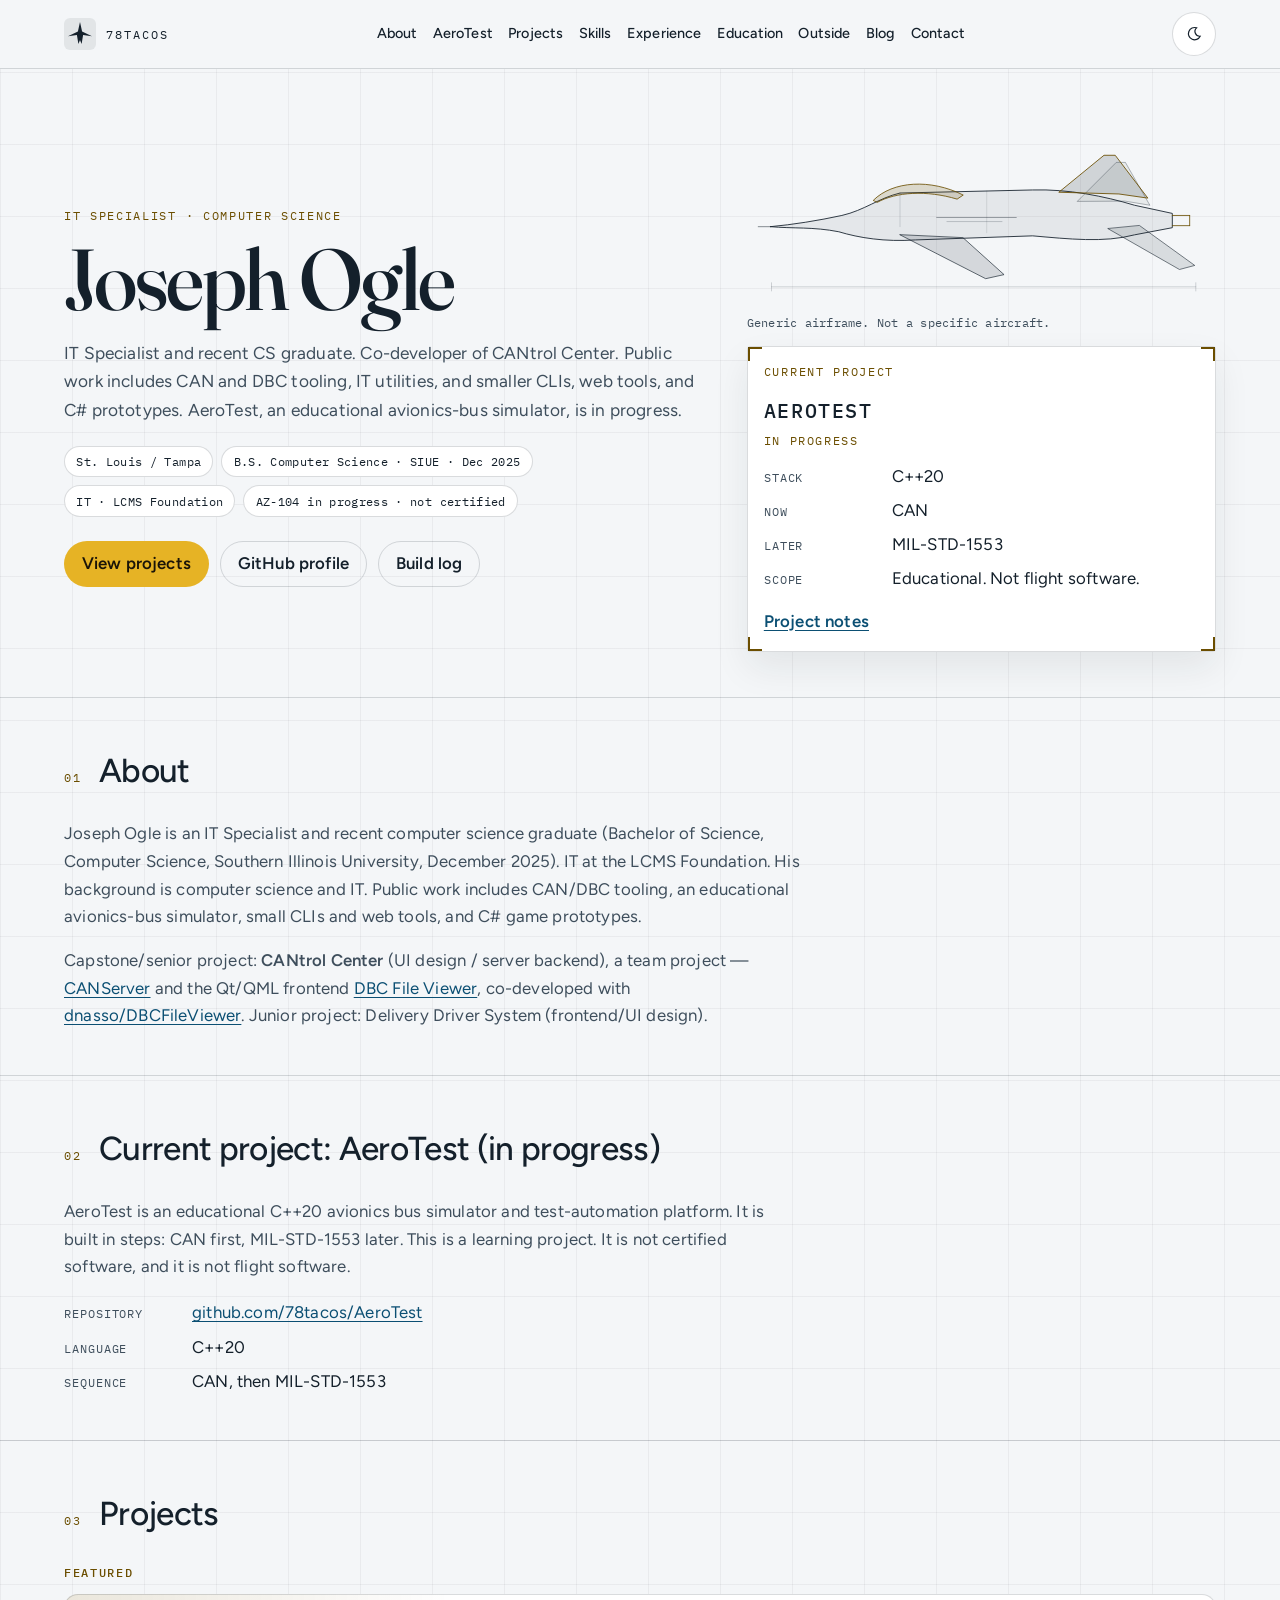
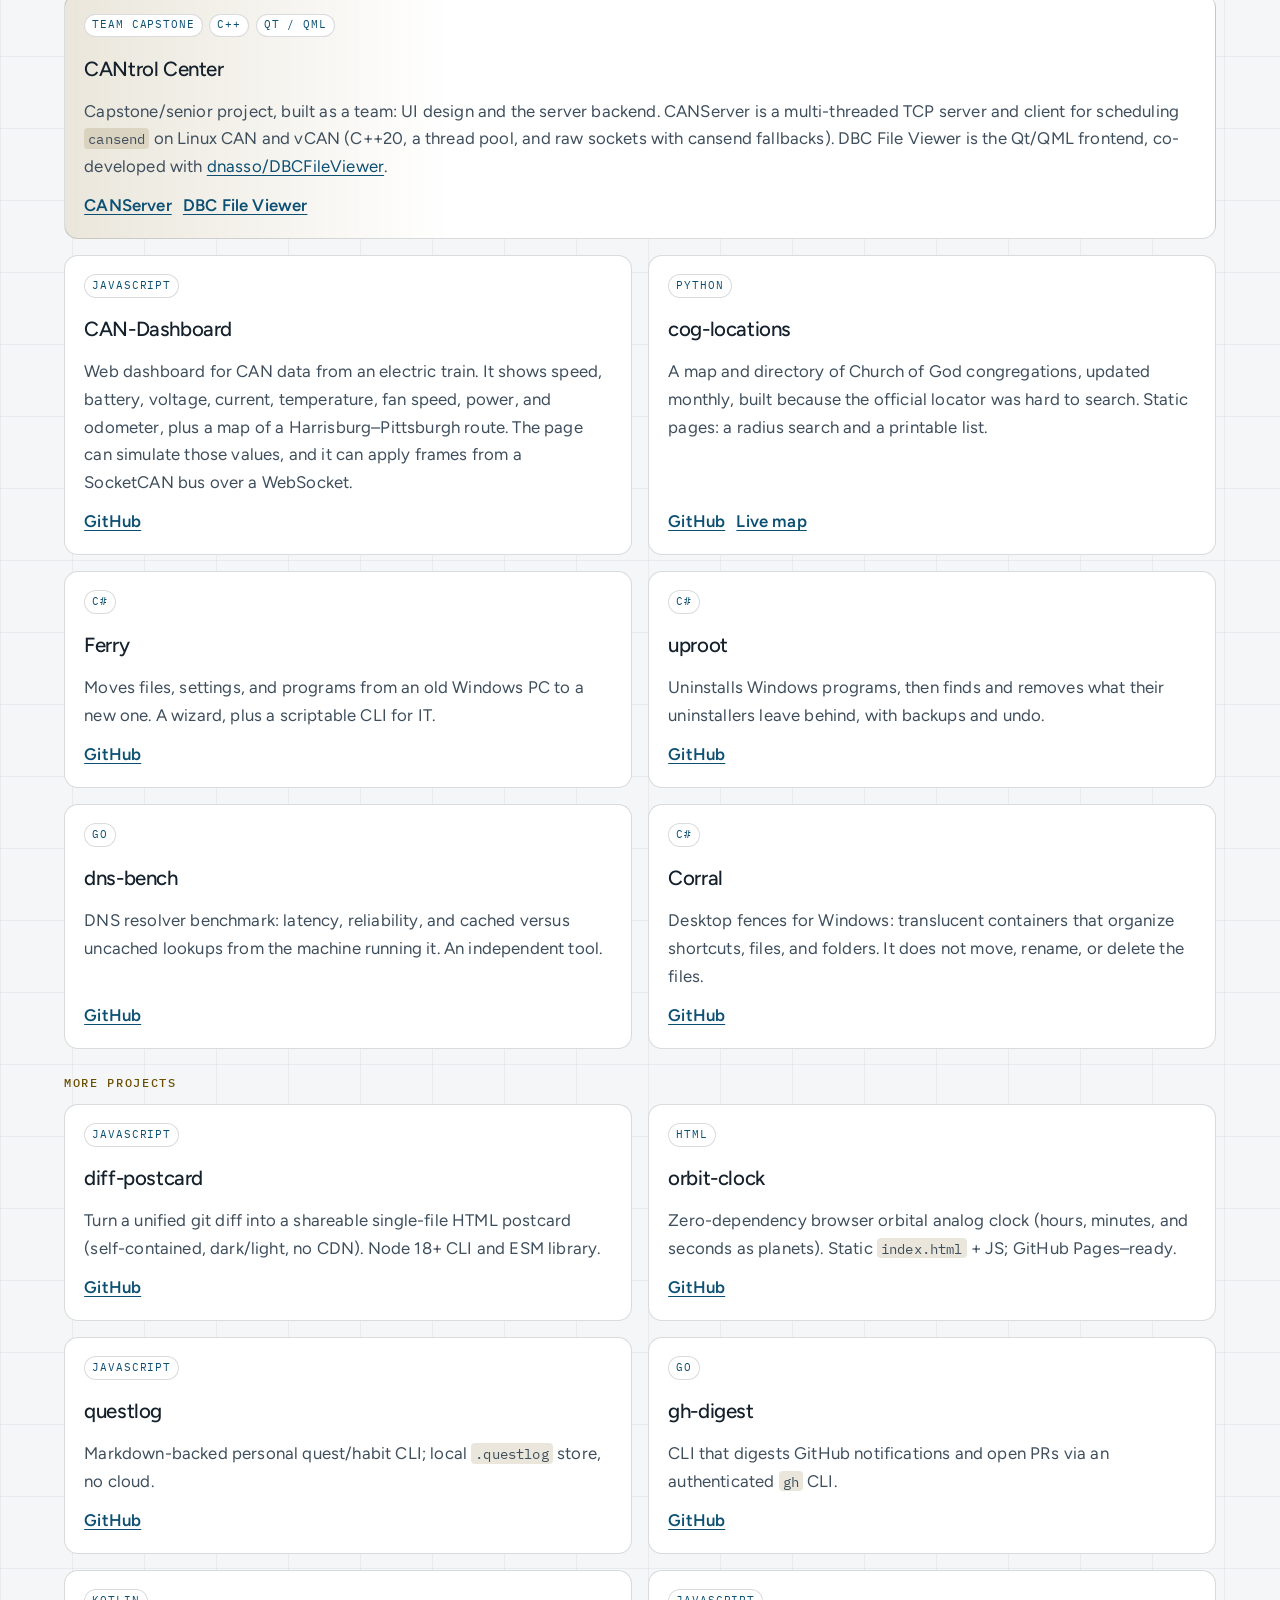
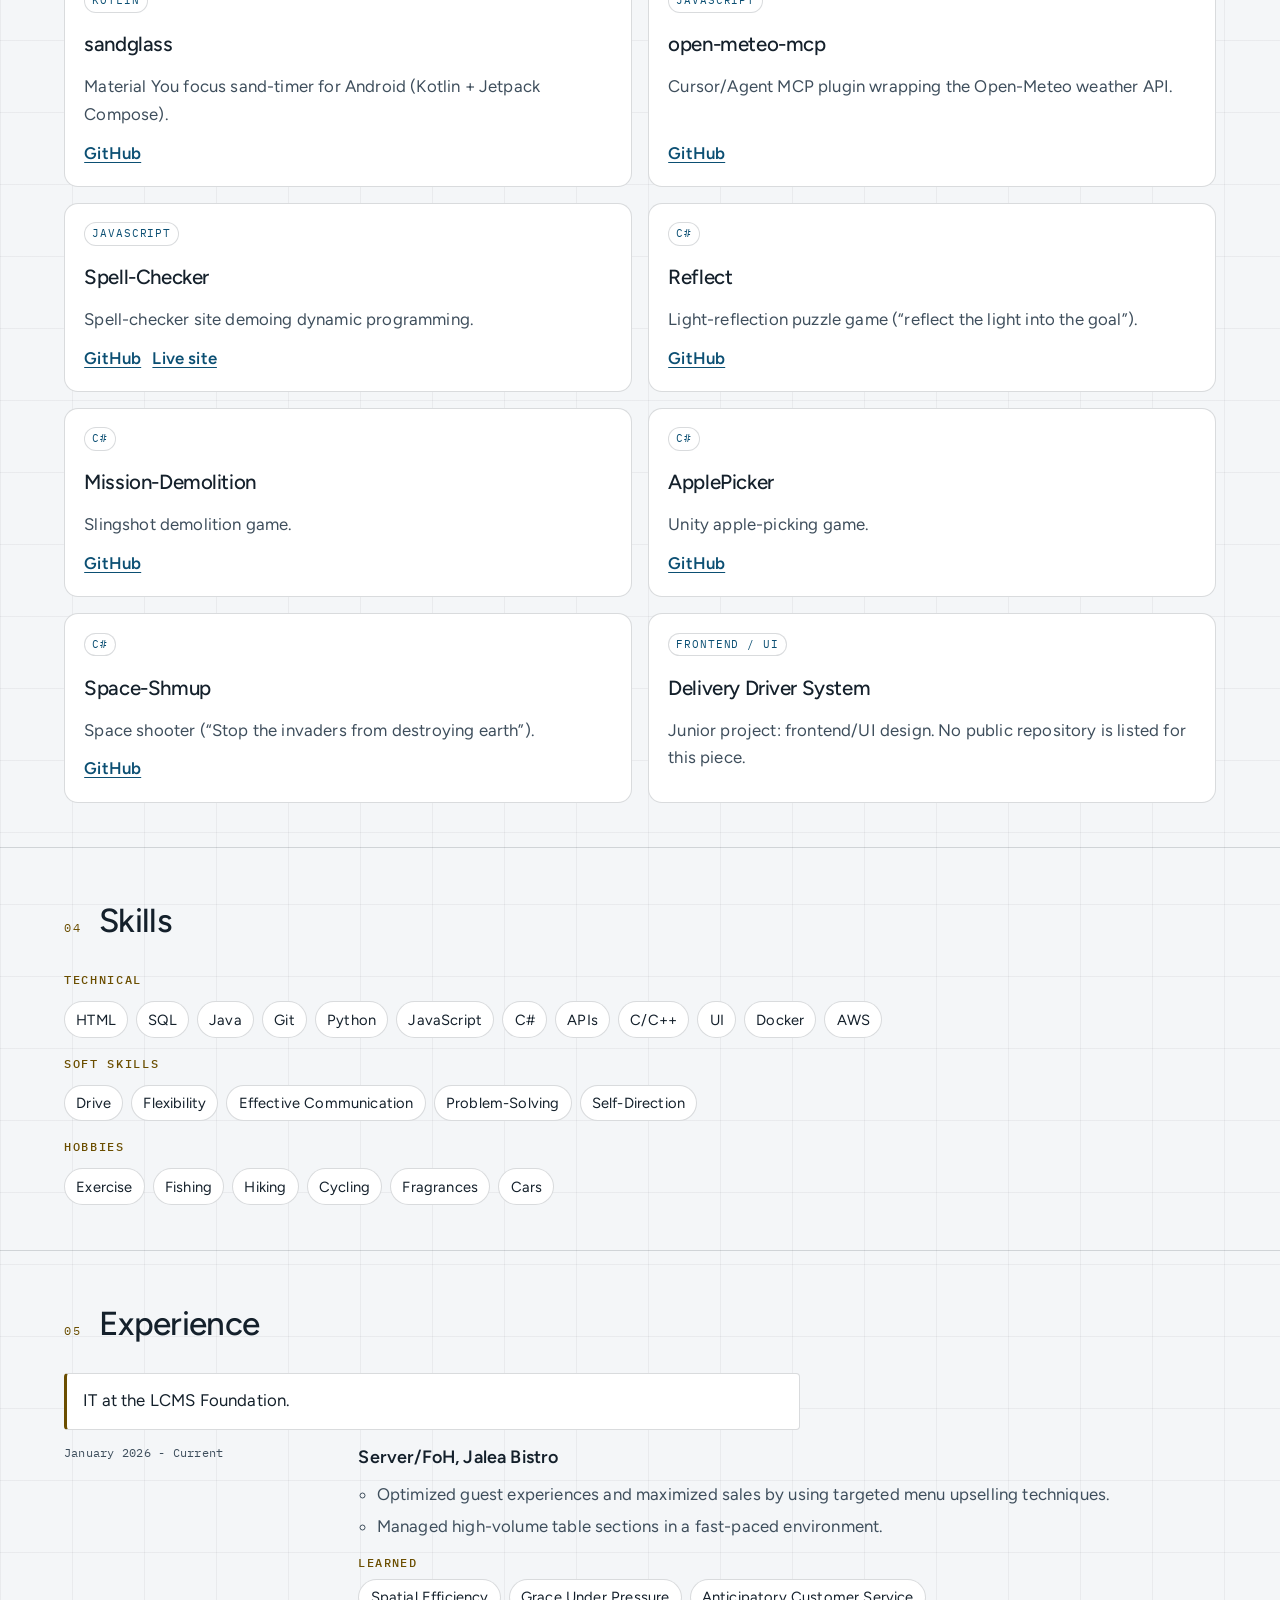
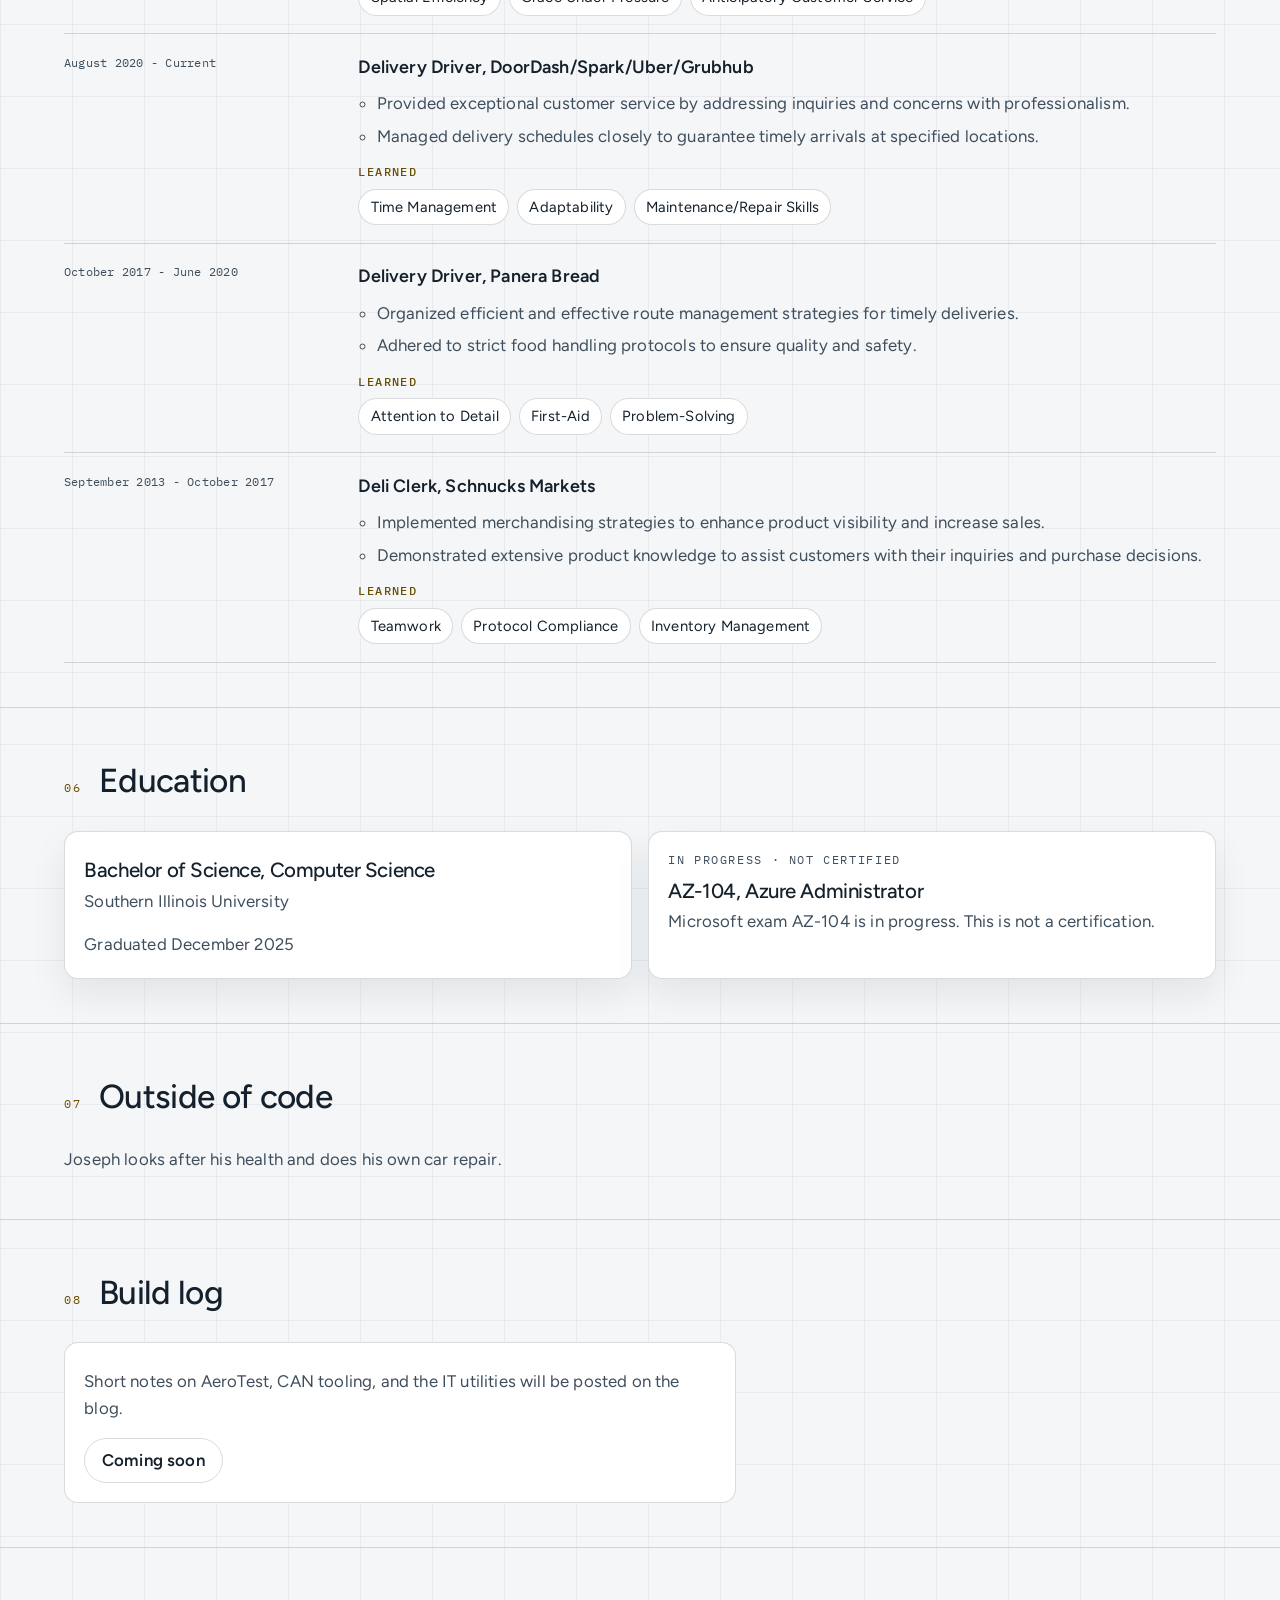
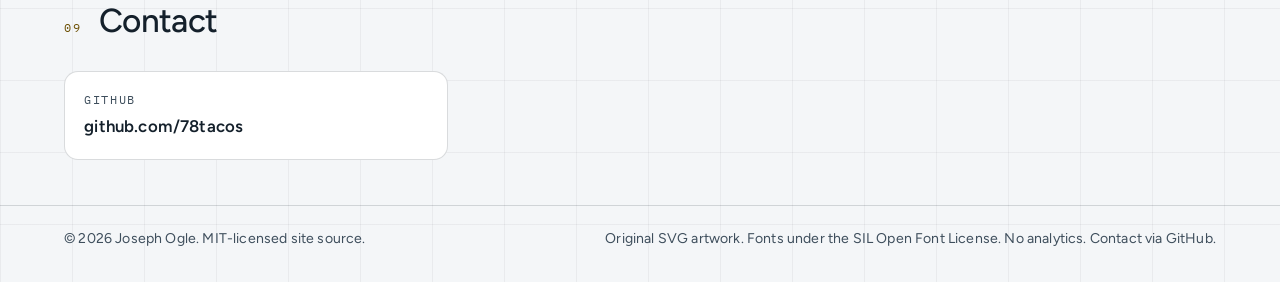
==== commit 4b99a81a: "Restyle the site as an aerospace portfolio. Keep the published resume, and add AeroTest, the feature" ====
--- a/index.html
+++ b/index.html
@@ -3,15 +3,19 @@
   <head>
     <meta charset="utf-8" />
     <meta name="viewport" content="width=device-width, initial-scale=1" />
-    <title>IT Specialist</title>
+    <title>Joseph Ogle · IT Specialist and Computer Science</title>
     <meta
       name="description"
-      content="Joseph Ogle is an IT Specialist and recent CS graduate. Co-developer of CANtrol Center. St. Louis / Tampa."
+      content="Joseph Ogle — IT specialist and SIUE CS graduate (Dec 2025). IT at the LCMS Foundation. CANtrol Center, AeroTest. AZ-104 in progress, not certified."
     />
-    <meta name="theme-color" content="#0b1014" />
+    <meta name="theme-color" content="#0e141b" />
     <link rel="icon" href="assets/img/favicon.svg" type="image/svg+xml" />
     <link rel="stylesheet" href="css/fonts.css" />
     <link rel="stylesheet" href="css/styles.css" />
+    <!--
+      Artwork is original SVG. No stock photos and no third-party marks.
+      Figtree, Fraunces, and IBM Plex Mono are SIL Open Font License.
+    -->
     <script>
       (function () {
         try {
@@ -35,28 +39,30 @@
       <div class="wrap header-inner">
         <a class="wordmark" href="#top">
           <svg class="wordmark-mark" viewBox="0 0 64 64" aria-hidden="true" focusable="false">
-            <rect width="64" height="64" rx="14" fill="currentColor" opacity="0.08" />
-            <circle cx="32" cy="32" r="22" fill="none" stroke="currentColor" stroke-width="1.5" />
-            <circle cx="32" cy="32" r="14" fill="none" stroke="currentColor" stroke-width="1.25" opacity="0.7" />
-            <circle cx="32" cy="32" r="4" fill="currentColor" />
-            <circle cx="32" cy="10" r="3" fill="currentColor" />
+            <rect width="64" height="64" rx="12" fill="currentColor" opacity="0.08" />
+            <path fill="currentColor" d="M32 8 L36.2 27 L56 36.5 L38.2 34.2 L35.2 52 L32 44 L28.8 52 L25.8 34.2 L8 36.5 L27.8 27 Z" />
           </svg>
           78tacos
         </a>
         <nav id="site-nav" class="site-nav" data-nav aria-label="Primary">
           <a href="#about">About</a>
+          <a href="#aerotest">AeroTest</a>
+          <a href="#projects">Projects</a>
           <a href="#skills">Skills</a>
           <a href="#experience">Experience</a>
           <a href="#education">Education</a>
-          <a href="#projects">Projects</a>
+          <a href="#outside">Outside</a>
+          <a href="blog/index.html">Blog</a>
           <a href="#contact">Contact</a>
         </nav>
         <div class="header-actions">
           <button class="icon-btn" type="button" data-theme-toggle aria-pressed="true" aria-label="Switch to light theme">
-            <svg width="18" height="18" viewBox="0 0 24 24" aria-hidden="true" focusable="false">
-              <circle cx="12" cy="12" r="4.2" fill="none" stroke="currentColor" stroke-width="1.6" />
-              <circle cx="12" cy="3.6" r="1.2" fill="currentColor" />
-              <circle cx="19.2" cy="12" r="1.05" fill="currentColor" />
+            <svg class="icon-sun" width="18" height="18" viewBox="0 0 24 24" aria-hidden="true" focusable="false">
+              <circle cx="12" cy="12" r="3.2" fill="none" stroke="currentColor" stroke-width="1.6" />
+              <path fill="none" stroke="currentColor" stroke-width="1.6" stroke-linecap="round" d="M12 3.5v2.2M12 18.3v2.2M3.5 12h2.2M18.3 12h2.2M6 6l1.6 1.6M16.4 16.4 18 18M18 6l-1.6 1.6M7.6 16.4 6 18" />
+            </svg>
+            <svg class="icon-moon" width="18" height="18" viewBox="0 0 24 24" aria-hidden="true" focusable="false">
+              <path fill="none" stroke="currentColor" stroke-width="1.6" d="M15.5 3.8A8.2 8.2 0 1 0 20.2 15 6.4 6.4 0 0 1 15.5 3.8z" />
             </svg>
           </button>
           <button
@@ -78,44 +84,80 @@
     <main id="main">
       <section class="wrap hero" id="top" aria-labelledby="name">
         <div>
-          <p class="kicker">IT Specialist</p>
+          <p class="kicker">IT Specialist · Computer Science</p>
           <h1 id="name">Joseph Ogle</h1>
           <p class="lede">
-            Recent CS Grad // Co-Developer of
-            <a href="https://github.com/78tacos/CANServer" rel="noopener noreferrer">CANtrol Center</a>.
-            Small CLIs and web tools, CAN/DBC tooling, and C# game prototypes.
+            IT Specialist and recent CS graduate. Co-developer of CANtrol Center.
+            Public work includes CAN and DBC tooling, IT utilities, and smaller CLIs, web tools, and C# prototypes.
+            AeroTest, an educational avionics-bus simulator, is in progress.
           </p>
           <div class="hero-meta">
             <span class="chip">St. Louis / Tampa</span>
-            <span class="chip">BS Computer Science · SIUE · Dec 2025</span>
+            <span class="chip">B.S. Computer Science · SIUE · Dec 2025</span>
+            <span class="chip">IT · LCMS Foundation</span>
+            <span class="chip">AZ-104 in progress · not certified</span>
           </div>
           <div class="hero-actions">
             <a class="btn btn-primary" href="#projects">View projects</a>
-</div>
-        </div>
-        <div class="orbit" aria-hidden="true">
-          <svg viewBox="0 0 320 320">
-            <defs>
-              <radialGradient id="sun" cx="50%" cy="50%" r="50%">
-                <stop offset="0%" stop-color="var(--ember)" />
-                <stop offset="100%" stop-color="var(--gold)" stop-opacity="0.2" />
-              </radialGradient>
-            </defs>
-            <circle cx="160" cy="160" r="148" fill="none" stroke="currentColor" stroke-opacity="0.12" />
-            <circle cx="160" cy="160" r="108" fill="none" stroke="var(--gold)" stroke-opacity="0.35" />
-            <circle cx="160" cy="160" r="72" fill="none" stroke="var(--teal)" stroke-opacity="0.4" />
-            <circle cx="160" cy="160" r="38" fill="none" stroke="var(--ember)" stroke-opacity="0.45" />
-            <circle cx="160" cy="160" r="14" fill="url(#sun)" />
-            <g class="orbit-spin">
-              <circle cx="160" cy="12" r="8" fill="var(--gold)" />
-            </g>
-            <g class="orbit-spin-mid">
-              <circle cx="268" cy="160" r="6.5" fill="var(--teal)" />
-            </g>
-            <g class="orbit-spin-inner">
-              <circle cx="160" cy="122" r="4.5" fill="var(--ember)" />
-            </g>
-          </svg>
+            <a class="btn btn-ghost" href="https://github.com/78tacos" rel="me noopener noreferrer">GitHub profile</a>
+            <a class="btn btn-ghost" href="blog/index.html">Build log</a>
+          </div>
+        </div>
+        <div class="hero-aside">
+          <figure class="jet">
+            <svg viewBox="0 0 920 320" aria-hidden="true" focusable="false">
+              <!-- Original schematic. Not a specific aircraft, logo, or photograph. -->
+              <g fill="none" stroke-linejoin="round" stroke-linecap="round">
+                <path d="M48 286 H880" stroke="currentColor" stroke-opacity="0.35" />
+                <path d="M48 278 V294 M880 278 V294" stroke="currentColor" stroke-opacity="0.35" />
+                <path d="M300 184 L468 270 L504 262 L424 190 Z" fill="currentColor" fill-opacity="0.14" stroke="currentColor" stroke-opacity="0.85" stroke-width="1.5" />
+                <path d="M708 172 L848 252 L878 244 L770 166 Z" fill="currentColor" fill-opacity="0.12" stroke="currentColor" stroke-opacity="0.75" stroke-width="1.5" />
+                <path d="M648 118 L724 42 L742 42 L790 126 L742 118 Z" fill="currentColor" fill-opacity="0.06" stroke="currentColor" stroke-opacity="0.45" stroke-width="1.4" />
+                <path
+                  d="M46 168 C90 164 140 156 186 146 C230 136 258 112 300 102 L560 96 C630 94 700 108 760 126 L834 142 L834 170 L760 184 C700 200 630 192 560 186 L330 194 C270 198 220 190 180 178 C130 168 90 172 46 168 Z"
+                  fill="currentColor"
+                  fill-opacity="0.07"
+                  stroke="currentColor"
+                  stroke-width="1.7"
+                />
+                <path d="M612 100 L700 28 L722 28 L786 112 L730 104 Z" fill="currentColor" fill-opacity="0.16" stroke="var(--amber)" stroke-width="1.7" />
+                <path d="M248 116 C286 78 360 74 424 106 L412 114 C352 96 292 100 256 120 Z" fill="var(--amber)" fill-opacity="0.18" stroke="var(--amber)" stroke-width="1.6" />
+                <path d="M372 150 H528" stroke="currentColor" stroke-opacity="0.55" stroke-width="1.4" />
+                <path d="M392 158 H500" stroke="currentColor" stroke-opacity="0.35" stroke-width="1.2" />
+                <path d="M300 102 V168" stroke="currentColor" stroke-opacity="0.28" />
+                <path d="M470 98 V180" stroke="currentColor" stroke-opacity="0.22" />
+                <path d="M834 146 H868 M834 166 H868 M868 146 V166" stroke="var(--amber)" stroke-width="1.6" />
+                <path d="M46 168 H22" stroke="currentColor" stroke-opacity="0.7" stroke-width="1.4" />
+              </g>
+            </svg>
+            <figcaption class="caption">Generic airframe. Not a specific aircraft.</figcaption>
+          </figure>
+          <div class="plate">
+            <p class="kicker">Current project</p>
+            <p class="plate-title">AEROTEST</p>
+            <p class="flag">In progress</p>
+            <dl class="specs">
+              <div>
+                <dt>Stack</dt>
+                <dd>C++20</dd>
+              </div>
+              <div>
+                <dt>Now</dt>
+                <dd>CAN</dd>
+              </div>
+              <div>
+                <dt>Later</dt>
+                <dd>MIL-STD-1553</dd>
+              </div>
+              <div>
+                <dt>Scope</dt>
+                <dd>Educational. Not flight software.</dd>
+              </div>
+            </dl>
+            <div class="card-links">
+              <a href="#aerotest">Project notes</a>
+            </div>
+          </div>
         </div>
       </section>
 
@@ -128,12 +170,18 @@
           <div class="prose">
             <p>
               Joseph Ogle is an IT Specialist and recent computer science graduate
-              (Bachelor of Science, Computer Science, Southern Illinois University, December 2025). Public work includes CAN/DBC tooling,
+              (Bachelor of Science, Computer Science, Southern Illinois University, December 2025).
+              IT at the LCMS Foundation. His background is computer science and IT.
+              Public work includes CAN/DBC tooling, an educational avionics-bus simulator,
               small CLIs and web tools, and C# game prototypes.
             </p>
             <p>
-              Capstone/senior project: <strong>CANtrol Center</strong> (UI design / server backend)
-              — co-developed with the Qt/QML frontend
+              Capstone/senior project: <strong>CANtrol Center</strong> (UI design / server backend),
+              a team project —
+              <a href="https://github.com/78tacos/CANServer" rel="noopener noreferrer">CANServer</a>
+              and the Qt/QML frontend
+              <a href="https://github.com/78tacos/DBCFileViewer" rel="noopener noreferrer">DBC File Viewer</a>,
+              co-developed with
               <a href="https://github.com/dnasso/DBCFileViewer" rel="noopener noreferrer">dnasso/DBCFileViewer</a>.
               Junior project: Delivery Driver System (frontend/UI design).
             </p>
@@ -141,10 +189,242 @@
         </div>
       </section>
 
+      <section class="section" id="aerotest" aria-labelledby="aerotest-title">
+        <div class="wrap">
+          <div class="section-head">
+            <span class="idx">02</span>
+            <h2 id="aerotest-title">Current project: AeroTest (in progress)</h2>
+          </div>
+          <div class="prose">
+            <p>
+              AeroTest is an educational C++20 avionics bus simulator and test-automation platform.
+              It is built in steps: CAN first, MIL-STD-1553 later.
+              This is a learning project. It is not certified software, and it is not flight software.
+            </p>
+          </div>
+          <dl class="specs">
+            <div>
+              <dt>Repository</dt>
+              <dd><a href="https://github.com/78tacos/AeroTest" rel="noopener noreferrer">github.com/78tacos/AeroTest</a></dd>
+            </div>
+            <div>
+              <dt>Language</dt>
+              <dd>C++20</dd>
+            </div>
+            <div>
+              <dt>Sequence</dt>
+              <dd>CAN, then MIL-STD-1553</dd>
+            </div>
+          </dl>
+        </div>
+      </section>
+
+      <section class="section" id="projects" aria-labelledby="projects-title">
+        <div class="wrap">
+          <div class="section-head">
+            <span class="idx">03</span>
+            <h2 id="projects-title">Projects</h2>
+          </div>
+          <p class="group-label">Featured</p>
+          <div class="project-grid">
+            <article class="card featured">
+              <div class="card-top">
+                <span class="lang">Team capstone</span>
+                <span class="lang">C++</span>
+                <span class="lang">Qt / QML</span>
+              </div>
+              <h3>CANtrol Center</h3>
+              <p>
+                Capstone/senior project, built as a team: UI design and the server backend.
+                CANServer is a multi-threaded TCP server and client for scheduling
+                <code>cansend</code> on Linux CAN and vCAN (C++20, a thread pool, and raw sockets
+                with cansend fallbacks). DBC File Viewer is the Qt/QML frontend, co-developed with
+                <a href="https://github.com/dnasso/DBCFileViewer" rel="noopener noreferrer">dnasso/DBCFileViewer</a>.
+              </p>
+              <div class="card-links">
+                <a href="https://github.com/78tacos/CANServer" rel="noopener noreferrer">CANServer</a>
+                <a href="https://github.com/78tacos/DBCFileViewer" rel="noopener noreferrer">DBC File Viewer</a>
+              </div>
+            </article>
+
+            <article class="card">
+              <div class="card-top"><span class="lang">JavaScript</span></div>
+              <h3>CAN-Dashboard</h3>
+              <p>
+                Web dashboard for CAN data from an electric train. It shows speed, battery, voltage,
+                current, temperature, fan speed, power, and odometer, plus a map of a Harrisburg–Pittsburgh route.
+                The page can simulate those values, and it can apply frames from a SocketCAN bus over a WebSocket.
+              </p>
+              <div class="card-links">
+                <a href="https://github.com/78tacos/CAN-Dashboard" rel="noopener noreferrer">GitHub</a>
+              </div>
+            </article>
+
+            <article class="card">
+              <div class="card-top"><span class="lang">Python</span></div>
+              <h3>cog-locations</h3>
+              <p>
+                A map and directory of Church of God congregations, updated monthly, built because the
+                official locator was hard to search. Static pages: a radius search and a printable list.
+              </p>
+              <div class="card-links">
+                <a href="https://github.com/78tacos/cog-locations" rel="noopener noreferrer">GitHub</a>
+                <a href="https://78tacos.github.io/cog-locations/" rel="noopener noreferrer">Live map</a>
+              </div>
+            </article>
+
+            <article class="card">
+              <div class="card-top"><span class="lang">C#</span></div>
+              <h3>Ferry</h3>
+              <p>Moves files, settings, and programs from an old Windows PC to a new one. A wizard, plus a scriptable CLI for IT.</p>
+              <div class="card-links">
+                <a href="https://github.com/78tacos/Ferry" rel="noopener noreferrer">GitHub</a>
+              </div>
+            </article>
+
+            <article class="card">
+              <div class="card-top"><span class="lang">C#</span></div>
+              <h3>uproot</h3>
+              <p>Uninstalls Windows programs, then finds and removes what their uninstallers leave behind, with backups and undo.</p>
+              <div class="card-links">
+                <a href="https://github.com/78tacos/uproot" rel="noopener noreferrer">GitHub</a>
+              </div>
+            </article>
+
+            <article class="card">
+              <div class="card-top"><span class="lang">Go</span></div>
+              <h3>dns-bench</h3>
+              <p>DNS resolver benchmark: latency, reliability, and cached versus uncached lookups from the machine running it. An independent tool.</p>
+              <div class="card-links">
+                <a href="https://github.com/78tacos/dns-bench" rel="noopener noreferrer">GitHub</a>
+              </div>
+            </article>
+
+            <article class="card">
+              <div class="card-top"><span class="lang">C#</span></div>
+              <h3>Corral</h3>
+              <p>Desktop fences for Windows: translucent containers that organize shortcuts, files, and folders. It does not move, rename, or delete the files.</p>
+              <div class="card-links">
+                <a href="https://github.com/78tacos/Corral" rel="noopener noreferrer">GitHub</a>
+              </div>
+            </article>
+          </div>
+
+          <p class="group-label">More projects</p>
+          <div class="project-grid">
+            <article class="card">
+              <div class="card-top"><span class="lang">JavaScript</span></div>
+              <h3>diff-postcard</h3>
+              <p>Turn a unified git diff into a shareable single-file HTML postcard (self-contained, dark/light, no CDN). Node 18+ CLI and ESM library.</p>
+              <div class="card-links">
+                <a href="https://github.com/78tacos/diff-postcard" rel="noopener noreferrer">GitHub</a>
+              </div>
+            </article>
+
+            <article class="card">
+              <div class="card-top"><span class="lang">HTML</span></div>
+              <h3>orbit-clock</h3>
+              <p>Zero-dependency browser orbital analog clock (hours, minutes, and seconds as planets). Static <code>index.html</code> + JS; GitHub Pages–ready.</p>
+              <div class="card-links">
+                <a href="https://github.com/78tacos/orbit-clock" rel="noopener noreferrer">GitHub</a>
+              </div>
+            </article>
+
+            <article class="card">
+              <div class="card-top"><span class="lang">JavaScript</span></div>
+              <h3>questlog</h3>
+              <p>Markdown-backed personal quest/habit CLI; local <code>.questlog</code> store, no cloud.</p>
+              <div class="card-links">
+                <a href="https://github.com/78tacos/questlog" rel="noopener noreferrer">GitHub</a>
+              </div>
+            </article>
+
+            <article class="card">
+              <div class="card-top"><span class="lang">Go</span></div>
+              <h3>gh-digest</h3>
+              <p>CLI that digests GitHub notifications and open PRs via an authenticated <code>gh</code> CLI.</p>
+              <div class="card-links">
+                <a href="https://github.com/78tacos/gh-digest" rel="noopener noreferrer">GitHub</a>
+              </div>
+            </article>
+
+            <article class="card">
+              <div class="card-top"><span class="lang">Kotlin</span></div>
+              <h3>sandglass</h3>
+              <p>Material You focus sand-timer for Android (Kotlin + Jetpack Compose).</p>
+              <div class="card-links">
+                <a href="https://github.com/78tacos/sandglass" rel="noopener noreferrer">GitHub</a>
+              </div>
+            </article>
+
+            <article class="card">
+              <div class="card-top"><span class="lang">JavaScript</span></div>
+              <h3>open-meteo-mcp</h3>
+              <p>Cursor/Agent MCP plugin wrapping the Open-Meteo weather API.</p>
+              <div class="card-links">
+                <a href="https://github.com/78tacos/open-meteo-mcp" rel="noopener noreferrer">GitHub</a>
+              </div>
+            </article>
+
+            <article class="card">
+              <div class="card-top"><span class="lang">JavaScript</span></div>
+              <h3>Spell-Checker</h3>
+              <p>Spell-checker site demoing dynamic programming.</p>
+              <div class="card-links">
+                <a href="https://github.com/78tacos/Spell-Checker" rel="noopener noreferrer">GitHub</a>
+                <a href="https://78tacos.github.io/Spell-Checker/" rel="noopener noreferrer">Live site</a>
+              </div>
+            </article>
+
+            <article class="card">
+              <div class="card-top"><span class="lang">C#</span></div>
+              <h3>Reflect</h3>
+              <p>Light-reflection puzzle game (“reflect the light into the goal”).</p>
+              <div class="card-links">
+                <a href="https://github.com/78tacos/Reflect" rel="noopener noreferrer">GitHub</a>
+              </div>
+            </article>
+
+            <article class="card">
+              <div class="card-top"><span class="lang">C#</span></div>
+              <h3>Mission-Demolition</h3>
+              <p>Slingshot demolition game.</p>
+              <div class="card-links">
+                <a href="https://github.com/78tacos/Mission-Demolition" rel="noopener noreferrer">GitHub</a>
+              </div>
+            </article>
+
+            <article class="card">
+              <div class="card-top"><span class="lang">C#</span></div>
+              <h3>ApplePicker</h3>
+              <p>Unity apple-picking game.</p>
+              <div class="card-links">
+                <a href="https://github.com/78tacos/ApplePicker" rel="noopener noreferrer">GitHub</a>
+              </div>
+            </article>
+
+            <article class="card">
+              <div class="card-top"><span class="lang">C#</span></div>
+              <h3>Space-Shmup</h3>
+              <p>Space shooter (“Stop the invaders from destroying earth”).</p>
+              <div class="card-links">
+                <a href="https://github.com/78tacos/Space-Shmup" rel="noopener noreferrer">GitHub</a>
+              </div>
+            </article>
+
+            <article class="card">
+              <div class="card-top"><span class="lang">Frontend / UI</span></div>
+              <h3>Delivery Driver System</h3>
+              <p>Junior project: frontend/UI design. No public repository is listed for this piece.</p>
+            </article>
+          </div>
+        </div>
+      </section>
+
       <section class="section" id="skills" aria-labelledby="skills-title">
         <div class="wrap">
           <div class="section-head">
-            <span class="idx">02</span>
+            <span class="idx">04</span>
             <h2 id="skills-title">Skills</h2>
           </div>
           <div class="skill-groups">
@@ -166,7 +446,7 @@
               </div>
             </div>
             <div class="skill-group">
-              <h3>Soft-Skills</h3>
+              <h3>Soft skills</h3>
               <div class="pills">
                 <span>Drive</span>
                 <span>Flexibility</span>
@@ -193,15 +473,18 @@
       <section class="section" id="experience" aria-labelledby="experience-title">
         <div class="wrap">
           <div class="section-head">
-            <span class="idx">03</span>
+            <span class="idx">05</span>
             <h2 id="experience-title">Experience</h2>
+          </div>
+          <div class="affiliation">
+            <p>IT at the LCMS Foundation.</p>
           </div>
           <ol class="timeline">
             <li class="job">
               <p class="when">January 2026 - Current</p>
               <div>
                 <h3>Server/FoH, Jalea Bistro</h3>
-<ul class="job-duties">
+                <ul class="job-duties">
                   <li>Optimized guest experiences and maximized sales by using targeted menu upselling techniques.</li>
                   <li>Managed high-volume table sections in a fast-paced environment.</li>
                 </ul>
@@ -219,7 +502,7 @@
               <p class="when">August 2020 - Current</p>
               <div>
                 <h3>Delivery Driver, DoorDash/Spark/Uber/Grubhub</h3>
-<ul class="job-duties">
+                <ul class="job-duties">
                   <li>Provided exceptional customer service by addressing inquiries and concerns with professionalism.</li>
                   <li>Managed delivery schedules closely to guarantee timely arrivals at specified locations.</li>
                 </ul>
@@ -237,7 +520,7 @@
               <p class="when">October 2017 - June 2020</p>
               <div>
                 <h3>Delivery Driver, Panera Bread</h3>
-<ul class="job-duties">
+                <ul class="job-duties">
                   <li>Organized efficient and effective route management strategies for timely deliveries.</li>
                   <li>Adhered to strict food handling protocols to ensure quality and safety.</li>
                 </ul>
@@ -255,7 +538,7 @@
               <p class="when">September 2013 - October 2017</p>
               <div>
                 <h3>Deli Clerk, Schnucks Markets</h3>
-<ul class="job-duties">
+                <ul class="job-duties">
                   <li>Implemented merchandising strategies to enhance product visibility and increase sales.</li>
                   <li>Demonstrated extensive product knowledge to assist customers with their inquiries and purchase decisions.</li>
                 </ul>
@@ -276,162 +559,45 @@
       <section class="section" id="education" aria-labelledby="education-title">
         <div class="wrap">
           <div class="section-head">
-            <span class="idx">04</span>
+            <span class="idx">06</span>
             <h2 id="education-title">Education</h2>
           </div>
-          <article class="edu-card">
-            <h3>Bachelor of Science, Computer Science</h3>
-            <p>Southern Illinois University</p>
-            <p>Graduated December 2025</p>
-          </article>
-        </div>
-      </section>
-
-      <section class="section" id="projects" aria-labelledby="projects-title">
-        <div class="wrap">
-          <div class="section-head">
-            <span class="idx">05</span>
-            <h2 id="projects-title">Projects</h2>
-          </div>
-          <div class="project-grid">
-            <article class="card featured">
-              <div>
-                <div class="card-top">
-                  <span class="lang">C++</span>
-                  <span class="lang">Capstone</span>
-                </div>
-                <h3>CANtrol Center</h3>
-                <p>
-                  Capstone/senior project: UI design and server backend. Backend for the DBC File Viewer —
-                  a multi-threaded TCP server and client for scheduling <code>cansend</code> on Linux CAN/vCAN
-                  (C++20, thread pool, raw sockets / cansend fallbacks).
-                </p>
-                <div class="card-links">
-                  <a href="https://github.com/78tacos/CANServer" rel="noopener noreferrer">CANServer</a>
-                </div>
-              </div>
-              <div>
-                <div class="card-top">
-                  <span class="lang">QML</span>
-                  <span class="lang">Co-developed</span>
-                </div>
-                <h3>DBC File Viewer</h3>
-                <p>
-                  Qt/QML DBC file viewer frontend for CANtrol Center. Co-developed with
-                  <a href="https://github.com/dnasso" rel="noopener noreferrer">dnasso</a>
-                  (public repo: dnasso/DBCFileViewer).
-                </p>
-                <div class="card-links">
-                  <a href="https://github.com/dnasso/DBCFileViewer" rel="noopener noreferrer">dnasso/DBCFileViewer</a>
-                </div>
-              </div>
-            </article>
-
-            <article class="card">
-              <div class="card-top"><span class="lang">JavaScript</span></div>
-              <h3>diff-postcard</h3>
-              <p>Turn a unified git diff into a shareable single-file HTML postcard (self-contained, dark/light, no CDN). Node 18+ CLI and ESM library.</p>
-              <div class="card-links">
-                <a href="https://github.com/78tacos/diff-postcard" rel="noopener noreferrer">GitHub</a>
-              </div>
-            </article>
-
-            <article class="card">
-              <div class="card-top"><span class="lang">HTML</span></div>
-              <h3>orbit-clock</h3>
-              <p>Zero-dependency browser orbital analog clock (hours, minutes, and seconds as planets). Static <code>index.html</code> + JS; GitHub Pages–ready.</p>
-              <div class="card-links">
-                <a href="https://github.com/78tacos/orbit-clock" rel="noopener noreferrer">GitHub</a>
-              </div>
-            </article>
-
-            <article class="card">
-              <div class="card-top"><span class="lang">JavaScript</span></div>
-              <h3>questlog</h3>
-              <p>Markdown-backed personal quest/habit CLI; local <code>.questlog</code> store, no cloud.</p>
-              <div class="card-links">
-                <a href="https://github.com/78tacos/questlog" rel="noopener noreferrer">GitHub</a>
-              </div>
-            </article>
-
-            <article class="card">
-              <div class="card-top"><span class="lang">Go</span></div>
-              <h3>gh-digest</h3>
-              <p>CLI that digests GitHub notifications and open PRs via an authenticated <code>gh</code> CLI.</p>
-              <div class="card-links">
-                <a href="https://github.com/78tacos/gh-digest" rel="noopener noreferrer">GitHub</a>
-              </div>
-            </article>
-
-            <article class="card">
-              <div class="card-top"><span class="lang">Kotlin</span></div>
-              <h3>sandglass</h3>
-              <p>Material You focus sand-timer for Android (Kotlin + Jetpack Compose).</p>
-              <div class="card-links">
-                <a href="https://github.com/78tacos/sandglass" rel="noopener noreferrer">GitHub</a>
-              </div>
-            </article>
-
-            <article class="card">
-              <div class="card-top"><span class="lang">JavaScript</span></div>
-              <h3>open-meteo-mcp</h3>
-              <p>Cursor/Agent MCP plugin wrapping the Open-Meteo weather API.</p>
-              <div class="card-links">
-                <a href="https://github.com/78tacos/open-meteo-mcp" rel="noopener noreferrer">GitHub</a>
-              </div>
-            </article>
-
-            <article class="card">
-              <div class="card-top"><span class="lang">JavaScript</span></div>
-              <h3>Spell-Checker</h3>
-              <p>Spell-checker site demoing dynamic programming.</p>
-              <div class="card-links">
-                <a href="https://github.com/78tacos/Spell-Checker" rel="noopener noreferrer">GitHub</a>
-                <a href="https://78tacos.github.io/Spell-Checker/" rel="noopener noreferrer">Live site</a>
-              </div>
-            </article>
-
-            <article class="card">
-              <div class="card-top"><span class="lang">C#</span></div>
-              <h3>Reflect</h3>
-              <p>Light-reflection puzzle game (“reflect the light into the goal”).</p>
-              <div class="card-links">
-                <a href="https://github.com/78tacos/Reflect" rel="noopener noreferrer">GitHub</a>
-              </div>
-            </article>
-
-            <article class="card">
-              <div class="card-top"><span class="lang">C#</span></div>
-              <h3>Mission-Demolition</h3>
-              <p>Slingshot demolition game.</p>
-              <div class="card-links">
-                <a href="https://github.com/78tacos/Mission-Demolition" rel="noopener noreferrer">GitHub</a>
-              </div>
-            </article>
-
-            <article class="card">
-              <div class="card-top"><span class="lang">C#</span></div>
-              <h3>ApplePicker</h3>
-              <p>Unity apple-picking game.</p>
-              <div class="card-links">
-                <a href="https://github.com/78tacos/ApplePicker" rel="noopener noreferrer">GitHub</a>
-              </div>
-            </article>
-
-            <article class="card">
-              <div class="card-top"><span class="lang">C#</span></div>
-              <h3>Space-Shmup</h3>
-              <p>Space shooter (“Stop the invaders from destroying earth”).</p>
-              <div class="card-links">
-                <a href="https://github.com/78tacos/Space-Shmup" rel="noopener noreferrer">GitHub</a>
-              </div>
-            </article>
-
-            <article class="card">
-              <div class="card-top"><span class="lang">Frontend / UI</span></div>
-              <h3>Delivery Driver System</h3>
-              <p>Junior project: frontend/UI design. No public repository is listed for this piece.</p>
-            </article>
+          <div class="edu-grid">
+            <article class="edu-card">
+              <h3>Bachelor of Science, Computer Science</h3>
+              <p>Southern Illinois University</p>
+              <p>Graduated December 2025</p>
+            </article>
+            <article class="edu-card">
+              <p class="flag">In progress · not certified</p>
+              <h3>AZ-104, Azure Administrator</h3>
+              <p>Microsoft exam AZ-104 is in progress. This is not a certification.</p>
+            </article>
+          </div>
+        </div>
+      </section>
+
+      <section class="section" id="outside" aria-labelledby="outside-title">
+        <div class="wrap">
+          <div class="section-head">
+            <span class="idx">07</span>
+            <h2 id="outside-title">Outside of code</h2>
+          </div>
+          <div class="prose outside">
+            <p>Joseph looks after his health and does his own car repair.</p>
+          </div>
+        </div>
+      </section>
+
+      <section class="section" id="log" aria-labelledby="log-title">
+        <div class="wrap">
+          <div class="section-head">
+            <span class="idx">08</span>
+            <h2 id="log-title">Build log</h2>
+          </div>
+          <div class="log-panel">
+            <p>Short notes on AeroTest, CAN tooling, and the IT utilities will be posted on the blog.</p>
+            <a class="btn btn-ghost" href="blog/index.html">Coming soon</a>
           </div>
         </div>
       </section>
@@ -439,11 +605,11 @@
       <section class="section" id="contact" aria-labelledby="contact-title">
         <div class="wrap">
           <div class="section-head">
-            <span class="idx">06</span>
+            <span class="idx">09</span>
             <h2 id="contact-title">Contact</h2>
           </div>
           <div class="contact-panel">
-<a class="contact-card" href="https://github.com/78tacos" rel="noopener noreferrer">
+            <a class="contact-card" href="https://github.com/78tacos" rel="me noopener noreferrer">
               <span>GitHub</span>
               <strong>github.com/78tacos</strong>
             </a>
@@ -455,7 +621,7 @@
     <footer class="site-footer">
       <div class="wrap footer-inner">
         <p>© <span data-year>2026</span> Joseph Ogle. MIT-licensed site source.</p>
-        <p>No analytics. Contact via GitHub.</p>
+        <p>Original SVG artwork. Fonts under the SIL Open Font License. No analytics. Contact via GitHub.</p>
       </div>
     </footer>
     <script src="js/main.js" defer></script>
--- a/css/styles.css
+++ b/css/styles.css
@@ -1,39 +1,44 @@
+/* Flight-line portfolio. Original CSS and SVG only — no stock images.
+   Figtree, Fraunces, and IBM Plex Mono stay under the SIL Open Font License.
+   Menu breakpoint (1040px) is mirrored in js/main.js. */
+
 :root {
   color-scheme: dark;
-  --bg: #0b1014;
-  --bg-elev: #12191f;
-  --bg-card: #171f27;
-  --ink: #ebeee6;
-  --muted: #9aa59b;
-  --gold: #e3b34c;
-  --gold-soft: rgba(227, 179, 76, 0.16);
-  --teal: #5ad4c8;
-  --teal-soft: rgba(90, 212, 200, 0.14);
-  --ember: #e07a4a;
-  --line: rgba(227, 179, 76, 0.22);
-  --shadow: 0 24px 60px rgba(0, 0, 0, 0.35);
-  --radius: 18px;
-  --font-display: "Fraunces", "Iowan Old Style", "Palatino Linotype", Palatino, serif;
+  --bg: #0e141b;
+  --bg-elev: #121a24;
+  --bg-card: #161e2b;
+  --ink: #e8eef4;
+  --muted: #aebcc8;
+  --amber: #e6b325;
+  --amber-ink: #1a1408;
+  --link: #8ec8e8;
+  --line: rgba(232, 238, 244, 0.16);
+  --grid: rgba(232, 238, 244, 0.04);
+  --glow: rgba(230, 179, 37, 0.09);
+  --focus: #f4f7fb;
+  --shadow: 0 18px 40px rgba(0, 0, 0, 0.28);
+  --radius: 14px;
+  --font-display: "Fraunces", "Iowan Old Style", Palatino, "Palatino Linotype", serif;
   --font-body: "Figtree", "Segoe UI", system-ui, sans-serif;
   --font-mono: "IBM Plex Mono", ui-monospace, "SFMono-Regular", Menlo, monospace;
-  --space: clamp(1.1rem, 2.4vw, 2rem);
   --max: 72rem;
 }
 
 [data-theme="light"] {
   color-scheme: light;
-  --bg: #f3eee3;
-  --bg-elev: #fffaf1;
-  --bg-card: #fffdf8;
-  --ink: #1c211d;
-  --muted: #556057;
-  --gold: #8f6110;
-  --gold-soft: rgba(143, 97, 16, 0.12);
-  --teal: #0b6e68;
-  --teal-soft: rgba(11, 110, 104, 0.1);
-  --ember: #b84a28;
-  --line: rgba(143, 97, 16, 0.24);
-  --shadow: 0 18px 40px rgba(60, 42, 16, 0.1);
+  --bg: #f4f6f8;
+  --bg-elev: #ffffff;
+  --bg-card: #ffffff;
+  --ink: #14202b;
+  --muted: #3e4e5c;
+  --amber: #6b4e00;
+  --amber-ink: #1a1408;
+  --link: #0b4f73;
+  --line: rgba(20, 32, 43, 0.16);
+  --grid: rgba(20, 32, 43, 0.05);
+  --glow: rgba(107, 78, 0, 0.08);
+  --focus: #0e141b;
+  --shadow: 0 16px 36px rgba(20, 32, 43, 0.08);
 }
 
 *,
@@ -44,42 +49,25 @@
 
 html {
   scroll-behavior: smooth;
-  scroll-padding-top: 5.5rem;
-}
-
-html:focus-within {
-  scroll-behavior: smooth;
+  scroll-padding-top: 5.75rem;
 }
 
 body {
+  display: flex;
+  flex-direction: column;
   margin: 0;
   min-height: 100vh;
   font-family: var(--font-body);
   font-size: 1.05rem;
-  line-height: 1.6;
+  line-height: 1.65;
   color: var(--ink);
-  background:
-    radial-gradient(1200px 600px at 85% -10%, rgba(227, 179, 76, 0.12), transparent 55%),
-    radial-gradient(900px 500px at -10% 20%, rgba(90, 212, 200, 0.08), transparent 50%),
-    var(--bg);
+  background-color: var(--bg);
+  background-image:
+    radial-gradient(980px 420px at 100% -8%, var(--glow), transparent 58%),
+    linear-gradient(var(--grid) 1px, transparent 1px),
+    linear-gradient(90deg, var(--grid) 1px, transparent 1px);
+  background-size: auto, 72px 72px, 72px 72px;
   letter-spacing: 0.01em;
-}
-
-[data-theme="light"] body {
-  background:
-    radial-gradient(1100px 520px at 90% -8%, rgba(227, 179, 76, 0.18), transparent 55%),
-    radial-gradient(800px 420px at -8% 18%, rgba(11, 110, 104, 0.08), transparent 50%),
-    var(--bg);
-}
-
-body::before {
-  content: "";
-  pointer-events: none;
-  position: fixed;
-  inset: 0;
-  z-index: 0;
-  opacity: 0.35;
-  background-image: url("data:image/svg+xml,%3Csvg xmlns='http://www.w3.org/2000/svg' width='140' height='140'%3E%3Cfilter id='n'%3E%3CfeTurbulence type='fractalNoise' baseFrequency='.85' numOctaves='2' stitchTiles='stitch'/%3E%3C/filter%3E%3Crect width='140' height='140' filter='url(%23n)' opacity='.28'/%3E%3C/svg%3E");
 }
 
 img,
@@ -89,16 +77,16 @@
 }
 
 a {
-  color: var(--teal);
+  color: var(--link);
   text-underline-offset: 0.18em;
 }
 
 a:hover {
-  color: var(--gold);
+  color: var(--amber);
 }
 
 :focus-visible {
-  outline: 2px solid var(--gold);
+  outline: 2px solid var(--focus);
   outline-offset: 3px;
 }
 
@@ -108,8 +96,8 @@
   top: -4rem;
   z-index: 100;
   padding: 0.6rem 0.9rem;
-  background: var(--gold);
-  color: #111;
+  background: #e6b325;
+  color: #1a1408;
   font-weight: 600;
   text-decoration: none;
   border-radius: 8px;
@@ -128,9 +116,12 @@
   position: sticky;
   top: 0;
   z-index: 40;
-  backdrop-filter: blur(16px);
-  background: color-mix(in srgb, var(--bg) 94%, transparent);
+  background: var(--bg);
   border-bottom: 1px solid var(--line);
+}
+
+main {
+  flex: 1 0 auto;
 }
 
 .header-inner {
@@ -138,49 +129,53 @@
   align-items: center;
   justify-content: space-between;
   gap: 1rem;
-  padding: 0.85rem 0;
+  min-height: 4.25rem;
+  padding: 0.55rem 0;
 }
 
 .wordmark {
   display: flex;
   align-items: center;
-  gap: 0.7rem;
+  gap: 0.65rem;
   color: inherit;
   text-decoration: none;
   font-family: var(--font-mono);
-  font-size: 0.82rem;
+  font-size: 0.78rem;
   letter-spacing: 0.16em;
   text-transform: uppercase;
 }
 
 .wordmark-mark {
-  width: 2.1rem;
-  height: 2.1rem;
+  width: 2rem;
+  height: 2rem;
   flex: none;
 }
 
 .site-nav {
   display: flex;
   align-items: center;
-  gap: 0.25rem 1.15rem;
+  flex-wrap: wrap;
+  gap: 0.2rem 0.95rem;
 }
 
 .site-nav a {
   color: var(--ink);
   text-decoration: none;
-  font-size: 0.92rem;
+  font-size: 0.9rem;
   font-weight: 500;
+  white-space: nowrap;
 }
 
 .site-nav a:hover,
-.site-nav a:focus-visible {
-  color: var(--gold);
+.site-nav a:focus-visible,
+.site-nav a[aria-current="page"] {
+  color: var(--amber);
 }
 
 .header-actions {
   display: flex;
   align-items: center;
-  gap: 0.5rem;
+  gap: 0.45rem;
 }
 
 .icon-btn,
@@ -189,8 +184,8 @@
   border: 1px solid var(--line);
   background: var(--bg-elev);
   color: var(--ink);
-  width: 2.6rem;
-  height: 2.6rem;
+  width: 2.75rem;
+  height: 2.75rem;
   border-radius: 999px;
   display: grid;
   place-items: center;
@@ -199,7 +194,19 @@
 
 .icon-btn:hover,
 .menu-toggle:hover {
-  border-color: var(--gold);
+  border-color: var(--amber);
+}
+
+.icon-moon {
+  display: none;
+}
+
+[data-theme="light"] .icon-sun {
+  display: none;
+}
+
+[data-theme="light"] .icon-moon {
+  display: block;
 }
 
 .menu-toggle {
@@ -209,82 +216,104 @@
 .hero {
   position: relative;
   z-index: 1;
-  padding: clamp(2.5rem, 7vw, 5.5rem) 0 3.5rem;
+  padding: clamp(2.2rem, 6vw, 4.5rem) 0 2.8rem;
   display: grid;
-  grid-template-columns: minmax(0, 1.2fr) minmax(16rem, 0.8fr);
-  gap: clamp(1.5rem, 4vw, 3.5rem);
+  grid-template-columns: minmax(0, 1.15fr) minmax(17rem, 0.85fr);
+  gap: clamp(1.5rem, 4vw, 3rem);
   align-items: center;
 }
 
+.hero.solo {
+  grid-template-columns: minmax(0, 40rem);
+  min-height: 70vh;
+  align-content: center;
+}
+
+.kicker,
+.flag,
+.group-label,
+.idx {
+  font-family: var(--font-mono);
+  letter-spacing: 0.14em;
+  text-transform: uppercase;
+}
+
 .kicker {
-  margin: 0 0 0.85rem;
-  font-family: var(--font-mono);
-  font-size: 0.78rem;
-  letter-spacing: 0.18em;
-  text-transform: uppercase;
-  color: var(--gold);
-}
-
-.hero h1 {
+  margin: 0 0 0.8rem;
+  font-size: 0.75rem;
+  color: var(--amber);
+}
+
+.hero h1,
+.page-title {
   margin: 0;
   font-family: var(--font-display);
   font-weight: 500;
-  font-size: clamp(3.4rem, 9vw, 7.2rem);
-  line-height: 0.88;
+  font-size: clamp(3rem, 7vw, 5.4rem);
+  line-height: 0.94;
   letter-spacing: -0.03em;
-  font-optical-sizing: auto;
+  text-wrap: balance;
 }
 
 .lede {
-  margin: 1.25rem 0 0;
-  max-width: 38rem;
+  margin: 1.15rem 0 0;
+  max-width: 40rem;
   color: var(--muted);
-  font-size: 1.12rem;
-}
-
-.hero-meta {
+  font-size: 1.08rem;
+  text-wrap: pretty;
+}
+
+.hero-meta,
+.pills {
   display: flex;
   flex-wrap: wrap;
-  gap: 0.55rem;
-  margin-top: 1.4rem;
-}
-
-.chip {
+  gap: 0.5rem;
+}
+
+.hero-meta {
+  margin-top: 1.35rem;
+}
+
+.chip,
+.pills span,
+.lang {
   display: inline-flex;
   align-items: center;
-  gap: 0.4rem;
-  padding: 0.35rem 0.7rem;
   border: 1px solid var(--line);
+  background: var(--bg-card);
+}
+
+.chip,
+.pills span {
+  padding: 0.32rem 0.7rem;
   border-radius: 999px;
-  background: var(--gold-soft);
   color: var(--ink);
-  font-family: var(--font-mono);
-  font-size: 0.75rem;
-  letter-spacing: 0.04em;
-}
-
-.chip::before {
-  content: "";
-  width: 0.45rem;
-  height: 0.45rem;
-  border-radius: 50%;
-  background: var(--teal);
-  box-shadow: 0 0 0 4px var(--teal-soft);
-}
-
-.hero-actions {
+  font-size: 0.92rem;
+}
+
+.chip {
+  font-family: var(--font-mono);
+  font-size: 0.74rem;
+  letter-spacing: 0.03em;
+}
+
+.hero-actions,
+.card-links {
   display: flex;
   flex-wrap: wrap;
   gap: 0.7rem;
-  margin-top: 1.7rem;
+}
+
+.hero-actions {
+  margin-top: 1.5rem;
 }
 
 .btn {
   display: inline-flex;
   align-items: center;
   justify-content: center;
-  min-height: 2.8rem;
-  padding: 0.55rem 1.1rem;
+  min-height: 2.75rem;
+  padding: 0.5rem 1.05rem;
   border-radius: 999px;
   text-decoration: none;
   font-weight: 600;
@@ -292,13 +321,22 @@
 }
 
 .btn-primary {
-  background: var(--gold);
-  color: #16120a;
+  background: var(--amber);
+  color: var(--amber-ink);
 }
 
 .btn-primary:hover {
-  color: #16120a;
-  filter: brightness(1.05);
+  color: var(--amber-ink);
+  filter: brightness(1.06);
+}
+
+[data-theme="light"] .btn-primary {
+  background: #e6b325;
+  color: #1a1408;
+}
+
+[data-theme="light"] .btn-primary:hover {
+  color: #1a1408;
 }
 
 .btn-ghost {
@@ -308,74 +346,136 @@
 }
 
 .btn-ghost:hover {
-  border-color: var(--gold);
-  color: var(--gold);
-}
-
-.orbit {
-  justify-self: center;
-  width: min(100%, 26rem);
-  aspect-ratio: 1;
-  position: relative;
-}
-
-.orbit svg {
+  border-color: var(--amber);
+  color: var(--amber);
+}
+
+.hero-aside {
+  display: grid;
+  gap: 0.85rem;
+  min-width: 0;
+}
+
+.jet {
+  margin: 0;
+}
+
+.jet svg {
   width: 100%;
-  height: 100%;
+  height: auto;
   overflow: visible;
   color: var(--ink);
 }
 
-.orbit-spin {
-  transform-origin: 160px 160px;
-  animation: spin 48s linear infinite;
-}
-
-.orbit-spin-mid {
-  transform-origin: 160px 160px;
-  animation: spin 18s linear infinite;
-}
-
-.orbit-spin-inner {
-  transform-origin: 160px 160px;
-  animation: spin 6s linear infinite;
-}
-
-@keyframes spin {
-  to {
-    transform: rotate(360deg);
-  }
+.caption {
+  margin: 0.55rem 0 0;
+  font-family: var(--font-mono);
+  font-size: 0.72rem;
+  letter-spacing: 0.02em;
+  color: var(--muted);
+}
+
+.plate {
+  padding: 0.95rem 1rem 1rem;
+  border: 1px solid var(--line);
+  border-radius: 4px;
+  background:
+    linear-gradient(var(--amber), var(--amber)) left top / 14px 2px no-repeat,
+    linear-gradient(var(--amber), var(--amber)) left top / 2px 14px no-repeat,
+    linear-gradient(var(--amber), var(--amber)) right top / 14px 2px no-repeat,
+    linear-gradient(var(--amber), var(--amber)) right top / 2px 14px no-repeat,
+    linear-gradient(var(--amber), var(--amber)) left bottom / 14px 2px no-repeat,
+    linear-gradient(var(--amber), var(--amber)) left bottom / 2px 14px no-repeat,
+    linear-gradient(var(--amber), var(--amber)) right bottom / 14px 2px no-repeat,
+    linear-gradient(var(--amber), var(--amber)) right bottom / 2px 14px no-repeat,
+    var(--bg-card);
+  box-shadow: var(--shadow);
+}
+
+.plate-title {
+  margin: 0.15rem 0 0.2rem;
+  font-family: var(--font-mono);
+  font-size: 1.25rem;
+  font-weight: 500;
+  letter-spacing: 0.08em;
+}
+
+.flag {
+  margin: 0;
+  font-size: 0.72rem;
+  color: var(--amber);
+}
+
+.specs {
+  display: grid;
+  gap: 0.4rem;
+  margin: 0.85rem 0 0;
+}
+
+.specs div {
+  display: grid;
+  grid-template-columns: minmax(4.75rem, 7.25rem) minmax(0, 1fr);
+  gap: 0.75rem;
+  align-items: baseline;
+}
+
+.specs dt {
+  font-family: var(--font-mono);
+  font-size: 0.72rem;
+  letter-spacing: 0.08em;
+  text-transform: uppercase;
+  color: var(--muted);
+}
+
+.specs dd {
+  margin: 0;
+  min-width: 0;
+  overflow-wrap: anywhere;
+}
+
+.prose + .specs {
+  max-width: 36rem;
+  margin-top: 1.15rem;
+}
+
+.plate .card-links {
+  margin-top: 0.9rem;
 }
 
 .section {
   position: relative;
   z-index: 1;
-  padding: 3.2rem 0;
+  padding: 2.8rem 0;
   border-top: 1px solid var(--line);
-  scroll-margin-top: 5.5rem;
+  scroll-margin-top: 5.75rem;
 }
 
 .section-head {
   display: grid;
   grid-template-columns: auto 1fr;
-  gap: 0.9rem 1.2rem;
+  gap: 0.85rem 1.1rem;
   align-items: baseline;
-  margin-bottom: 1.8rem;
+  margin-bottom: 1.4rem;
 }
 
 .idx {
-  font-family: var(--font-mono);
-  color: var(--gold);
-  letter-spacing: 0.14em;
-  font-size: 0.78rem;
+  color: var(--amber);
+  font-size: 0.75rem;
+}
+
+.section h2,
+.card h3,
+.edu-card h3,
+.post-list h3 {
+  font-family: var(--font-body);
+  font-weight: 500;
+  letter-spacing: -0.02em;
 }
 
 .section h2 {
   margin: 0;
-  font-family: var(--font-display);
-  font-size: clamp(1.8rem, 3vw, 2.5rem);
-  font-weight: 500;
-  letter-spacing: -0.02em;
+  font-size: clamp(1.7rem, 2.6vw, 2.15rem);
+  text-wrap: balance;
 }
 
 .prose {
@@ -383,246 +483,276 @@
   color: var(--muted);
 }
 
-.prose p {
+.prose p,
+.card p,
+.job p,
+.edu-card p,
+.note,
+.affiliation p,
+.outside p {
   margin: 0 0 1rem;
 }
 
-.prose p:last-child {
+.prose p:last-child,
+.card p,
+.edu-card p:last-child,
+.affiliation p,
+.outside p:last-child {
   margin-bottom: 0;
 }
 
-.skill-groups {
+.prose a,
+.card p a {
+  text-decoration: underline;
+}
+
+.affiliation {
+  max-width: 46rem;
+  margin-bottom: 0.4rem;
+  padding: 0.85rem 1rem;
+  border: 1px solid var(--line);
+  border-left: 3px solid var(--amber);
+  border-radius: 4px;
+  background: var(--bg-card);
+  color: var(--ink);
+}
+
+.skill-groups,
+.project-grid,
+.edu-grid,
+.contact-panel {
   display: grid;
-  gap: 1.2rem;
-}
-
-.skill-group h3 {
+  gap: 1rem;
+}
+
+.skill-group h3,
+.group-label {
   margin: 0 0 0.7rem;
   font-family: var(--font-mono);
-  font-size: 0.78rem;
-  font-weight: 500;
-  letter-spacing: 0.16em;
-  text-transform: uppercase;
-  color: var(--muted);
-}
-
-.pills {
-  display: flex;
-  flex-wrap: wrap;
-  gap: 0.5rem;
-}
-
-.pills span {
-  padding: 0.38rem 0.72rem;
-  border-radius: 999px;
-  border: 1px solid var(--line);
-  background: var(--bg-card);
-  font-size: 0.92rem;
-}
-
-.timeline {
-  list-style: none;
-  margin: 0;
-  padding: 0;
-  display: grid;
-  gap: 0;
-}
-
-.job {
-  display: grid;
-  grid-template-columns: minmax(10rem, 14rem) 1fr;
-  gap: 0.6rem 1.4rem;
-  padding: 1.15rem 0;
-  border-bottom: 1px dashed var(--line);
-}
-
-.job:first-child {
-  padding-top: 0;
-}
-
-.job time,
-.job .when {
-  font-family: var(--font-mono);
-  font-size: 0.8rem;
-  color: var(--gold);
-  letter-spacing: 0.04em;
-}
-
-.job h3 {
-  margin: 0 0 0.2rem;
-  font-size: 1.15rem;
-}
-
-.job p {
-  margin: 0;
-  color: var(--muted);
-}
-
-.job-duties {
-  margin: 0.65rem 0 0;
-  padding: 0 0 0 1.1rem;
-  color: var(--muted);
-}
-
-.job-duties li {
-  margin: 0 0 0.35rem;
-}
-
-.job-duties li:last-child {
-  margin-bottom: 0;
-}
-
-.learned {
-  margin-top: 0.7rem;
-}
-
-.learned h4 {
-  margin: 0 0 0.45rem;
-  font-family: var(--font-mono);
-  font-size: 0.72rem;
+  font-size: 0.75rem;
   font-weight: 500;
   letter-spacing: 0.14em;
   text-transform: uppercase;
-  color: var(--gold);
-}
-
-.edu-card {
+  color: var(--amber);
+}
+
+.group-label {
+  margin-top: 1.5rem;
+}
+
+.group-label:first-of-type {
+  margin-top: 0;
+}
+
+.timeline {
+  list-style: none;
+  margin: 0.6rem 0 0;
+  padding: 0;
+}
+
+.job {
   display: grid;
-  gap: 0.35rem;
-  padding: 1.3rem 1.4rem;
+  grid-template-columns: minmax(15.5rem, 17rem) 1fr;
+  gap: 0.45rem 1.4rem;
+  padding: 1.1rem 0;
+  border-bottom: 1px solid var(--line);
+}
+
+.job:first-child {
+  padding-top: 0.2rem;
+}
+
+.when {
+  margin: 0;
+  font-family: var(--font-mono);
+  font-size: 0.78rem;
+  color: var(--amber);
+  letter-spacing: 0.02em;
+  white-space: nowrap;
+}
+
+.job h3 {
+  margin: 0 0 0.35rem;
+  font-size: 1.12rem;
+}
+
+.job p,
+.job-duties {
+  color: var(--muted);
+}
+
+.job-duties {
+  margin: 0.55rem 0 0;
+  padding: 0 0 0 1.15rem;
+}
+
+.job-duties li + li {
+  margin-top: 0.3rem;
+}
+
+.learned {
+  margin-top: 0.75rem;
+}
+
+.learned h4 {
+  margin: 0 0 0.45rem;
+  font-family: var(--font-mono);
+  font-size: 0.72rem;
+  font-weight: 500;
+  letter-spacing: 0.12em;
+  text-transform: uppercase;
+  color: var(--amber);
+}
+
+.edu-grid {
+  grid-template-columns: repeat(2, minmax(0, 1fr));
+}
+
+.edu-card,
+.card,
+.contact-card,
+.log-panel {
+  padding: 1.15rem 1.2rem;
   background: var(--bg-card);
   border: 1px solid var(--line);
   border-radius: var(--radius);
   box-shadow: var(--shadow);
-  max-width: 40rem;
-}
-
-.edu-card h3 {
-  margin: 0;
-  font-family: var(--font-display);
-  font-size: 1.5rem;
-  font-weight: 500;
-}
-
-.edu-card p {
-  margin: 0;
+}
+
+.edu-card h3,
+.card h3 {
+  margin: 0.25rem 0 0;
+  font-size: 1.28rem;
+}
+
+.edu-card p,
+.card p {
   color: var(--muted);
 }
 
+.edu-card .flag {
+  margin-bottom: 0.35rem;
+}
+
 .project-grid {
-  display: grid;
   grid-template-columns: repeat(2, minmax(0, 1fr));
-  gap: 1rem;
 }
 
 .card {
   display: flex;
   flex-direction: column;
-  gap: 0.75rem;
-  padding: 1.2rem 1.25rem 1.15rem;
-  background: var(--bg-card);
-  border: 1px solid var(--line);
-  border-radius: var(--radius);
-  min-height: 100%;
-  position: relative;
-  overflow: hidden;
-}
-
-.card::after {
-  content: "";
-  position: absolute;
-  top: 0.85rem;
-  right: 0.9rem;
-  width: 2.3rem;
-  height: 2.3rem;
-  border: 1px dashed color-mix(in srgb, var(--gold) 55%, transparent);
-  border-radius: 50%;
-  opacity: 0.7;
-  pointer-events: none;
-}
-
-.card.featured::after {
-  display: none;
+  gap: 0.7rem;
+  min-width: 0;
+  box-shadow: none;
+}
+
+.card:hover {
+  border-color: color-mix(in srgb, var(--amber) 55%, var(--line));
 }
 
 .card.featured {
   grid-column: 1 / -1;
-  display: grid;
-  grid-template-columns: minmax(0, 1.4fr) minmax(0, 0.8fr);
-  gap: 1rem 1.5rem;
   background:
-    linear-gradient(135deg, var(--gold-soft), transparent 42%),
+    linear-gradient(90deg, color-mix(in srgb, var(--amber) 14%, transparent), transparent 24rem),
     var(--bg-card);
 }
 
 .card-top {
   display: flex;
   flex-wrap: wrap;
-  gap: 0.45rem;
-  align-items: center;
+  gap: 0.4rem;
 }
 
 .lang {
-  font-family: var(--font-mono);
-  font-size: 0.72rem;
+  padding: 0.12rem 0.45rem;
+  border-radius: 999px;
+  font-family: var(--font-mono);
+  font-size: 0.68rem;
   letter-spacing: 0.08em;
   text-transform: uppercase;
-  color: var(--teal);
-}
-
-.card h3 {
-  margin: 0;
+  color: var(--link);
+}
+
+.card p {
+  flex: 1;
+}
+
+.card-links {
+  font-weight: 600;
+}
+
+code {
+  font-family: var(--font-mono);
+  font-size: 0.86em;
+  padding: 0.05em 0.28em;
+  border-radius: 4px;
+  background: color-mix(in srgb, var(--amber) 14%, transparent);
+}
+
+.note,
+.coming-soon {
+  color: var(--muted);
+}
+
+.coming-soon {
+  margin: 0.4rem 0 0;
   font-family: var(--font-display);
-  font-size: 1.45rem;
-  font-weight: 500;
-  padding-right: 2.6rem;
-}
-
-.card p {
-  margin: 0;
-  color: var(--muted);
-  flex: 1;
-  padding-right: 0.4rem;
-}
-
-code {
-  font-family: var(--font-mono);
-  font-size: 0.88em;
-}
-
-.card-links {
-  display: flex;
-  flex-wrap: wrap;
-  gap: 0.85rem;
-  font-size: 0.92rem;
-  font-weight: 600;
-}
-
-.note {
+  font-size: clamp(1.8rem, 4vw, 2.6rem);
+  color: var(--ink);
+  letter-spacing: -0.03em;
+}
+
+.post-list {
+  list-style: none;
   margin: 1.2rem 0 0;
-  color: var(--muted);
-  font-size: 0.95rem;
+  padding: 0;
+}
+
+.post-list:empty {
+  display: none;
+}
+
+.post-list:has(li) + .coming-soon {
+  display: none;
+}
+
+.post-list li {
+  padding: 1rem 0;
+  border-top: 1px solid var(--line);
+}
+
+.post-list h3 {
+  margin: 0.15rem 0;
+  font-size: 1.35rem;
+}
+
+.post-list a {
+  color: inherit;
+  text-decoration: none;
+}
+
+.post-list a:hover {
+  color: var(--amber);
+}
+
+.post {
+  max-width: 42rem;
 }
 
 .contact-panel {
+  grid-template-columns: minmax(0, 24rem);
+}
+
+.contact-card {
   display: grid;
-  grid-template-columns: repeat(3, minmax(0, 1fr));
-  gap: 0.9rem;
-}
-
-.contact-card {
-  padding: 1.15rem 1.2rem;
-  border: 1px solid var(--line);
-  border-radius: var(--radius);
-  background: var(--bg-elev);
+  gap: 0.25rem;
   text-decoration: none;
   color: inherit;
-  display: grid;
-  gap: 0.25rem;
+  box-shadow: none;
 }
 
 .contact-card:hover {
-  border-color: var(--gold);
+  border-color: var(--amber);
   color: inherit;
 }
 
@@ -640,10 +770,20 @@
   overflow-wrap: anywhere;
 }
 
+.log-panel {
+  max-width: 42rem;
+  box-shadow: none;
+}
+
+.log-panel p {
+  margin: 0.4rem 0 0.9rem;
+  color: var(--muted);
+}
+
 .site-footer {
   position: relative;
   z-index: 1;
-  padding: 1.4rem 0 2.2rem;
+  padding: 1.3rem 0 2rem;
   border-top: 1px solid var(--line);
   color: var(--muted);
   font-size: 0.88rem;
@@ -653,21 +793,14 @@
   display: flex;
   flex-wrap: wrap;
   justify-content: space-between;
-  gap: 0.6rem 1.2rem;
-}
-
-@media (max-width: 860px) {
-  .hero,
-  .card.featured,
-  .job,
-  .contact-panel {
-    grid-template-columns: 1fr;
-  }
-
-  .project-grid {
-    grid-template-columns: 1fr;
-  }
-
+  gap: 0.55rem 1.2rem;
+}
+
+.footer-inner p {
+  margin: 0;
+}
+
+@media (max-width: 1040px) {
   .menu-toggle {
     display: grid;
   }
@@ -678,22 +811,34 @@
     display: none;
     flex-direction: column;
     align-items: stretch;
-    padding: 0.8rem 1rem 1rem;
-    background: color-mix(in srgb, var(--bg) 94%, transparent);
+    gap: 0;
+    padding: 0.4rem 1rem 0.9rem;
+    background: var(--bg-elev);
     border-bottom: 1px solid var(--line);
   }
 
   .site-nav.open {
     display: flex;
+    max-height: calc(100dvh - 4.5rem);
+    overflow: auto;
   }
 
   .site-nav a {
-    padding: 0.65rem 0.2rem;
-  }
-
-  .orbit {
-    width: min(100%, 18rem);
-    order: -1;
+    padding: 0.7rem 0.15rem;
+  }
+}
+
+@media (max-width: 860px) {
+  .hero,
+  .job,
+  .edu-grid,
+  .project-grid,
+  .contact-panel {
+    grid-template-columns: 1fr;
+  }
+
+  .card.featured {
+    grid-column: auto;
   }
 }
 
@@ -702,20 +847,43 @@
     scroll-behavior: auto;
   }
 
-  .orbit-spin,
-  .orbit-spin-mid,
-  .orbit-spin-inner {
-    animation: none;
+  .btn-primary:hover {
+    filter: none;
+  }
+}
+
+@media (prefers-contrast: more) {
+  :root,
+  [data-theme="light"] {
+    --muted: var(--ink);
+    --line: var(--ink);
+  }
+}
+
+@media (forced-colors: active) {
+  .btn,
+  .card,
+  .edu-card,
+  .contact-card,
+  .plate,
+  .chip,
+  .affiliation,
+  .log-panel {
+    border: 1px solid ButtonText;
+  }
+
+  .btn-primary {
+    background: ButtonFace;
+    color: ButtonText;
   }
 }
 
 @media print {
   .site-header,
   .hero-actions,
-  .orbit,
+  .hero-aside,
   .icon-btn,
-  .menu-toggle,
-  .site-footer {
+  .menu-toggle {
     display: none !important;
   }
 
@@ -724,9 +892,20 @@
     color: #111;
   }
 
+  a {
+    color: #0b4f73;
+  }
+
+  a[href^="http"]::after {
+    content: " (" attr(href) ")";
+    font-size: 0.85em;
+    word-break: break-all;
+  }
+
   .section,
   .card,
   .edu-card,
+  .job,
   .contact-card {
     break-inside: avoid;
     box-shadow: none;
